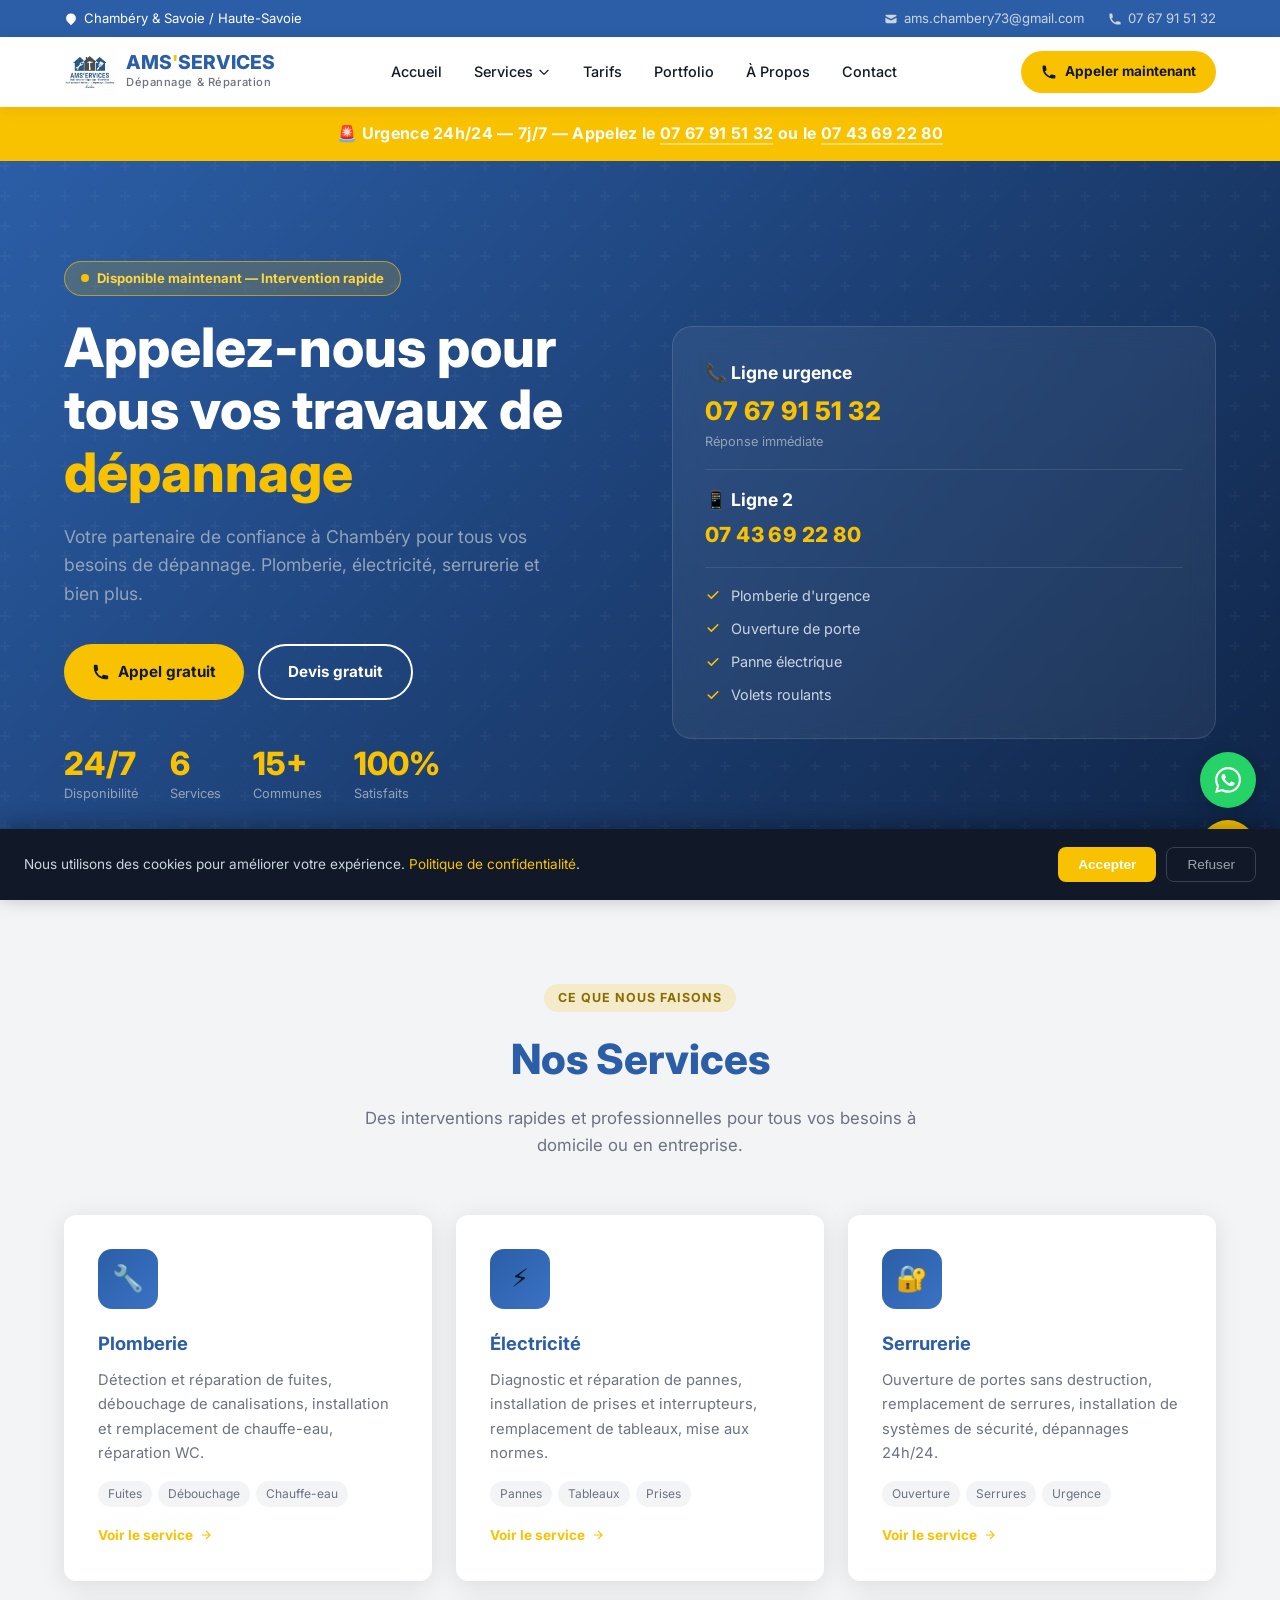
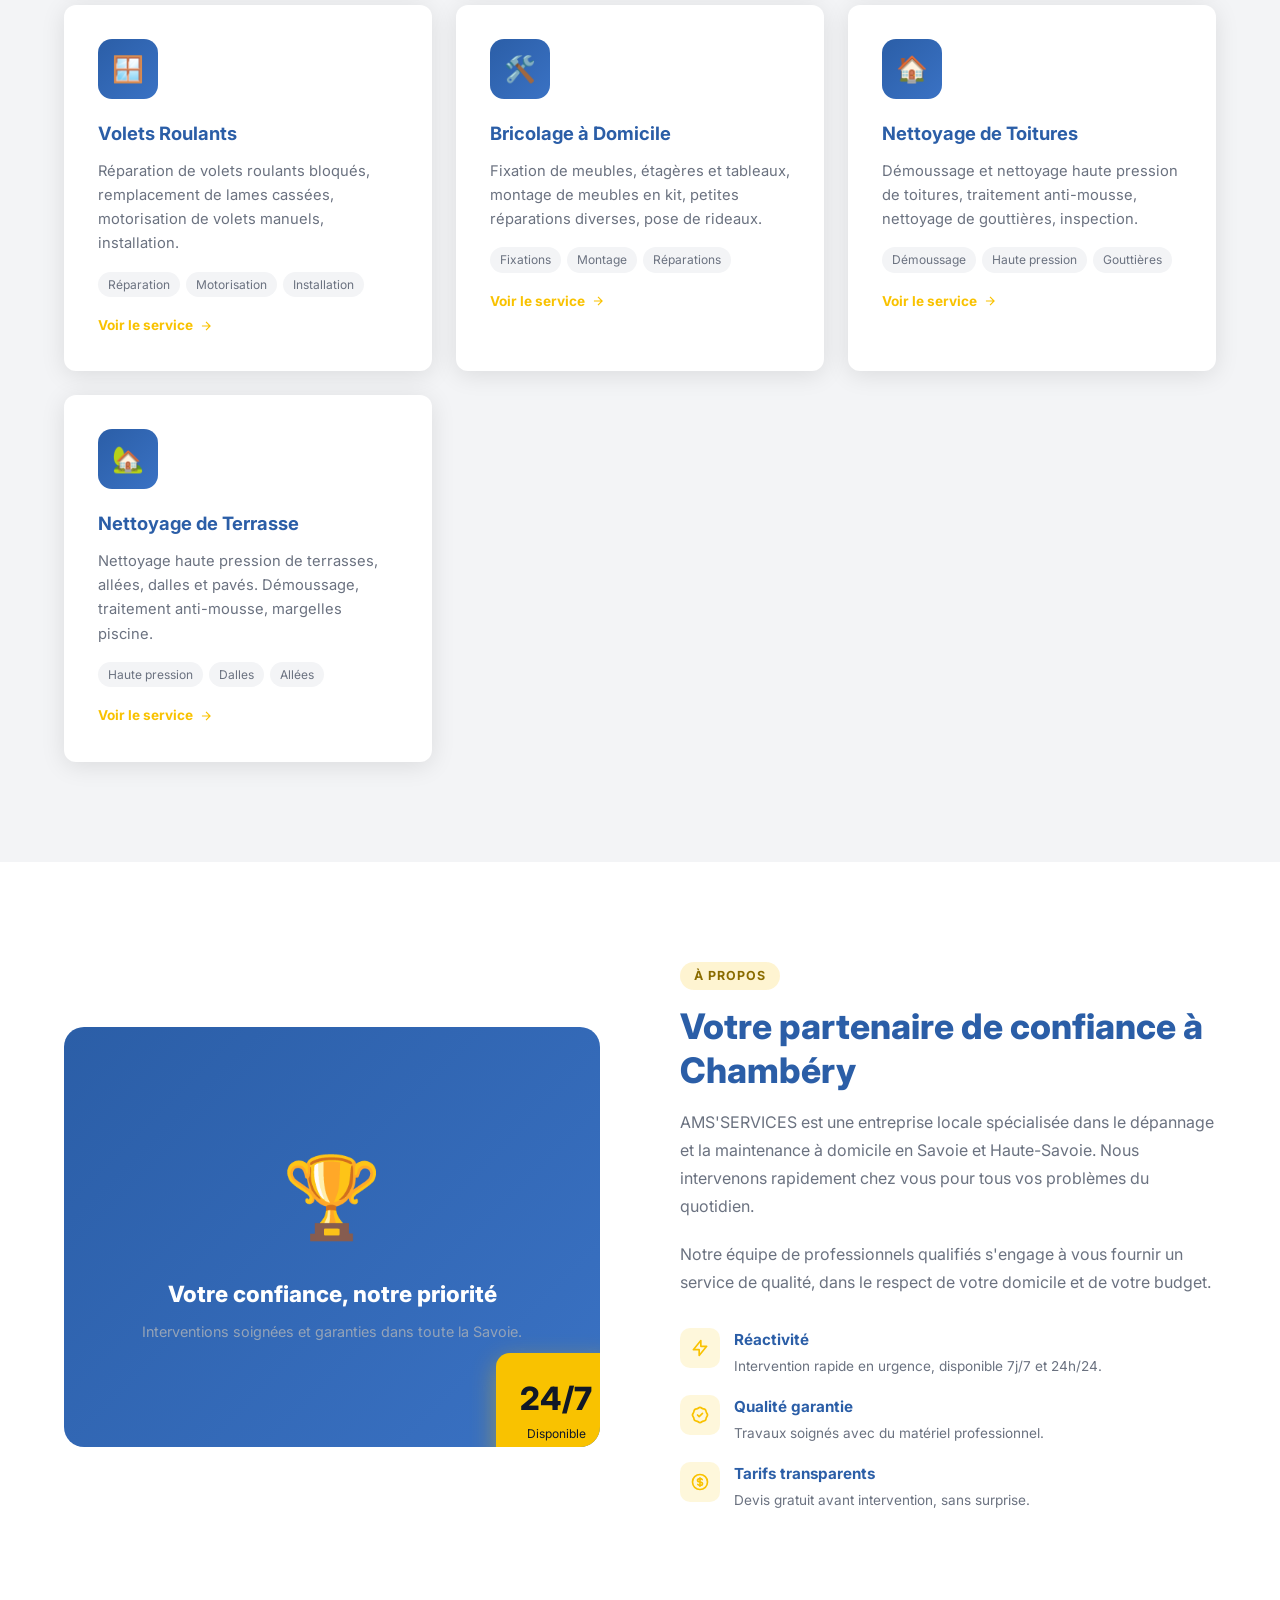
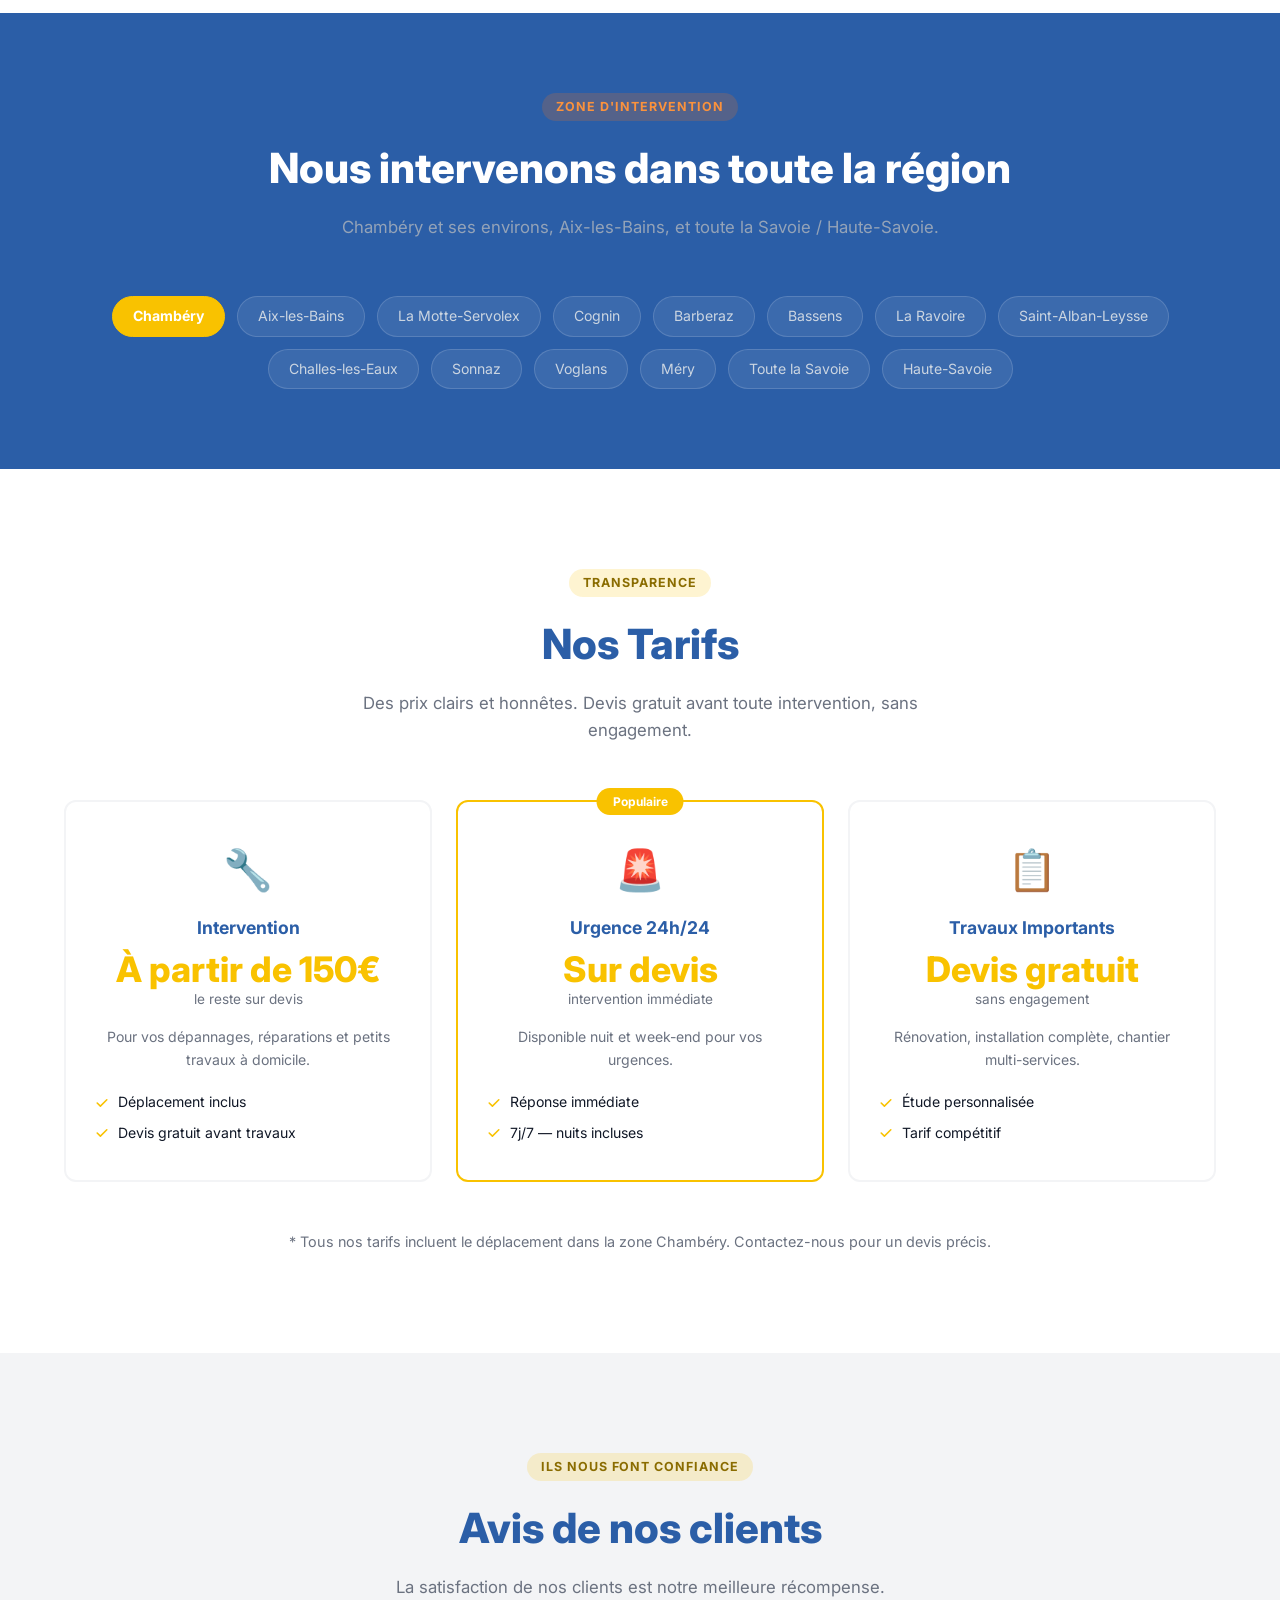
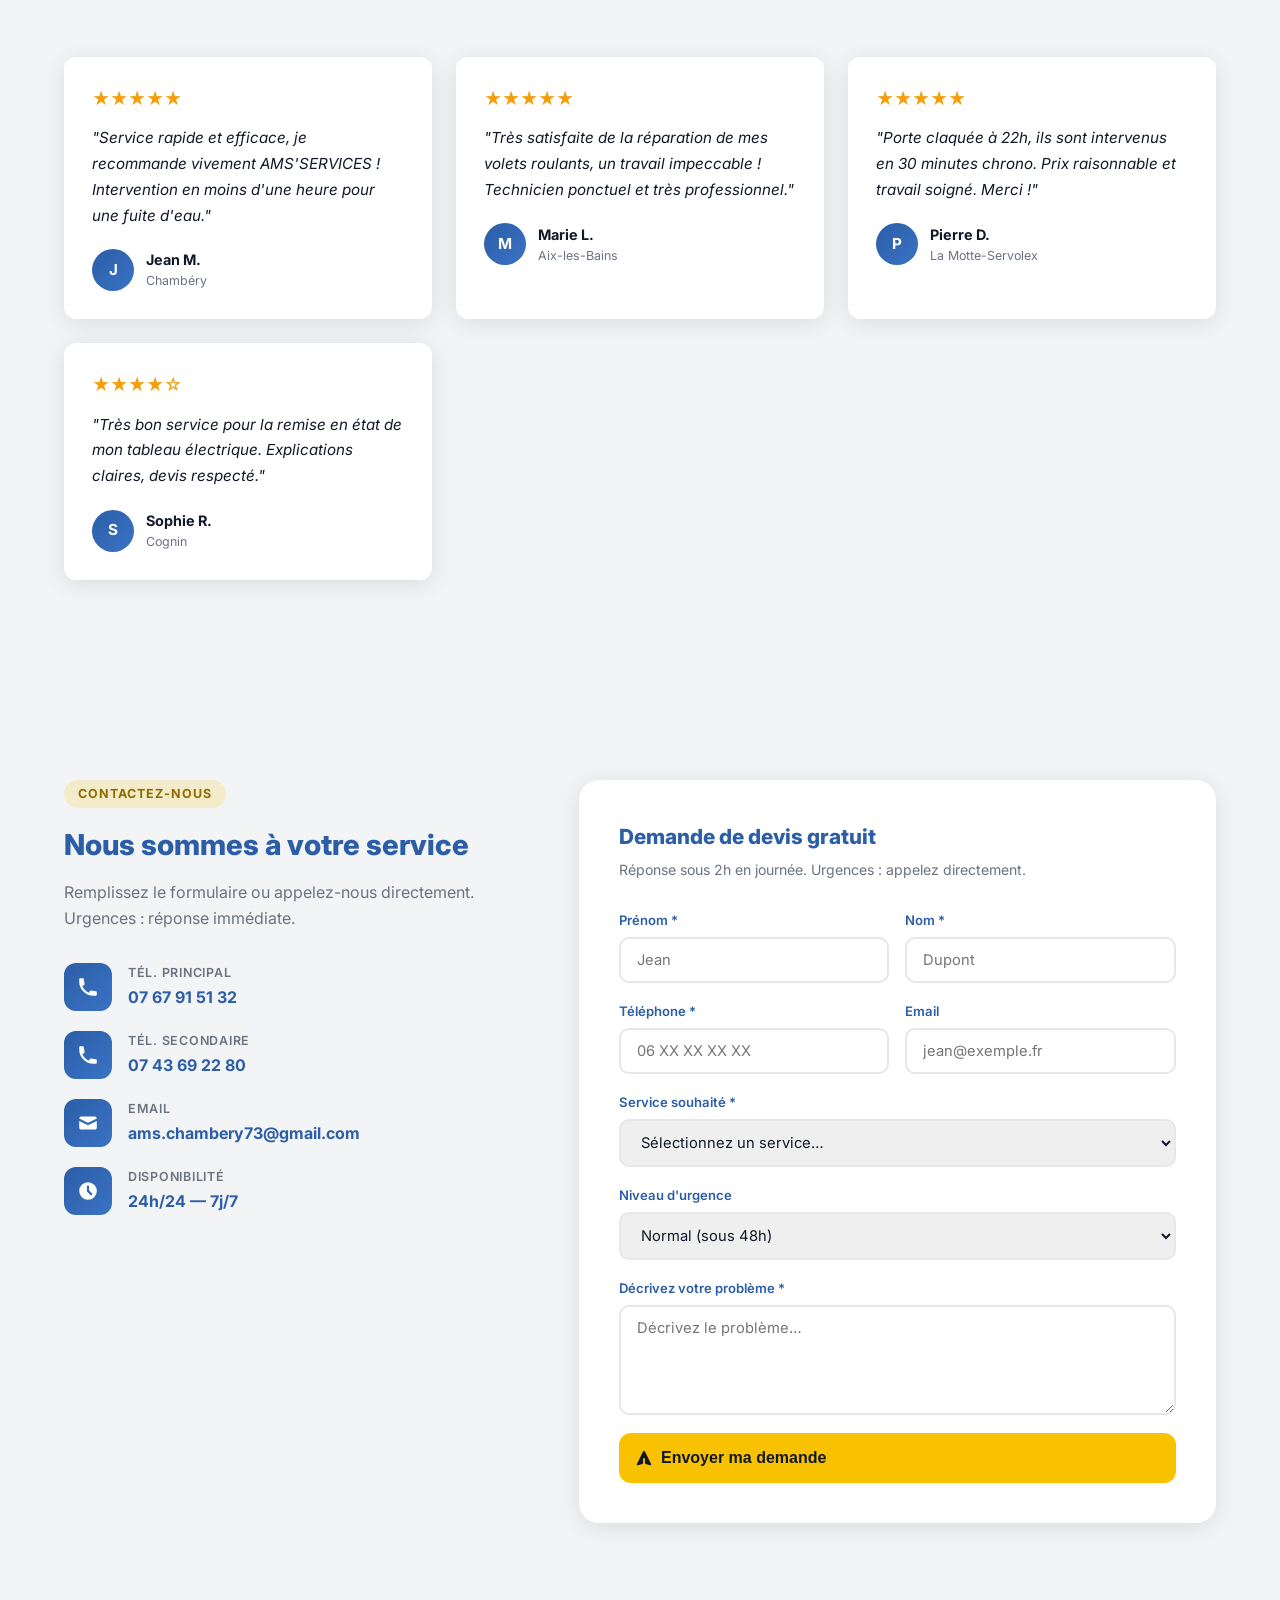
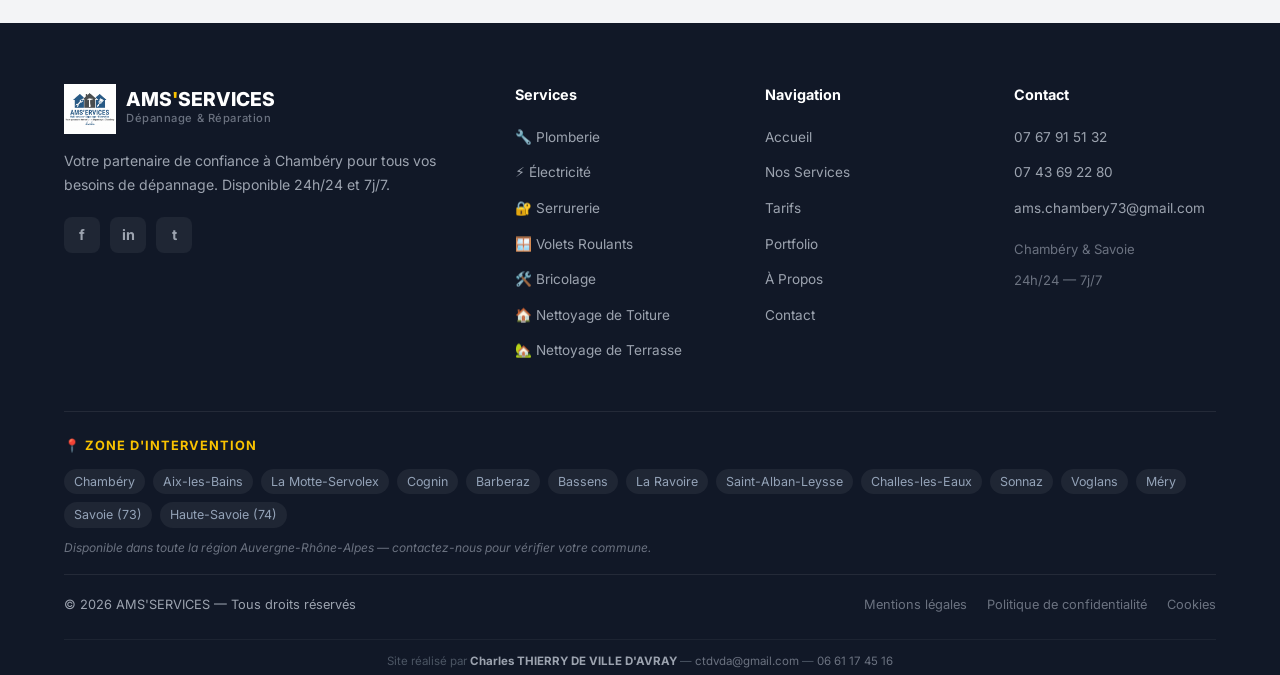
==== index.html @ 85b6e36a "Fix commentaire formulaire : ctdvda → ams.chambery73" ====
<!DOCTYPE html>
<html lang="fr">
<head>
  <meta charset="UTF-8" />
  <meta name="viewport" content="width=device-width, initial-scale=1.0" />
  <title>AMS'SERVICES – Dépannage à Chambéry 24h/24 7j/7</title>
  <meta name="description" content="AMS'SERVICES : votre partenaire de confiance à Chambéry pour plomberie, électricité, serrurerie, volets roulants et bricolage. Disponible 24h/24, 7j/7." />
  <meta name="keywords" content="dépannage Chambéry, plomberie Savoie, électricité urgence, serrurerie Chambéry, volets roulants, bricolage domicile" />
  <meta property="og:title" content="AMS'SERVICES – Dépannage Chambéry" />
  <meta property="og:description" content="Votre partenaire de confiance pour tous vos travaux de dépannage en Savoie." />
  <meta property="og:type" content="website" />
  <link rel="preconnect" href="https://fonts.googleapis.com" />
  <link rel="preconnect" href="https://fonts.gstatic.com" crossorigin />
  <link href="https://fonts.googleapis.com/css2?family=Inter:wght@400;500;600;700;800&display=swap" rel="stylesheet" />
  <link rel="icon" type="image/png" href="images/logo.png" />
  <link rel="stylesheet" href="style.css" />
</head>
<body>

<!-- Shared components -->
<div id="topbar-slot"></div>
<div id="navbar-slot"></div>
<div id="urgence-slot"></div>

<!-- HERO -->
<section class="hero" id="accueil">
  <div class="container">
    <div class="hero-grid">
      <div>
        <div class="hero-badge">
          <span class="badge-dot"></span>
          Disponible maintenant — Intervention rapide
        </div>
        <h1>Appelez-nous pour tous vos travaux de <em>dépannage</em></h1>
        <p>Votre partenaire de confiance à Chambéry pour tous vos besoins de dépannage. Plomberie, électricité, serrurerie et bien plus.</p>
        <div class="hero-btns">
          <a href="tel:0767915132" class="btn btn-primary">
            <svg width="18" height="18" fill="currentColor" viewBox="0 0 20 20"><path d="M2 3a1 1 0 011-1h2.153a1 1 0 01.986.836l.74 4.435a1 1 0 01-.54 1.06l-1.548.773a11.037 11.037 0 006.105 6.105l.774-1.548a1 1 0 011.059-.54l4.435.74a1 1 0 01.836.986V17a1 1 0 01-1 1h-2C7.82 18 2 12.18 2 5V3z"/></svg>
            Appel gratuit
          </a>
          <a href="#contact" class="btn btn-outline">Devis gratuit</a>
        </div>
        <div class="hero-stats">
          <div class="stat"><div class="stat-n">24/7</div><div class="stat-l">Disponibilité</div></div>
          <div class="stat"><div class="stat-n">6</div><div class="stat-l">Services</div></div>
          <div class="stat"><div class="stat-n">15+</div><div class="stat-l">Communes</div></div>
          <div class="stat"><div class="stat-n">100%</div><div class="stat-l">Satisfaits</div></div>
        </div>
      </div>
      <div class="hero-card">
        <div>
          <div class="hero-card-title">📞 Ligne urgence</div>
          <div class="hero-phone"><a href="tel:0767915132" style="color:inherit">07 67 91 51 32</a></div>
          <div class="hero-phone-sub">Réponse immédiate</div>
        </div>
        <div class="hero-divider"></div>
        <div>
          <div class="hero-card-title">📱 Ligne 2</div>
          <div class="hero-phone" style="font-size:1.3rem"><a href="tel:0743692280" style="color:inherit">07 43 69 22 80</a></div>
        </div>
        <div class="hero-divider"></div>
        <div class="hero-service-list">
          <div class="hero-service-item"><svg width="16" height="16" fill="currentColor" viewBox="0 0 20 20"><path fill-rule="evenodd" d="M16.707 5.293a1 1 0 010 1.414l-8 8a1 1 0 01-1.414 0l-4-4a1 1 0 011.414-1.414L8 12.586l7.293-7.293a1 1 0 011.414 0z" clip-rule="evenodd"/></svg>Plomberie d'urgence</div>
          <div class="hero-service-item"><svg width="16" height="16" fill="currentColor" viewBox="0 0 20 20"><path fill-rule="evenodd" d="M16.707 5.293a1 1 0 010 1.414l-8 8a1 1 0 01-1.414 0l-4-4a1 1 0 011.414-1.414L8 12.586l7.293-7.293a1 1 0 011.414 0z" clip-rule="evenodd"/></svg>Ouverture de porte</div>
          <div class="hero-service-item"><svg width="16" height="16" fill="currentColor" viewBox="0 0 20 20"><path fill-rule="evenodd" d="M16.707 5.293a1 1 0 010 1.414l-8 8a1 1 0 01-1.414 0l-4-4a1 1 0 011.414-1.414L8 12.586l7.293-7.293a1 1 0 011.414 0z" clip-rule="evenodd"/></svg>Panne électrique</div>
          <div class="hero-service-item"><svg width="16" height="16" fill="currentColor" viewBox="0 0 20 20"><path fill-rule="evenodd" d="M16.707 5.293a1 1 0 010 1.414l-8 8a1 1 0 01-1.414 0l-4-4a1 1 0 011.414-1.414L8 12.586l7.293-7.293a1 1 0 011.414 0z" clip-rule="evenodd"/></svg>Volets roulants</div>
        </div>
      </div>
    </div>
  </div>
</section>

<!-- SERVICES -->
<section class="services" id="services">
  <div class="container">
    <div class="text-center">
      <span class="tag">Ce que nous faisons</span>
      <h2 class="section-title">Nos Services</h2>
      <p class="section-sub">Des interventions rapides et professionnelles pour tous vos besoins à domicile ou en entreprise.</p>
    </div>
    <div class="services-grid">
      <div class="service-card reveal">
        <div class="service-icon">🔧</div>
        <h3>Plomberie</h3>
        <p>Détection et réparation de fuites, débouchage de canalisations, installation et remplacement de chauffe-eau, réparation WC.</p>
        <div class="service-tags"><span class="service-tag">Fuites</span><span class="service-tag">Débouchage</span><span class="service-tag">Chauffe-eau</span></div>
        <a href="plomberie.html" class="service-card-link">Voir le service <svg width="14" height="14" fill="none" stroke="currentColor" stroke-width="2" viewBox="0 0 24 24"><path d="M5 12h14M12 5l7 7-7 7"/></svg></a>
      </div>
      <div class="service-card reveal">
        <div class="service-icon">⚡</div>
        <h3>Électricité</h3>
        <p>Diagnostic et réparation de pannes, installation de prises et interrupteurs, remplacement de tableaux, mise aux normes.</p>
        <div class="service-tags"><span class="service-tag">Pannes</span><span class="service-tag">Tableaux</span><span class="service-tag">Prises</span></div>
        <a href="electricite.html" class="service-card-link">Voir le service <svg width="14" height="14" fill="none" stroke="currentColor" stroke-width="2" viewBox="0 0 24 24"><path d="M5 12h14M12 5l7 7-7 7"/></svg></a>
      </div>
      <div class="service-card reveal">
        <div class="service-icon">🔐</div>
        <h3>Serrurerie</h3>
        <p>Ouverture de portes sans destruction, remplacement de serrures, installation de systèmes de sécurité, dépannages 24h/24.</p>
        <div class="service-tags"><span class="service-tag">Ouverture</span><span class="service-tag">Serrures</span><span class="service-tag">Urgence</span></div>
        <a href="serrurerie.html" class="service-card-link">Voir le service <svg width="14" height="14" fill="none" stroke="currentColor" stroke-width="2" viewBox="0 0 24 24"><path d="M5 12h14M12 5l7 7-7 7"/></svg></a>
      </div>
      <div class="service-card reveal">
        <div class="service-icon">🪟</div>
        <h3>Volets Roulants</h3>
        <p>Réparation de volets roulants bloqués, remplacement de lames cassées, motorisation de volets manuels, installation.</p>
        <div class="service-tags"><span class="service-tag">Réparation</span><span class="service-tag">Motorisation</span><span class="service-tag">Installation</span></div>
        <a href="volets-roulants.html" class="service-card-link">Voir le service <svg width="14" height="14" fill="none" stroke="currentColor" stroke-width="2" viewBox="0 0 24 24"><path d="M5 12h14M12 5l7 7-7 7"/></svg></a>
      </div>
      <div class="service-card reveal">
        <div class="service-icon">🛠️</div>
        <h3>Bricolage à Domicile</h3>
        <p>Fixation de meubles, étagères et tableaux, montage de meubles en kit, petites réparations diverses, pose de rideaux.</p>
        <div class="service-tags"><span class="service-tag">Fixations</span><span class="service-tag">Montage</span><span class="service-tag">Réparations</span></div>
        <a href="bricolage.html" class="service-card-link">Voir le service <svg width="14" height="14" fill="none" stroke="currentColor" stroke-width="2" viewBox="0 0 24 24"><path d="M5 12h14M12 5l7 7-7 7"/></svg></a>
      </div>
      <div class="service-card reveal">
        <div class="service-icon">🏠</div>
        <h3>Nettoyage de Toitures</h3>
        <p>Démoussage et nettoyage haute pression de toitures, traitement anti-mousse, nettoyage de gouttières, inspection.</p>
        <div class="service-tags"><span class="service-tag">Démoussage</span><span class="service-tag">Haute pression</span><span class="service-tag">Gouttières</span></div>
        <a href="nettoyage-toiture.html" class="service-card-link">Voir le service <svg width="14" height="14" fill="none" stroke="currentColor" stroke-width="2" viewBox="0 0 24 24"><path d="M5 12h14M12 5l7 7-7 7"/></svg></a>
      </div>
      <div class="service-card reveal">
        <div class="service-icon">🏡</div>
        <h3>Nettoyage de Terrasse</h3>
        <p>Nettoyage haute pression de terrasses, allées, dalles et pavés. Démoussage, traitement anti-mousse, margelles piscine.</p>
        <div class="service-tags"><span class="service-tag">Haute pression</span><span class="service-tag">Dalles</span><span class="service-tag">Allées</span></div>
        <a href="nettoyage-terrasse.html" class="service-card-link">Voir le service <svg width="14" height="14" fill="none" stroke="currentColor" stroke-width="2" viewBox="0 0 24 24"><path d="M5 12h14M12 5l7 7-7 7"/></svg></a>
      </div>
    </div>
  </div>
</section>

<!-- ABOUT -->
<section class="about" id="about">
  <div class="container">
    <div class="about-grid">
      <div class="about-visual reveal">
        <div class="about-visual-inner">
          <div class="about-visual-icon">🏆</div>
          <h3 style="font-size:1.4rem;font-weight:800;margin-bottom:8px;">Votre confiance, notre priorité</h3>
          <p style="font-size:.9rem;color:#94A3B8;">Interventions soignées et garanties dans toute la Savoie.</p>
        </div>
        <div class="about-badge-float"><div class="n">24/7</div><div class="l">Disponible</div></div>
      </div>
      <div class="about-content reveal">
        <span class="tag">À Propos</span>
        <h2>Votre partenaire de confiance à Chambéry</h2>
        <p>AMS'SERVICES est une entreprise locale spécialisée dans le dépannage et la maintenance à domicile en Savoie et Haute-Savoie. Nous intervenons rapidement chez vous pour tous vos problèmes du quotidien.</p>
        <p>Notre équipe de professionnels qualifiés s'engage à vous fournir un service de qualité, dans le respect de votre domicile et de votre budget.</p>
        <div class="about-values">
          <div class="about-value">
            <div class="about-value-icon"><svg width="20" height="20" fill="none" stroke="#F9C200" stroke-width="2" viewBox="0 0 24 24"><path stroke-linecap="round" stroke-linejoin="round" d="M13 10V3L4 14h7v7l9-11h-7z"/></svg></div>
            <div><h4>Réactivité</h4><p>Intervention rapide en urgence, disponible 7j/7 et 24h/24.</p></div>
          </div>
          <div class="about-value">
            <div class="about-value-icon"><svg width="20" height="20" fill="none" stroke="#F9C200" stroke-width="2" viewBox="0 0 24 24"><path stroke-linecap="round" stroke-linejoin="round" d="M9 12l2 2 4-4M7.835 4.697a3.42 3.42 0 001.946-.806 3.42 3.42 0 014.438 0 3.42 3.42 0 001.946.806 3.42 3.42 0 013.138 3.138 3.42 3.42 0 00.806 1.946 3.42 3.42 0 010 4.438 3.42 3.42 0 00-.806 1.946 3.42 3.42 0 01-3.138 3.138 3.42 3.42 0 00-1.946.806 3.42 3.42 0 01-4.438 0 3.42 3.42 0 00-1.946-.806 3.42 3.42 0 01-3.138-3.138 3.42 3.42 0 00-.806-1.946 3.42 3.42 0 010-4.438 3.42 3.42 0 00.806-1.946 3.42 3.42 0 013.138-3.138z"/></svg></div>
            <div><h4>Qualité garantie</h4><p>Travaux soignés avec du matériel professionnel.</p></div>
          </div>
          <div class="about-value">
            <div class="about-value-icon"><svg width="20" height="20" fill="none" stroke="#F9C200" stroke-width="2" viewBox="0 0 24 24"><path stroke-linecap="round" stroke-linejoin="round" d="M12 8c-1.657 0-3 .895-3 2s1.343 2 3 2 3 .895 3 2-1.343 2-3 2m0-8c1.11 0 2.08.402 2.599 1M12 8V7m0 1v8m0 0v1m0-1c-1.11 0-2.08-.402-2.599-1M21 12a9 9 0 11-18 0 9 9 0 0118 0z"/></svg></div>
            <div><h4>Tarifs transparents</h4><p>Devis gratuit avant intervention, sans surprise.</p></div>
          </div>
        </div>
      </div>
    </div>
  </div>
</section>

<!-- ZONES -->
<section class="zones">
  <div class="container text-center">
    <span class="tag" style="background:rgba(249,115,22,.2);color:#FB923C">Zone d'intervention</span>
    <h2 class="section-title">Nous intervenons dans toute la région</h2>
    <p class="section-sub">Chambéry et ses environs, Aix-les-Bains, et toute la Savoie / Haute-Savoie.</p>
    <div class="zones-grid">
      <span class="zone-chip primary">Chambéry</span>
      <span class="zone-chip">Aix-les-Bains</span><span class="zone-chip">La Motte-Servolex</span>
      <span class="zone-chip">Cognin</span><span class="zone-chip">Barberaz</span>
      <span class="zone-chip">Bassens</span><span class="zone-chip">La Ravoire</span>
      <span class="zone-chip">Saint-Alban-Leysse</span><span class="zone-chip">Challes-les-Eaux</span>
      <span class="zone-chip">Sonnaz</span><span class="zone-chip">Voglans</span>
      <span class="zone-chip">Méry</span><span class="zone-chip">Toute la Savoie</span><span class="zone-chip">Haute-Savoie</span>
    </div>
  </div>
</section>

<!-- TARIFS -->
<section class="tarifs" id="tarifs">
  <div class="container">
    <div class="text-center">
      <span class="tag">Transparence</span>
      <h2 class="section-title">Nos Tarifs</h2>
      <p class="section-sub">Des prix clairs et honnêtes. Devis gratuit avant toute intervention, sans engagement.</p>
    </div>
    <div class="tarifs-grid">
      <div class="tarif-card reveal">
        <div class="tarif-icon">🔧</div>
        <div class="tarif-name">Intervention</div>
        <div class="tarif-price">À partir de 150€</div>
        <div class="tarif-unit">le reste sur devis</div>
        <div class="tarif-desc">Pour vos dépannages, réparations et petits travaux à domicile.</div>
        <ul class="tarif-features">
          <li class="tarif-feature"><svg width="16" height="16" fill="currentColor" viewBox="0 0 20 20"><path fill-rule="evenodd" d="M16.707 5.293a1 1 0 010 1.414l-8 8a1 1 0 01-1.414 0l-4-4a1 1 0 011.414-1.414L8 12.586l7.293-7.293a1 1 0 011.414 0z" clip-rule="evenodd"/></svg>Déplacement inclus</li>
          <li class="tarif-feature"><svg width="16" height="16" fill="currentColor" viewBox="0 0 20 20"><path fill-rule="evenodd" d="M16.707 5.293a1 1 0 010 1.414l-8 8a1 1 0 01-1.414 0l-4-4a1 1 0 011.414-1.414L8 12.586l7.293-7.293a1 1 0 011.414 0z" clip-rule="evenodd"/></svg>Devis gratuit avant travaux</li>
        </ul>
      </div>
      <div class="tarif-card featured reveal">
        <div class="tarif-icon">🚨</div>
        <div class="tarif-name">Urgence 24h/24</div>
        <div class="tarif-price">Sur devis</div>
        <div class="tarif-unit">intervention immédiate</div>
        <div class="tarif-desc">Disponible nuit et week-end pour vos urgences.</div>
        <ul class="tarif-features">
          <li class="tarif-feature"><svg width="16" height="16" fill="currentColor" viewBox="0 0 20 20"><path fill-rule="evenodd" d="M16.707 5.293a1 1 0 010 1.414l-8 8a1 1 0 01-1.414 0l-4-4a1 1 0 011.414-1.414L8 12.586l7.293-7.293a1 1 0 011.414 0z" clip-rule="evenodd"/></svg>Réponse immédiate</li>
          <li class="tarif-feature"><svg width="16" height="16" fill="currentColor" viewBox="0 0 20 20"><path fill-rule="evenodd" d="M16.707 5.293a1 1 0 010 1.414l-8 8a1 1 0 01-1.414 0l-4-4a1 1 0 011.414-1.414L8 12.586l7.293-7.293a1 1 0 011.414 0z" clip-rule="evenodd"/></svg>7j/7 — nuits incluses</li>
        </ul>
      </div>
      <div class="tarif-card reveal">
        <div class="tarif-icon">📋</div>
        <div class="tarif-name">Travaux Importants</div>
        <div class="tarif-price">Devis gratuit</div>
        <div class="tarif-unit">sans engagement</div>
        <div class="tarif-desc">Rénovation, installation complète, chantier multi-services.</div>
        <ul class="tarif-features">
          <li class="tarif-feature"><svg width="16" height="16" fill="currentColor" viewBox="0 0 20 20"><path fill-rule="evenodd" d="M16.707 5.293a1 1 0 010 1.414l-8 8a1 1 0 01-1.414 0l-4-4a1 1 0 011.414-1.414L8 12.586l7.293-7.293a1 1 0 011.414 0z" clip-rule="evenodd"/></svg>Étude personnalisée</li>
          <li class="tarif-feature"><svg width="16" height="16" fill="currentColor" viewBox="0 0 20 20"><path fill-rule="evenodd" d="M16.707 5.293a1 1 0 010 1.414l-8 8a1 1 0 01-1.414 0l-4-4a1 1 0 011.414-1.414L8 12.586l7.293-7.293a1 1 0 011.414 0z" clip-rule="evenodd"/></svg>Tarif compétitif</li>
        </ul>
      </div>
    </div>
    <p class="tarif-note">* Tous nos tarifs incluent le déplacement dans la zone Chambéry. Contactez-nous pour un devis précis.</p>
  </div>
</section>

<!-- TESTIMONIALS -->
<section class="testimonials">
  <div class="container">
    <div class="text-center">
      <span class="tag">Ils nous font confiance</span>
      <h2 class="section-title">Avis de nos clients</h2>
      <p class="section-sub">La satisfaction de nos clients est notre meilleure récompense.</p>
    </div>
    <div class="reviews-grid">
      <div class="review-card reveal"><div class="stars">★★★★★</div><p class="review-text">"Service rapide et efficace, je recommande vivement AMS'SERVICES ! Intervention en moins d'une heure pour une fuite d'eau."</p><div class="reviewer"><div class="reviewer-avatar">J</div><div><div class="reviewer-name">Jean M.</div><div class="reviewer-date">Chambéry</div></div></div></div>
      <div class="review-card reveal"><div class="stars">★★★★★</div><p class="review-text">"Très satisfaite de la réparation de mes volets roulants, un travail impeccable ! Technicien ponctuel et très professionnel."</p><div class="reviewer"><div class="reviewer-avatar">M</div><div><div class="reviewer-name">Marie L.</div><div class="reviewer-date">Aix-les-Bains</div></div></div></div>
      <div class="review-card reveal"><div class="stars">★★★★★</div><p class="review-text">"Porte claquée à 22h, ils sont intervenus en 30 minutes chrono. Prix raisonnable et travail soigné. Merci !"</p><div class="reviewer"><div class="reviewer-avatar">P</div><div><div class="reviewer-name">Pierre D.</div><div class="reviewer-date">La Motte-Servolex</div></div></div></div>
      <div class="review-card reveal"><div class="stars">★★★★☆</div><p class="review-text">"Très bon service pour la remise en état de mon tableau électrique. Explications claires, devis respecté."</p><div class="reviewer"><div class="reviewer-avatar">S</div><div><div class="reviewer-name">Sophie R.</div><div class="reviewer-date">Cognin</div></div></div></div>
    </div>
  </div>
</section>

<!-- CONTACT -->
<section class="contact" id="contact">
  <div class="container">
    <div class="contact-grid">
      <div>
        <span class="tag">Contactez-nous</span>
        <h2 style="font-size:1.8rem;font-weight:800;color:var(--blue);margin-bottom:12px;">Nous sommes à votre service</h2>
        <p style="color:var(--gray);margin-bottom:32px;">Remplissez le formulaire ou appelez-nous directement. Urgences : réponse immédiate.</p>
        <div class="contact-items">
          <div class="contact-item"><div class="contact-item-icon"><svg width="22" height="22" fill="currentColor" viewBox="0 0 20 20"><path d="M2 3a1 1 0 011-1h2.153a1 1 0 01.986.836l.74 4.435a1 1 0 01-.54 1.06l-1.548.773a11.037 11.037 0 006.105 6.105l.774-1.548a1 1 0 011.059-.54l4.435.74a1 1 0 01.836.986V17a1 1 0 01-1 1h-2C7.82 18 2 12.18 2 5V3z"/></svg></div><div><div class="contact-item-label">Tél. principal</div><div class="contact-item-value"><a href="tel:0767915132">07 67 91 51 32</a></div></div></div>
          <div class="contact-item"><div class="contact-item-icon"><svg width="22" height="22" fill="currentColor" viewBox="0 0 20 20"><path d="M2 3a1 1 0 011-1h2.153a1 1 0 01.986.836l.74 4.435a1 1 0 01-.54 1.06l-1.548.773a11.037 11.037 0 006.105 6.105l.774-1.548a1 1 0 011.059-.54l4.435.74a1 1 0 01.836.986V17a1 1 0 01-1 1h-2C7.82 18 2 12.18 2 5V3z"/></svg></div><div><div class="contact-item-label">Tél. secondaire</div><div class="contact-item-value"><a href="tel:0743692280">07 43 69 22 80</a></div></div></div>
          <div class="contact-item"><div class="contact-item-icon"><svg width="22" height="22" fill="currentColor" viewBox="0 0 20 20"><path d="M2.003 5.884L10 9.882l7.997-3.998A2 2 0 0016 4H4a2 2 0 00-1.997 1.884z"/><path d="M18 8.118l-8 4-8-4V14a2 2 0 002 2h12a2 2 0 002-2V8.118z"/></svg></div><div><div class="contact-item-label">Email</div><div class="contact-item-value"><a href="mailto:ams.chambery73@gmail.com">ams.chambery73@gmail.com</a></div></div></div>
          <div class="contact-item"><div class="contact-item-icon"><svg width="22" height="22" fill="currentColor" viewBox="0 0 20 20"><path fill-rule="evenodd" d="M10 18a8 8 0 100-16 8 8 0 000 16zm1-12a1 1 0 10-2 0v4a1 1 0 00.293.707l2.828 2.829a1 1 0 101.415-1.415L11 9.586V6z" clip-rule="evenodd"/></svg></div><div><div class="contact-item-label">Disponibilité</div><div class="contact-item-value">24h/24 — 7j/7</div></div></div>
        </div>
      </div>
      <div class="contact-form-card reveal">
        <div class="form-title">Demande de devis gratuit</div>
        <div class="form-sub">Réponse sous 2h en journée. Urgences : appelez directement.</div>
        <form id="contact-form" novalidate>
          <!-- FormSubmit — envoi direct vers ams.chambery73@gmail.com, sans clé API -->
          <input type="hidden" name="_subject" value="Nouvelle demande de devis — AMS'SERVICES" />
          <input type="hidden" name="_captcha" value="false" />
          <input type="hidden" name="_template" value="table" />
          <div class="form-row">
            <div class="form-group"><label for="prenom">Prénom *</label><input type="text" id="prenom" name="prenom" placeholder="Jean" required /></div>
            <div class="form-group"><label for="nom">Nom *</label><input type="text" id="nom" name="nom" placeholder="Dupont" required /></div>
          </div>
          <div class="form-row">
            <div class="form-group"><label for="telephone">Téléphone *</label><input type="tel" id="telephone" name="telephone" placeholder="06 XX XX XX XX" required /></div>
            <div class="form-group"><label for="email">Email</label><input type="email" id="email" name="email" placeholder="jean@exemple.fr" /></div>
          </div>
          <div class="form-group"><label for="service">Service souhaité *</label>
            <select id="service" name="service" required>
              <option value="">Sélectionnez un service…</option>
              <option>Plomberie</option><option>Électricité</option><option>Serrurerie</option>
              <option>Volets Roulants</option><option>Bricolage</option><option>Nettoyage de Toiture</option><option>Nettoyage de Terrasse</option><option>Autre</option>
            </select>
          </div>
          <div class="form-group"><label for="urgence">Niveau d'urgence</label>
            <select id="urgence" name="urgence">
              <option value="normal">Normal (sous 48h)</option>
              <option value="rapide">Rapide (aujourd'hui)</option>
              <option value="urgence">Urgence immédiate</option>
            </select>
          </div>
          <div class="form-group"><label for="message">Décrivez votre problème *</label><textarea id="message" name="message" placeholder="Décrivez le problème…" required></textarea></div>
          <button type="submit" class="btn btn-primary form-submit" id="form-btn">
            <svg width="18" height="18" fill="currentColor" viewBox="0 0 20 20"><path d="M10.894 2.553a1 1 0 00-1.788 0l-7 14a1 1 0 001.169 1.409l5-1.429A1 1 0 009 15.571V11a1 1 0 112 0v4.571a1 1 0 00.725.962l5 1.428a1 1 0 001.17-1.408l-7-14z"/></svg>
            Envoyer ma demande
          </button>
          <div class="form-success" id="form-success" style="display:none">✅ Votre demande a bien été envoyée ! Nous vous contactons rapidement.</div>
          <div class="form-error" id="form-error" style="display:none; color:#DC2626; margin-top:12px; font-size:.9rem;">❌ Une erreur est survenue. Veuillez appeler directement le 07 67 91 51 32.</div>
        </form>
      </div>
    </div>
  </div>
</section>

<div id="footer-slot"></div>
<script src="components.js"></script>
<script>
/* ── Formulaire de contact → FormSubmit (AJAX, sans clé API) ── */
document.getElementById('contact-form').addEventListener('submit', async function(e) {
  e.preventDefault();
  const btn       = document.getElementById('form-btn');
  const successEl = document.getElementById('form-success');
  const errorEl   = document.getElementById('form-error');

  // Validation champs requis
  let valid = true;
  this.querySelectorAll('[required]').forEach(f => {
    if (!f.value.trim()) { f.style.borderColor = '#EF4444'; valid = false; }
    else f.style.borderColor = '';
  });
  if (!valid) return;

  btn.disabled = true;
  btn.innerHTML = '⏳ Envoi en cours…';
  successEl.style.display = 'none';
  errorEl.style.display   = 'none';

  // Construire objet JSON depuis FormData (FormSubmit AJAX attend du JSON)
  const formData = new FormData(this);
  const data = {};
  formData.forEach((v, k) => { data[k] = v; });

  try {
    const res  = await fetch('https://formsubmit.co/ajax/ams.chambery73@gmail.com', {
      method:  'POST',
      headers: { 'Content-Type': 'application/json', 'Accept': 'application/json' },
      body:    JSON.stringify(data)
    });
    const json = await res.json();
    if (json.success === 'true' || json.success === true) {
      successEl.style.display = 'block';
      this.reset();
    } else {
      errorEl.style.display = 'block';
    }
  } catch {
    errorEl.style.display = 'block';
  } finally {
    btn.disabled = false;
    btn.innerHTML = '<svg width="18" height="18" fill="currentColor" viewBox="0 0 20 20"><path d="M10.894 2.553a1 1 0 00-1.788 0l-7 14a1 1 0 001.169 1.409l5-1.429A1 1 0 009 15.571V11a1 1 0 112 0v4.571a1 1 0 00.725.962l5 1.428a1 1 0 001.17-1.408l-7-14z"/></svg> Envoyer ma demande';
  }
});
</script>
</body>
</html>
---- style.css ----
/* ===== RESET & BASE ===== */
*, *::before, *::after { box-sizing: border-box; margin: 0; padding: 0; }
:root {
  --blue:    #2B5EA7;
  --blue-l:  #3A72C4;
  --orange:  #F9C200;
  --orange-l:#FFD740;
  --dark:    #111827;
  --gray:    #6B7280;
  --gray-l:  #F3F4F6;
  --white:   #FFFFFF;
  --radius:  12px;
  --shadow:  0 4px 24px rgba(0,0,0,.10);
  --trans:   .3s ease;
}
html { scroll-behavior: smooth; }
body { font-family: 'Inter', system-ui, sans-serif; color: var(--dark); background: var(--white); line-height: 1.6; }
img  { max-width: 100%; display: block; }
a    { text-decoration: none; color: inherit; }
ul   { list-style: none; }

/* ===== UTILITY ===== */
.container { max-width: 1200px; margin: 0 auto; padding: 0 24px; }
.section-title { font-size: clamp(1.8rem, 4vw, 2.6rem); font-weight: 800; color: var(--blue); margin-bottom: 12px; }
.section-sub   { color: var(--gray); max-width: 600px; margin: 0 auto 56px; font-size: 1.05rem; }
.text-center { text-align: center; }
.btn {
  display: inline-flex; align-items: center; gap: 8px;
  padding: 14px 28px; border-radius: 50px; font-weight: 700;
  font-size: .95rem; cursor: pointer; border: none; transition: var(--trans);
}
.btn-primary  { background: var(--orange); color: var(--dark); }
.btn-primary:hover { background: var(--orange-l); transform: translateY(-2px); box-shadow: 0 8px 20px rgba(249,194,0,.45); }
.btn-outline { background: transparent; border: 2px solid var(--white); color: var(--white); }
.btn-outline:hover { background: var(--white); color: var(--blue); }
.btn-blue { background: var(--blue); color: var(--white); }
.btn-blue:hover { background: var(--blue-l); transform: translateY(-2px); }
.tag {
  display: inline-block; background: rgba(249,194,0,.18); color: #8A6C00;
  font-size: .78rem; font-weight: 700; letter-spacing: .08em; text-transform: uppercase;
  padding: 4px 14px; border-radius: 50px; margin-bottom: 14px;
}
.reveal { opacity: 0; transform: translateY(30px); transition: opacity .6s ease, transform .6s ease; }
.reveal.visible { opacity: 1; transform: none; }

/* ===== TOP BAR ===== */
.topbar { background: var(--blue); color: var(--white); font-size: .82rem; padding: 8px 0; }
.topbar .container { display: flex; justify-content: space-between; align-items: center; flex-wrap: wrap; gap: 6px; }
.topbar a { color: #CBD5E1; transition: color var(--trans); }
.topbar a:hover { color: var(--orange); }
.topbar-right { display: flex; gap: 24px; }
.topbar-item { display: flex; align-items: center; gap: 6px; }

/* ===== NAVBAR ===== */
.navbar { position: sticky; top: 0; z-index: 1000; background: var(--white); box-shadow: 0 2px 16px rgba(0,0,0,.08); }
.nav-inner { display: flex; align-items: center; justify-content: space-between; height: 70px; }
.logo { display: flex; align-items: center; gap: 10px; }
.logo-icon { width: 44px; height: 44px; border-radius: 10px; background: linear-gradient(135deg, var(--blue), var(--blue-l)); display: flex; align-items: center; justify-content: center; font-weight: 900; font-size: 1.1rem; color: var(--white); }
.logo-img { width: 52px; height: 52px; object-fit: contain; flex-shrink: 0; }
.logo-text { font-size: 1.2rem; font-weight: 800; color: var(--blue); line-height: 1.1; }
.logo-text span { color: var(--orange); }
.logo-sub { font-size: .7rem; color: var(--gray); font-weight: 500; letter-spacing: .05em; }
.nav-links { display: flex; align-items: center; gap: 4px; }
.nav-links > li { position: relative; }
.nav-links a { display: flex; align-items: center; gap: 4px; padding: 8px 14px; border-radius: 8px; font-size: .9rem; font-weight: 500; color: var(--dark); transition: var(--trans); white-space: nowrap; }
.nav-links > li > a:hover, .nav-links > li > a.active { color: var(--orange); background: rgba(249,194,0,.12); }

/* Dropdown */
.nav-chevron { transition: transform var(--trans); }
.nav-dropdown:hover .nav-chevron,
.nav-dropdown:focus-within .nav-chevron { transform: rotate(180deg); }
.dropdown-menu {
  display: none; position: absolute; top: calc(100% + 8px); left: 0;
  background: var(--white); border-radius: var(--radius);
  box-shadow: 0 8px 32px rgba(0,0,0,.14); min-width: 230px;
  padding: 8px; z-index: 200; border: 1px solid #E5E7EB;
  animation: dropIn .2s ease;
}
@keyframes dropIn { from { opacity:0; transform:translateY(-8px); } to { opacity:1; transform:none; } }
.nav-dropdown:hover .dropdown-menu,
.nav-dropdown:focus-within .dropdown-menu { display: block; }
.dropdown-item { display: flex; align-items: center; gap: 10px; padding: 10px 14px; border-radius: 8px; font-size: .88rem; font-weight: 500; color: var(--dark); transition: var(--trans); }
.dropdown-item:hover { background: rgba(249,194,0,.12); color: var(--orange); }
.dropdown-item-icon { font-size: 1.1rem; width: 28px; text-align: center; }
.dropdown-divider { height: 1px; background: #F3F4F6; margin: 6px 0; }

.nav-cta { margin-left: 8px; padding: 10px 20px; font-size: .85rem; }
.hamburger { display: none; background: none; border: none; cursor: pointer; padding: 6px; }
.hamburger span { display: block; width: 24px; height: 2px; background: var(--blue); margin: 5px 0; transition: var(--trans); border-radius: 2px; }

/* ===== URGENCE BAND ===== */
.urgence-band { background: var(--orange); color: var(--white); text-align: center; padding: 14px; font-weight: 700; font-size: 1rem; letter-spacing: .02em; }
.urgence-band a { color: var(--white); border-bottom: 2px solid rgba(255,255,255,.4); }

/* ===== HERO (HOME) ===== */
.hero { background: linear-gradient(135deg, var(--blue) 0%, #0F2344 100%); color: var(--white); padding: 100px 0 80px; overflow: hidden; position: relative; }
.hero::before { content: ''; position: absolute; inset: 0; background: url("data:image/svg+xml,%3Csvg width='60' height='60' viewBox='0 0 60 60' xmlns='http://www.w3.org/2000/svg'%3E%3Cg fill='none' fill-rule='evenodd'%3E%3Cg fill='%23ffffff' fill-opacity='0.03'%3E%3Cpath d='M36 34v-4h-2v4h-4v2h4v4h2v-4h4v-2h-4zm0-30V0h-2v4h-4v2h4v4h2V6h4V4h-4zM6 34v-4H4v4H0v2h4v4h2v-4h4v-2H6zM6 4V0H4v4H0v2h4v4h2V6h4V4H6z'/%3E%3C/g%3E%3C/g%3E%3C/svg%3E") repeat; }
.hero-grid { display: grid; grid-template-columns: 1fr 1fr; gap: 64px; align-items: center; position: relative; }
.hero-badge { display: inline-flex; align-items: center; gap: 8px; background: rgba(249,194,0,.18); color: #FFD740; border: 1px solid rgba(249,194,0,.6); border-radius: 50px; padding: 6px 16px; font-size: .82rem; font-weight: 700; margin-bottom: 20px; }
.badge-dot { width: 8px; height: 8px; background: var(--orange); border-radius: 50%; animation: pulse 2s infinite; }
@keyframes pulse { 0%,100%{opacity:1;transform:scale(1)} 50%{opacity:.5;transform:scale(1.3)} }
.hero h1 { font-size: clamp(2rem, 5vw, 3.4rem); font-weight: 800; line-height: 1.15; margin-bottom: 20px; }
.hero h1 em { font-style: normal; color: var(--orange); }
.hero p { font-size: 1.1rem; color: #94A3B8; max-width: 480px; margin-bottom: 36px; }
.hero-btns { display: flex; gap: 14px; flex-wrap: wrap; }
.hero-stats { display: flex; gap: 32px; margin-top: 48px; flex-wrap: wrap; }
.stat { text-align: left; }
.stat-n { font-size: 2rem; font-weight: 800; color: var(--orange); line-height: 1; }
.stat-l { font-size: .8rem; color: #94A3B8; margin-top: 4px; }
.hero-card { background: rgba(255,255,255,.06); backdrop-filter: blur(12px); border: 1px solid rgba(255,255,255,.12); border-radius: 20px; padding: 32px; display: flex; flex-direction: column; gap: 16px; }
.hero-card-title { font-size: 1.1rem; font-weight: 700; color: var(--white); margin-bottom: 4px; }
.hero-phone { font-size: 1.6rem; font-weight: 800; color: var(--orange); letter-spacing: .02em; }
.hero-phone-sub { font-size: .8rem; color: #94A3B8; }
.hero-divider { height: 1px; background: rgba(255,255,255,.1); }
.hero-service-list { display: flex; flex-direction: column; gap: 10px; }
.hero-service-item { display: flex; align-items: center; gap: 10px; font-size: .9rem; color: #CBD5E1; }
.hero-service-item svg { flex-shrink: 0; color: var(--orange); }

/* ===== SERVICE CARDS (HOME) ===== */
.services { padding: 100px 0; background: var(--gray-l); }
.services-grid { display: grid; grid-template-columns: repeat(auto-fit, minmax(300px, 1fr)); gap: 24px; }
.service-card { background: var(--white); border-radius: var(--radius); padding: 32px; box-shadow: var(--shadow); transition: var(--trans); border: 2px solid transparent; cursor: default; }
.service-card:hover { border-color: var(--orange); transform: translateY(-4px); box-shadow: 0 12px 32px rgba(0,0,0,.12); }
.service-icon { width: 60px; height: 60px; border-radius: 14px; background: linear-gradient(135deg, var(--blue), var(--blue-l)); display: flex; align-items: center; justify-content: center; margin-bottom: 20px; font-size: 1.6rem; }
.service-card h3 { font-size: 1.15rem; font-weight: 700; color: var(--blue); margin-bottom: 10px; }
.service-card p { color: var(--gray); font-size: .92rem; line-height: 1.65; }
.service-tags { display: flex; flex-wrap: wrap; gap: 6px; margin-top: 16px; }
.service-tag { background: var(--gray-l); color: var(--gray); font-size: .75rem; padding: 3px 10px; border-radius: 50px; }
.service-card-link { display: inline-flex; align-items: center; gap: 6px; margin-top: 18px; font-size: .85rem; font-weight: 700; color: var(--orange); }
.service-card-link:hover { gap: 10px; }

/* ===== ABOUT ===== */
.about { padding: 100px 0; }
.about-grid { display: grid; grid-template-columns: 1fr 1fr; gap: 80px; align-items: center; }
.about-visual { position: relative; border-radius: 20px; overflow: hidden; background: linear-gradient(135deg, var(--blue) 0%, var(--blue-l) 100%); min-height: 420px; display: flex; align-items: center; justify-content: center; }
.about-visual-inner { text-align: center; color: var(--white); padding: 40px; }
.about-visual-icon { font-size: 5rem; margin-bottom: 16px; }
.about-badge-float { position: absolute; bottom: -16px; right: -16px; background: var(--orange); color: var(--dark); border-radius: 14px; padding: 20px 24px; text-align: center; box-shadow: 0 8px 24px rgba(249,194,0,.45); }
.about-badge-float .n { font-size: 2rem; font-weight: 800; }
.about-badge-float .l { font-size: .75rem; }
.about-content h2 { font-size: clamp(1.6rem, 3.5vw, 2.2rem); font-weight: 800; color: var(--blue); margin-bottom: 16px; line-height: 1.25; }
.about-content p { color: var(--gray); line-height: 1.75; margin-bottom: 20px; }
.about-values { display: flex; flex-direction: column; gap: 16px; margin-top: 32px; }
.about-value { display: flex; gap: 14px; align-items: flex-start; }
.about-value-icon { width: 40px; height: 40px; border-radius: 10px; background: rgba(249,194,0,.14); display: flex; align-items: center; justify-content: center; flex-shrink: 0; }
.about-value h4 { font-size: .95rem; font-weight: 700; color: var(--blue); margin-bottom: 3px; }
.about-value p { font-size: .85rem; margin: 0; }

/* ===== ZONES ===== */
.zones { padding: 80px 0; background: var(--blue); color: var(--white); }
.zones .section-title { color: var(--white); }
.zones .section-sub { color: #94A3B8; }
.zones-grid { display: flex; flex-wrap: wrap; gap: 12px; justify-content: center; }
.zone-chip { background: rgba(255,255,255,.08); border: 1px solid rgba(255,255,255,.15); color: #CBD5E1; padding: 8px 20px; border-radius: 50px; font-size: .88rem; transition: var(--trans); }
.zone-chip:hover { background: var(--orange); border-color: var(--orange); color: var(--dark); }
.zone-chip.primary { background: var(--orange); border-color: var(--orange); color: var(--white); font-weight: 700; }

/* ===== TESTIMONIALS ===== */
.testimonials { padding: 100px 0; background: var(--gray-l); }
.reviews-grid { display: grid; grid-template-columns: repeat(auto-fit, minmax(280px, 1fr)); gap: 24px; }
.review-card { background: var(--white); border-radius: var(--radius); padding: 28px; box-shadow: var(--shadow); }
.stars { color: #F59E0B; font-size: 1.1rem; margin-bottom: 12px; }
.review-text { color: var(--dark); font-size: .95rem; line-height: 1.7; font-style: italic; margin-bottom: 20px; }
.reviewer { display: flex; align-items: center; gap: 12px; }
.reviewer-avatar { width: 42px; height: 42px; border-radius: 50%; background: linear-gradient(135deg, var(--blue), var(--blue-l)); display: flex; align-items: center; justify-content: center; color: var(--white); font-weight: 700; font-size: .95rem; }
.reviewer-name { font-weight: 700; font-size: .9rem; }
.reviewer-date { font-size: .78rem; color: var(--gray); }

/* ===== TARIFS ===== */
.tarifs { padding: 100px 0; }
.tarifs-grid { display: grid; grid-template-columns: repeat(auto-fit, minmax(280px, 1fr)); gap: 24px; }
.tarif-card { border: 2px solid var(--gray-l); border-radius: var(--radius); padding: 36px 28px; text-align: center; transition: var(--trans); }
.tarif-card.featured { border-color: var(--orange); position: relative; }
.tarif-card.featured::before { content: 'Populaire'; position: absolute; top: -14px; left: 50%; transform: translateX(-50%); background: var(--orange); color: var(--white); font-size: .75rem; font-weight: 700; padding: 4px 16px; border-radius: 50px; }
.tarif-card:hover { border-color: var(--orange); transform: translateY(-4px); box-shadow: var(--shadow); }
.tarif-icon { font-size: 2.5rem; margin-bottom: 12px; }
.tarif-name { font-size: 1.1rem; font-weight: 700; color: var(--blue); margin-bottom: 8px; }
.tarif-price { font-size: 2.2rem; font-weight: 800; color: var(--orange); line-height: 1.1; }
.tarif-unit { font-size: .85rem; color: var(--gray); }
.tarif-desc { font-size: .88rem; color: var(--gray); margin: 16px 0; }
.tarif-features { text-align: left; display: flex; flex-direction: column; gap: 8px; margin-top: 20px; }
.tarif-feature { display: flex; gap: 8px; align-items: center; font-size: .88rem; color: var(--dark); }
.tarif-feature svg { flex-shrink: 0; color: var(--orange); }
.tarif-note { text-align: center; margin-top: 48px; color: var(--gray); font-size: .9rem; }

/* ===== CONTACT ===== */
.contact { padding: 100px 0; background: var(--gray-l); }
.contact-grid { display: grid; grid-template-columns: 1fr 1.4fr; gap: 60px; align-items: start; }
.contact-items { display: flex; flex-direction: column; gap: 20px; }
.contact-item { display: flex; gap: 16px; align-items: flex-start; }
.contact-item-icon { width: 48px; height: 48px; border-radius: 12px; flex-shrink: 0; background: linear-gradient(135deg, var(--blue), var(--blue-l)); display: flex; align-items: center; justify-content: center; color: var(--white); }
.contact-item-label { font-size: .78rem; color: var(--gray); margin-bottom: 2px; font-weight: 600; text-transform: uppercase; letter-spacing: .06em; }
.contact-item-value { font-size: 1rem; font-weight: 700; color: var(--blue); }
.contact-item-value a { color: inherit; transition: color var(--trans); }
.contact-item-value a:hover { color: var(--orange); }
.contact-form-card { background: var(--white); border-radius: 20px; padding: 40px; box-shadow: var(--shadow); }
.form-title { font-size: 1.3rem; font-weight: 800; color: var(--blue); margin-bottom: 6px; }
.form-sub { font-size: .88rem; color: var(--gray); margin-bottom: 28px; }
.form-row { display: grid; grid-template-columns: 1fr 1fr; gap: 16px; }
.form-group { display: flex; flex-direction: column; gap: 6px; margin-bottom: 18px; }
.form-group label { font-size: .82rem; font-weight: 600; color: var(--blue); }
.form-group input, .form-group select, .form-group textarea { border: 2px solid #E5E7EB; border-radius: 10px; padding: 12px 16px; font-size: .92rem; font-family: inherit; color: var(--dark); transition: border-color var(--trans); outline: none; width: 100%; }
.form-group input:focus, .form-group select:focus, .form-group textarea:focus { border-color: var(--orange); }
.form-group textarea { resize: vertical; min-height: 110px; }
.form-submit { width: 100%; padding: 16px; font-size: 1rem; border-radius: 12px; }
.form-success { display: none; background: #D1FAE5; color: #065F46; border-radius: 10px; padding: 14px 18px; font-size: .9rem; font-weight: 600; text-align: center; margin-top: 14px; }

/* ===== SERVICE HERO (PAGES SERVICE) ===== */
.service-hero { background: linear-gradient(135deg, var(--blue) 0%, #0F2344 100%); color: var(--white); padding: 70px 0 60px; position: relative; overflow: hidden; }
.service-hero::before { content: ''; position: absolute; inset: 0; background: url("data:image/svg+xml,%3Csvg width='60' height='60' viewBox='0 0 60 60' xmlns='http://www.w3.org/2000/svg'%3E%3Cg fill='none'%3E%3Cg fill='%23ffffff' fill-opacity='0.03'%3E%3Cpath d='M36 34v-4h-2v4h-4v2h4v4h2v-4h4v-2h-4zm0-30V0h-2v4h-4v2h4v4h2V6h4V4h-4zM6 34v-4H4v4H0v2h4v4h2v-4h4v-2H6zM6 4V0H4v4H0v2h4v4h2V6h4V4H6z'/%3E%3C/g%3E%3C/g%3E%3C/svg%3E") repeat; }
.breadcrumb { display: flex; align-items: center; gap: 8px; font-size: .82rem; color: #94A3B8; margin-bottom: 24px; flex-wrap: wrap; position: relative; }
.breadcrumb a { color: #94A3B8; transition: color var(--trans); }
.breadcrumb a:hover { color: var(--orange); }
.breadcrumb-sep { color: #475569; }
.breadcrumb-current { color: var(--orange-l); font-weight: 600; }
.service-hero-grid { display: grid; grid-template-columns: 1fr 340px; gap: 60px; align-items: center; position: relative; }
.service-hero-icon { font-size: 3.5rem; margin-bottom: 16px; }
.service-hero h1 { font-size: clamp(1.8rem, 4vw, 3rem); font-weight: 800; line-height: 1.2; margin-bottom: 16px; }
.service-hero h1 em { font-style: normal; color: var(--orange); }
.service-hero-desc { color: #94A3B8; font-size: 1.05rem; max-width: 520px; margin-bottom: 32px; }
.service-hero-card { background: rgba(255,255,255,.07); backdrop-filter: blur(12px); border: 1px solid rgba(255,255,255,.12); border-radius: 20px; padding: 28px; }
.shc-title { font-size: .78rem; font-weight: 700; text-transform: uppercase; letter-spacing: .08em; color: #94A3B8; margin-bottom: 16px; }
.shc-item { display: flex; align-items: center; gap: 12px; padding: 10px 0; border-bottom: 1px solid rgba(255,255,255,.08); }
.shc-item:last-child { border: none; }
.shc-icon { font-size: 1.3rem; width: 36px; text-align: center; }
.shc-text { font-size: .9rem; color: #CBD5E1; }
.shc-badge { background: var(--orange); color: var(--white); font-size: .72rem; font-weight: 700; padding: 2px 10px; border-radius: 50px; margin-left: auto; }

/* ===== INTERVENTIONS (PAGES SERVICE) ===== */
.interventions { padding: 90px 0; background: var(--gray-l); }
.interventions-grid { display: grid; grid-template-columns: repeat(auto-fit, minmax(280px, 1fr)); gap: 20px; }
.intervention-card { background: var(--white); border-radius: var(--radius); padding: 28px; box-shadow: var(--shadow); border: 2px solid transparent; transition: var(--trans); }
.intervention-card:hover { border-color: var(--orange); transform: translateY(-3px); }
.intervention-icon { font-size: 2rem; margin-bottom: 14px; }
.intervention-card h3 { font-size: 1.05rem; font-weight: 700; color: var(--blue); margin-bottom: 8px; }
.intervention-card p { font-size: .88rem; color: var(--gray); line-height: 1.6; }
.intervention-tag { display: inline-block; margin-top: 12px; font-size: .72rem; font-weight: 700; background: var(--orange); color: var(--dark); padding: 3px 10px; border-radius: 50px; }

/* ===== PROCESS ===== */
.process { padding: 90px 0; }
.process-grid { display: grid; grid-template-columns: repeat(3,1fr); gap: 32px; position: relative; margin-top: 20px; }
.process-grid::before { content:''; position:absolute; top:36px; left:calc(16.67% + 20px); right:calc(16.67% + 20px); height:2px; background: linear-gradient(90deg, var(--orange), var(--orange-l)); }
.process-step { text-align: center; }
.process-num { width: 72px; height: 72px; border-radius: 50%; background: linear-gradient(135deg, var(--blue), var(--blue-l)); color: var(--white); font-size: 1.5rem; font-weight: 800; display: flex; align-items: center; justify-content: center; margin: 0 auto 20px; position: relative; z-index: 1; box-shadow: 0 4px 16px rgba(26,60,110,.3); }
.process-step h3 { font-size: 1rem; font-weight: 700; color: var(--blue); margin-bottom: 8px; }
.process-step p { font-size: .88rem; color: var(--gray); }

/* ===== CTA SECTION ===== */
.cta-section { background: linear-gradient(135deg, var(--orange), #EA580C); color: var(--white); padding: 70px 0; text-align: center; }
.cta-section h2 { font-size: clamp(1.6rem, 4vw, 2.4rem); font-weight: 800; margin-bottom: 14px; }
.cta-section p { color: rgba(255,255,255,.85); max-width: 540px; margin: 0 auto 36px; }
.cta-btns { display: flex; gap: 16px; justify-content: center; flex-wrap: wrap; }
.btn-white { background: var(--white); color: var(--orange); }
.btn-white:hover { background: #FFF7ED; transform: translateY(-2px); }

/* ===== OTHER SERVICES ===== */
.other-services { padding: 80px 0; background: var(--blue); }
.other-services h2 { color: var(--white); font-size: 1.6rem; font-weight: 800; text-align: center; margin-bottom: 36px; }
.other-services-grid { display: grid; grid-template-columns: repeat(auto-fit, minmax(160px, 1fr)); gap: 14px; }
.other-service-card { background: rgba(255,255,255,.07); border: 1px solid rgba(255,255,255,.12); border-radius: var(--radius); padding: 20px 16px; text-align: center; transition: var(--trans); color: #CBD5E1; }
.other-service-card:hover { background: var(--orange); border-color: var(--orange); color: var(--dark); transform: translateY(-3px); }
.other-service-card .icon { font-size: 2rem; margin-bottom: 10px; }
.other-service-card .name { font-size: .88rem; font-weight: 600; }

/* ===== FOOTER ===== */
.footer { background: var(--dark); color: #9CA3AF; padding: 60px 0 0; }
.footer-grid { display: grid; grid-template-columns: 2fr 1fr 1fr 1fr; gap: 48px; margin-bottom: 48px; }
.footer-brand .logo-text { color: var(--white); }
.footer-desc { font-size: .88rem; line-height: 1.7; margin-top: 14px; }
.footer-social { display: flex; gap: 10px; margin-top: 20px; }
.footer-social a { width: 36px; height: 36px; border-radius: 8px; background: rgba(255,255,255,.06); display: flex; align-items: center; justify-content: center; color: #9CA3AF; transition: var(--trans); font-size: .9rem; font-weight: 700; }
.footer-social a:hover { background: var(--orange); color: var(--white); }
.footer-col h4 { font-size: .9rem; font-weight: 700; color: var(--white); margin-bottom: 18px; }
.footer-links { display: flex; flex-direction: column; gap: 10px; }
.footer-links a { font-size: .85rem; transition: color var(--trans); }
.footer-links a:hover { color: var(--orange); }
.footer-zones { border-top: 1px solid rgba(255,255,255,.08); padding: 24px 0 16px; }
.footer-zones-title { font-size: .8rem; font-weight: 700; color: var(--orange); text-transform: uppercase; letter-spacing: .08em; margin-bottom: 12px; }
.footer-zones-list { display: flex; flex-wrap: wrap; gap: 8px; margin-bottom: 10px; }
.footer-zones-list span { font-size: .78rem; color: #94A3B8; background: rgba(255,255,255,.06); border-radius: 20px; padding: 3px 10px; }
.footer-zones-note { font-size: .75rem; color: #6B7280; font-style: italic; }
.footer-bottom { border-top: 1px solid rgba(255,255,255,.08); padding: 20px 0; display: flex; justify-content: space-between; align-items: center; font-size: .8rem; flex-wrap: wrap; gap: 8px; }
.footer-bottom a { color: #6B7280; transition: color var(--trans); }
.footer-bottom a:hover { color: var(--orange); }
.footer-credit { text-align: center; padding: 12px 0 4px; font-size: .72rem; color: #4B5563; border-top: 1px solid rgba(255,255,255,.05); margin-top: 4px; }
.footer-credit a { color: #6B7280; transition: color var(--trans); }
.footer-credit a:hover { color: var(--orange); }
.footer-credit strong { color: #9CA3AF; }

/* ===== FLOATING BUTTONS ===== */
.float-btns { position: fixed; bottom: 24px; right: 24px; display: flex; flex-direction: column; gap: 12px; z-index: 999; }
.float-btn { width: 56px; height: 56px; border-radius: 50%; display: flex; align-items: center; justify-content: center; box-shadow: 0 4px 16px rgba(0,0,0,.2); transition: var(--trans); border: none; cursor: pointer; text-decoration: none; }
.float-btn:hover { transform: scale(1.1); }
.float-phone { background: var(--orange); }
.float-wa    { background: #25D366; }
.float-up    { background: var(--blue); }

/* ===== COOKIE BANNER ===== */
.cookie-banner { position: fixed; bottom: 0; left: 0; right: 0; z-index: 2000; background: var(--dark); color: #CBD5E1; padding: 18px 24px; display: flex; align-items: center; gap: 20px; flex-wrap: wrap; box-shadow: 0 -4px 20px rgba(0,0,0,.3); transform: translateY(100%); transition: transform .4s ease; }
.cookie-banner.show { transform: translateY(0); }
.cookie-text { flex: 1; font-size: .85rem; }
.cookie-text a { color: var(--orange); }
.cookie-btns { display: flex; gap: 10px; }
.cookie-accept { background: var(--orange); color: var(--white); border: none; padding: 9px 20px; border-radius: 8px; font-weight: 700; cursor: pointer; font-size: .85rem; }
.cookie-refuse { background: transparent; color: #9CA3AF; border: 1px solid #374151; padding: 9px 20px; border-radius: 8px; cursor: pointer; font-size: .85rem; }

/* ===== FLOATING DEVIS BUTTON ===== */
.float-devis-btn {
  position: fixed; bottom: 24px; left: 24px; z-index: 1000;
  display: inline-flex; align-items: center; gap: 8px;
  background: var(--blue); color: var(--white);
  border: none; border-radius: 50px; padding: 14px 22px;
  font-family: inherit; font-size: .9rem; font-weight: 700;
  cursor: pointer; box-shadow: 0 4px 20px rgba(43,94,167,.4);
  transition: var(--trans);
}
.float-devis-btn:hover { background: var(--blue-l); transform: translateY(-2px); box-shadow: 0 6px 28px rgba(43,94,167,.5); }

/* ===== DEVIS MODAL ===== */
.devis-modal-overlay {
  display: none; position: fixed; inset: 0; z-index: 2500;
  background: rgba(0,0,0,.55); align-items: center; justify-content: center;
  padding: 20px;
}
.devis-modal-overlay.active { display: flex; }
.devis-modal {
  background: var(--white); border-radius: 20px; padding: 36px 32px 28px;
  width: 100%; max-width: 520px; position: relative;
  box-shadow: 0 20px 60px rgba(0,0,0,.25);
  animation: modalIn .25s ease;
}
@keyframes modalIn { from { opacity:0; transform:translateY(20px) scale(.97); } to { opacity:1; transform:none; } }
.devis-modal-close {
  position: absolute; top: 16px; right: 16px; background: var(--gray-l);
  border: none; border-radius: 50%; width: 34px; height: 34px;
  display: flex; align-items: center; justify-content: center;
  font-size: 1.3rem; cursor: pointer; color: var(--gray); transition: var(--trans);
}
.devis-modal-close:hover { background: #E5E7EB; color: var(--dark); }
.devis-modal h3 { font-size: 1.35rem; font-weight: 800; color: var(--blue); margin-bottom: 4px; }
.devis-modal-sub { font-size: .85rem; color: var(--gray); margin-bottom: 20px; }
.devis-field-row { display: grid; grid-template-columns: 1fr 1fr; gap: 12px; margin-bottom: 12px; }
.devis-input {
  width: 100%; padding: 11px 14px; border: 1.5px solid #D1D5DB;
  border-radius: 10px; font-family: inherit; font-size: .9rem;
  color: var(--dark); background: var(--white); transition: border-color var(--trans);
  margin-bottom: 12px;
}
.devis-field-row .devis-input { margin-bottom: 0; }
.devis-input:focus { outline: none; border-color: var(--blue); }
.devis-textarea { resize: vertical; min-height: 80px; }
.devis-submit { width: 100%; justify-content: center; margin-top: 4px; }
.devis-modal-success { color: #16A34A; font-weight: 600; font-size: .9rem; margin-top: 12px; }
.devis-modal-error   { color: #DC2626; font-weight: 600; font-size: .9rem; margin-top: 12px; }

/* ===== MOBILE ===== */
@media (max-width: 900px) {
  .hero-grid, .about-grid, .contact-grid, .service-hero-grid { grid-template-columns: 1fr; }
  .hero { padding: 70px 0 60px; }
  .hero-card, .service-hero-card { display: none; }
  .about-visual { min-height: 260px; }
  .footer-grid { grid-template-columns: 1fr 1fr; }
  .topbar-right { display: none; }
  .process-grid { grid-template-columns: 1fr; }
  .process-grid::before { display: none; }
}
@media (max-width: 640px) {
  .nav-links { display: none; flex-direction: column; position: absolute; top: 70px; left: 0; right: 0; background: var(--white); padding: 20px; box-shadow: 0 8px 20px rgba(0,0,0,.1); gap: 4px; z-index: 999; }
  .nav-links.open { display: flex; }
  .nav-links .dropdown-menu { position: static; box-shadow: none; border: none; background: var(--gray-l); border-radius: 8px; padding: 8px; margin-top: 4px; display: none; animation: none; }
  .nav-links .nav-dropdown.mobile-open .dropdown-menu { display: block; }
  .hamburger { display: block; }
  .form-row { grid-template-columns: 1fr; }
  .footer-grid { grid-template-columns: 1fr; }
  .hero-stats { gap: 20px; }
  .float-btns { bottom: 16px; right: 16px; }
  .float-devis-btn { bottom: 16px; left: 16px; padding: 12px 16px; font-size: .82rem; }
  .cta-btns { flex-direction: column; align-items: center; }
  .devis-field-row { grid-template-columns: 1fr; }
}
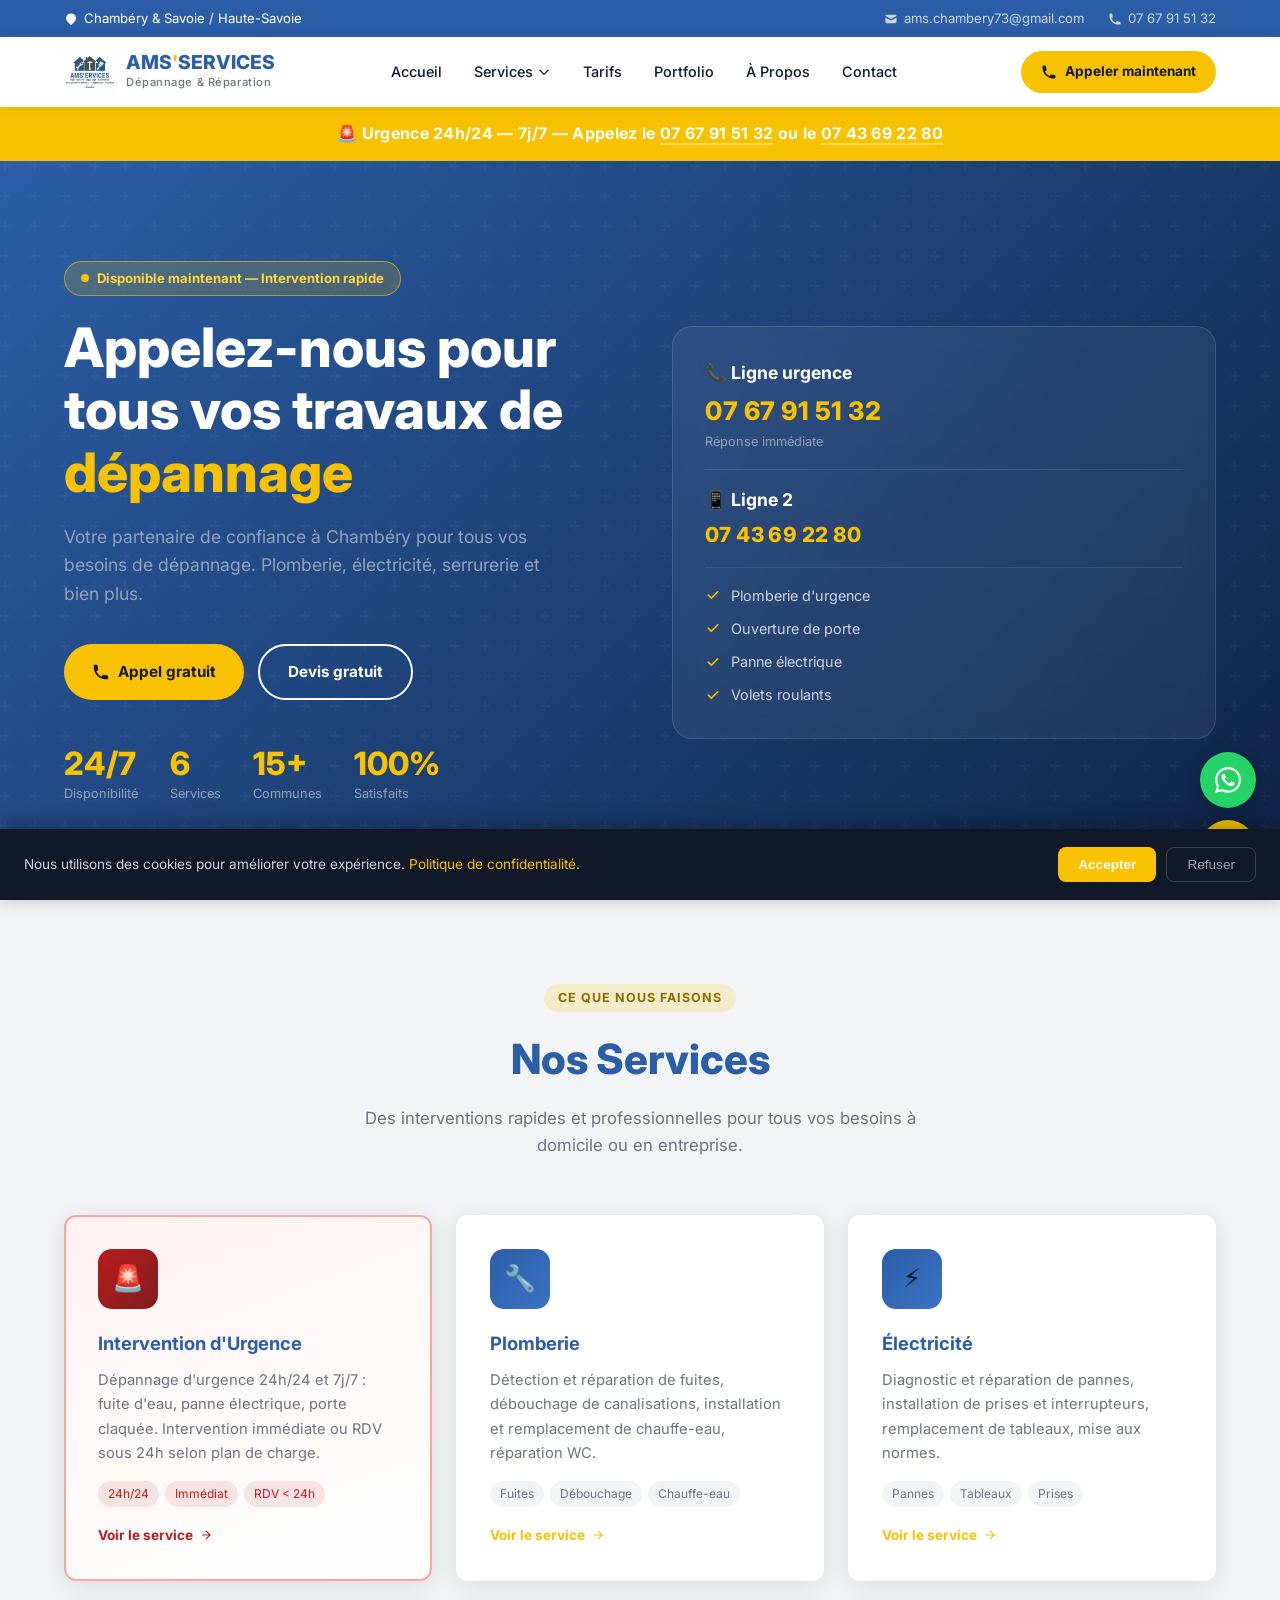
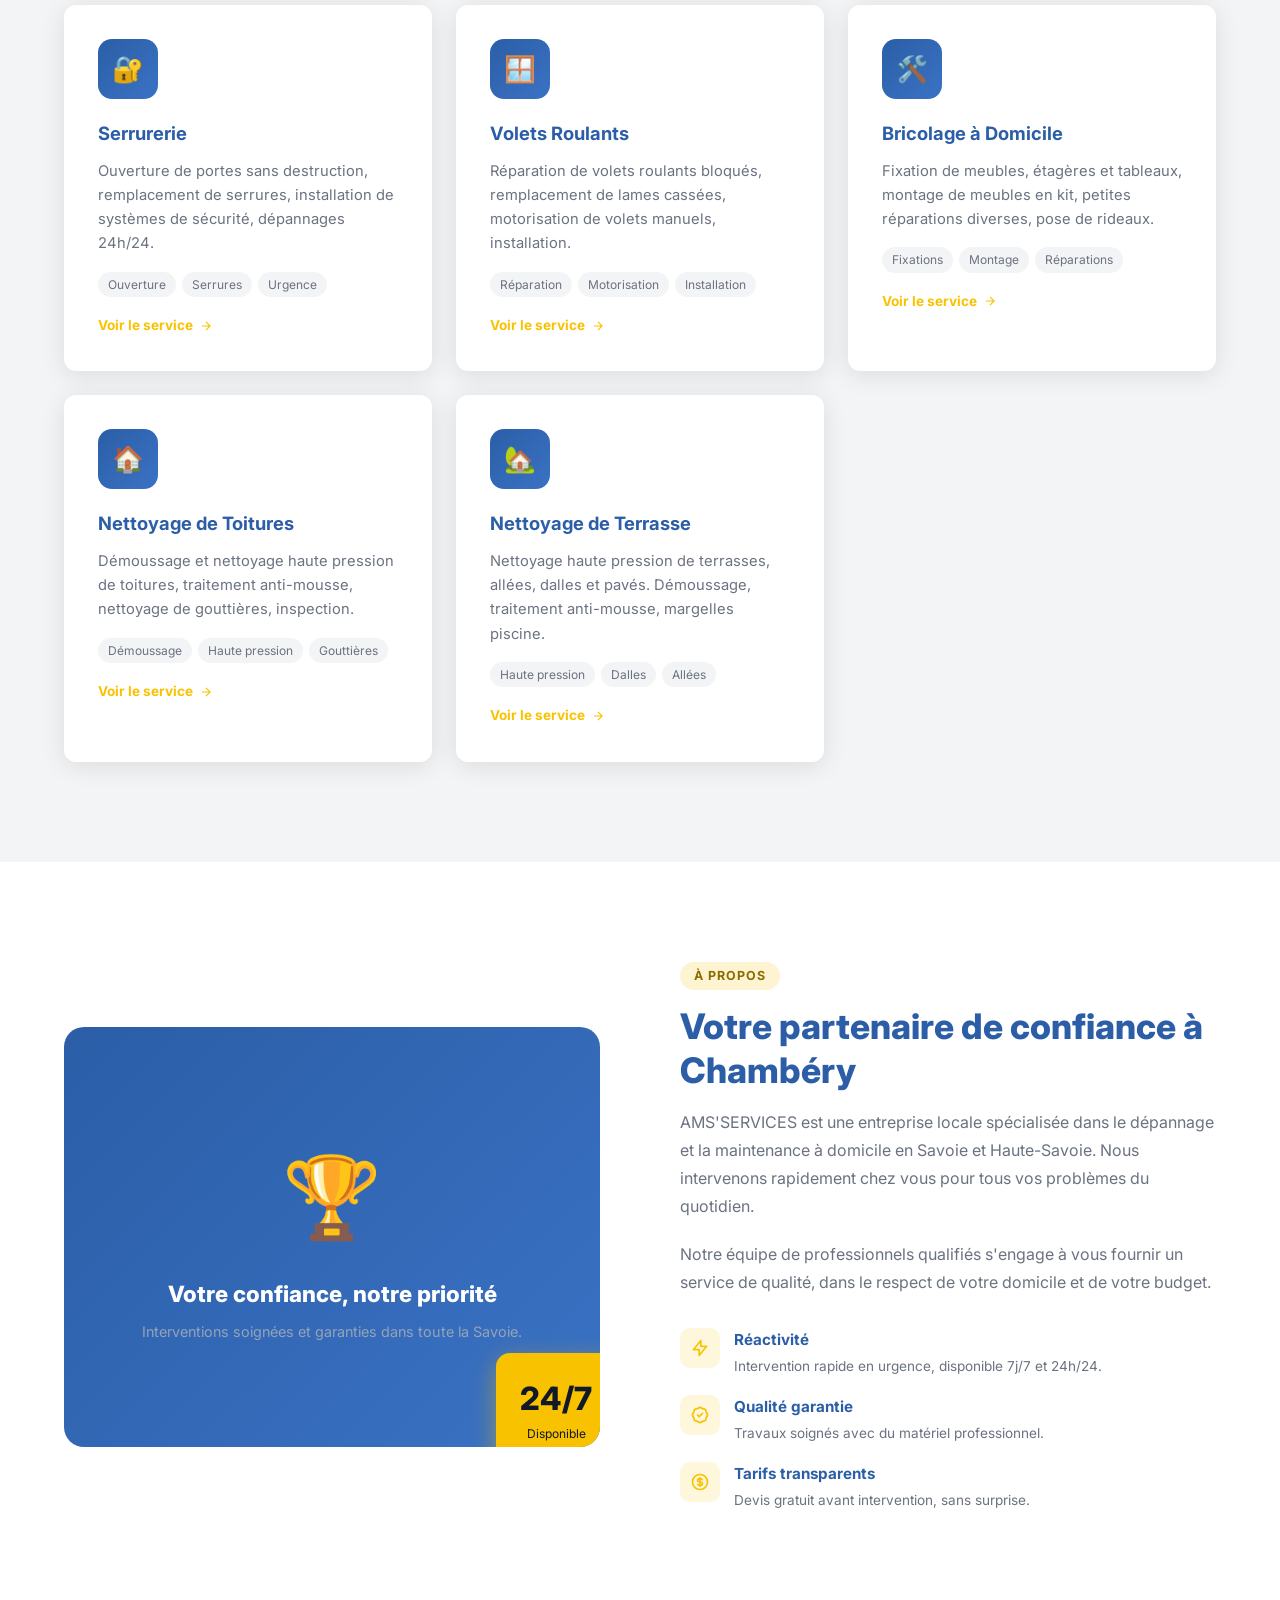
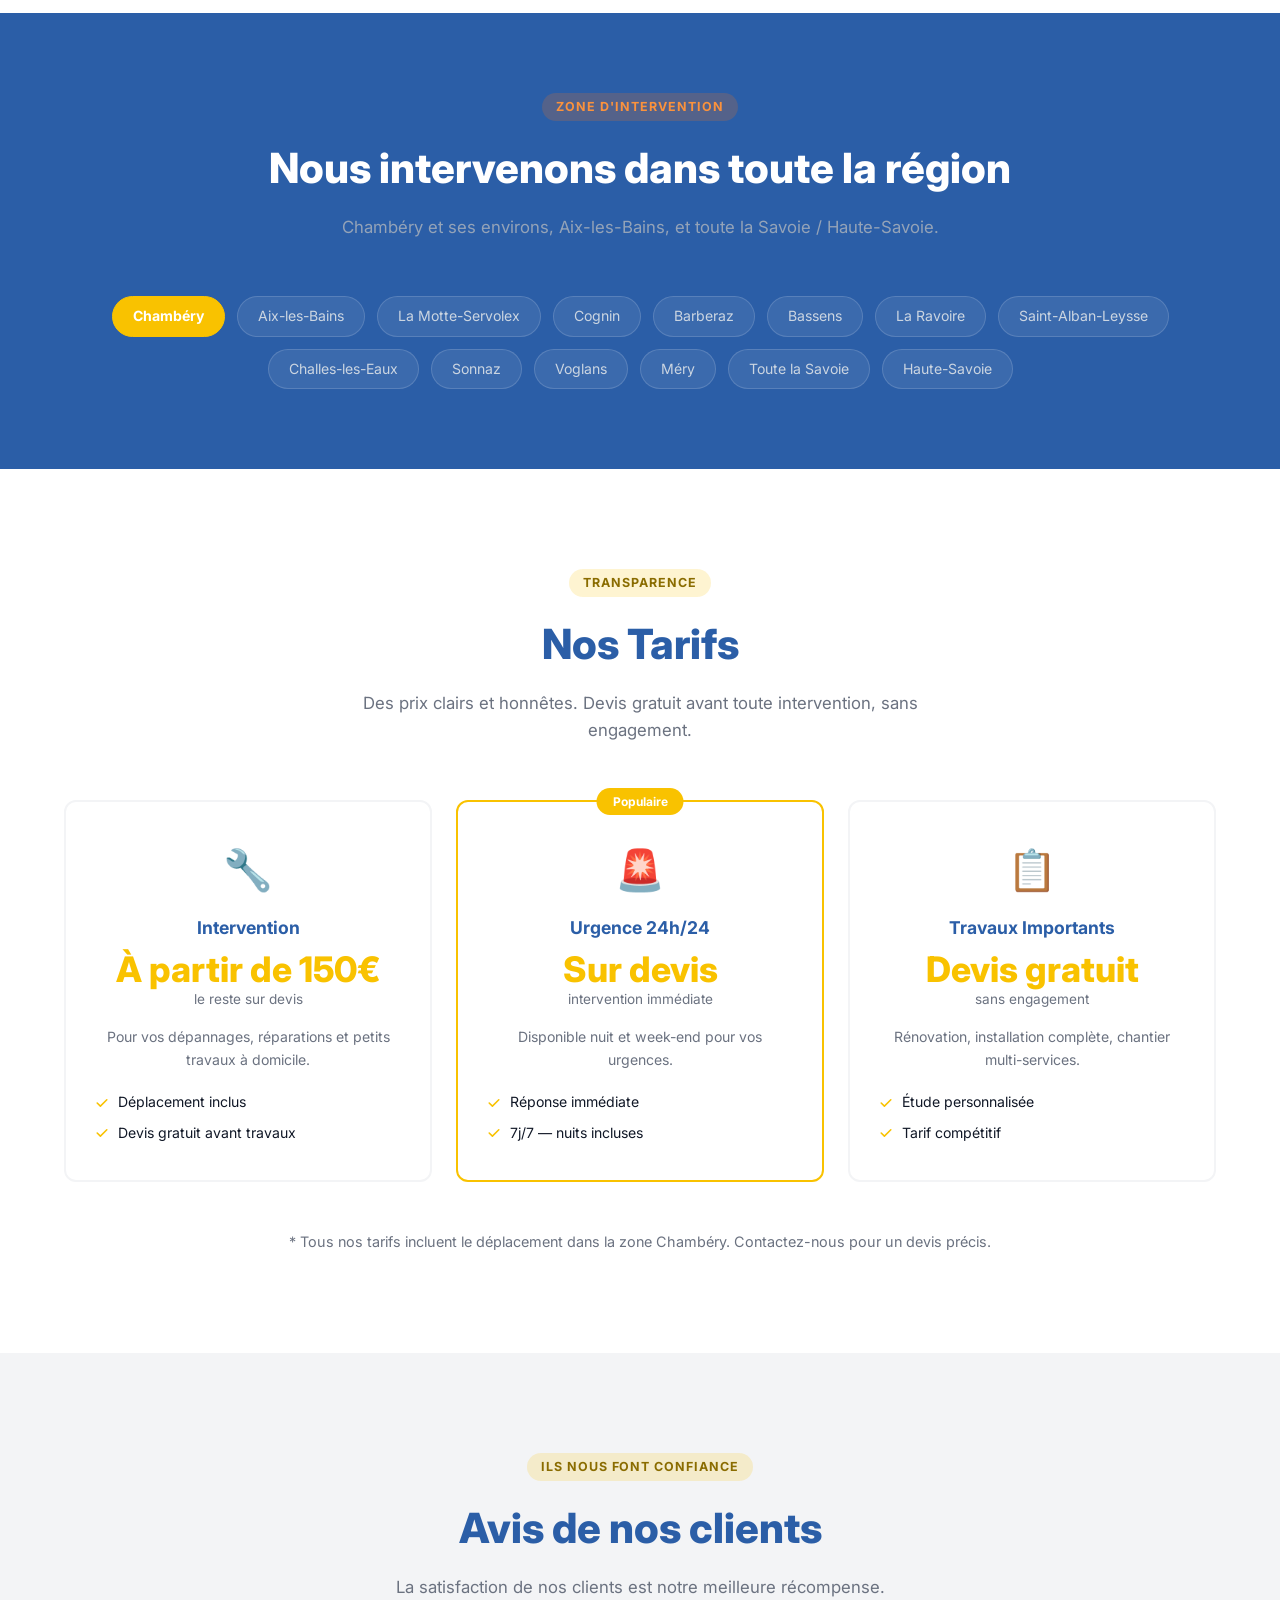
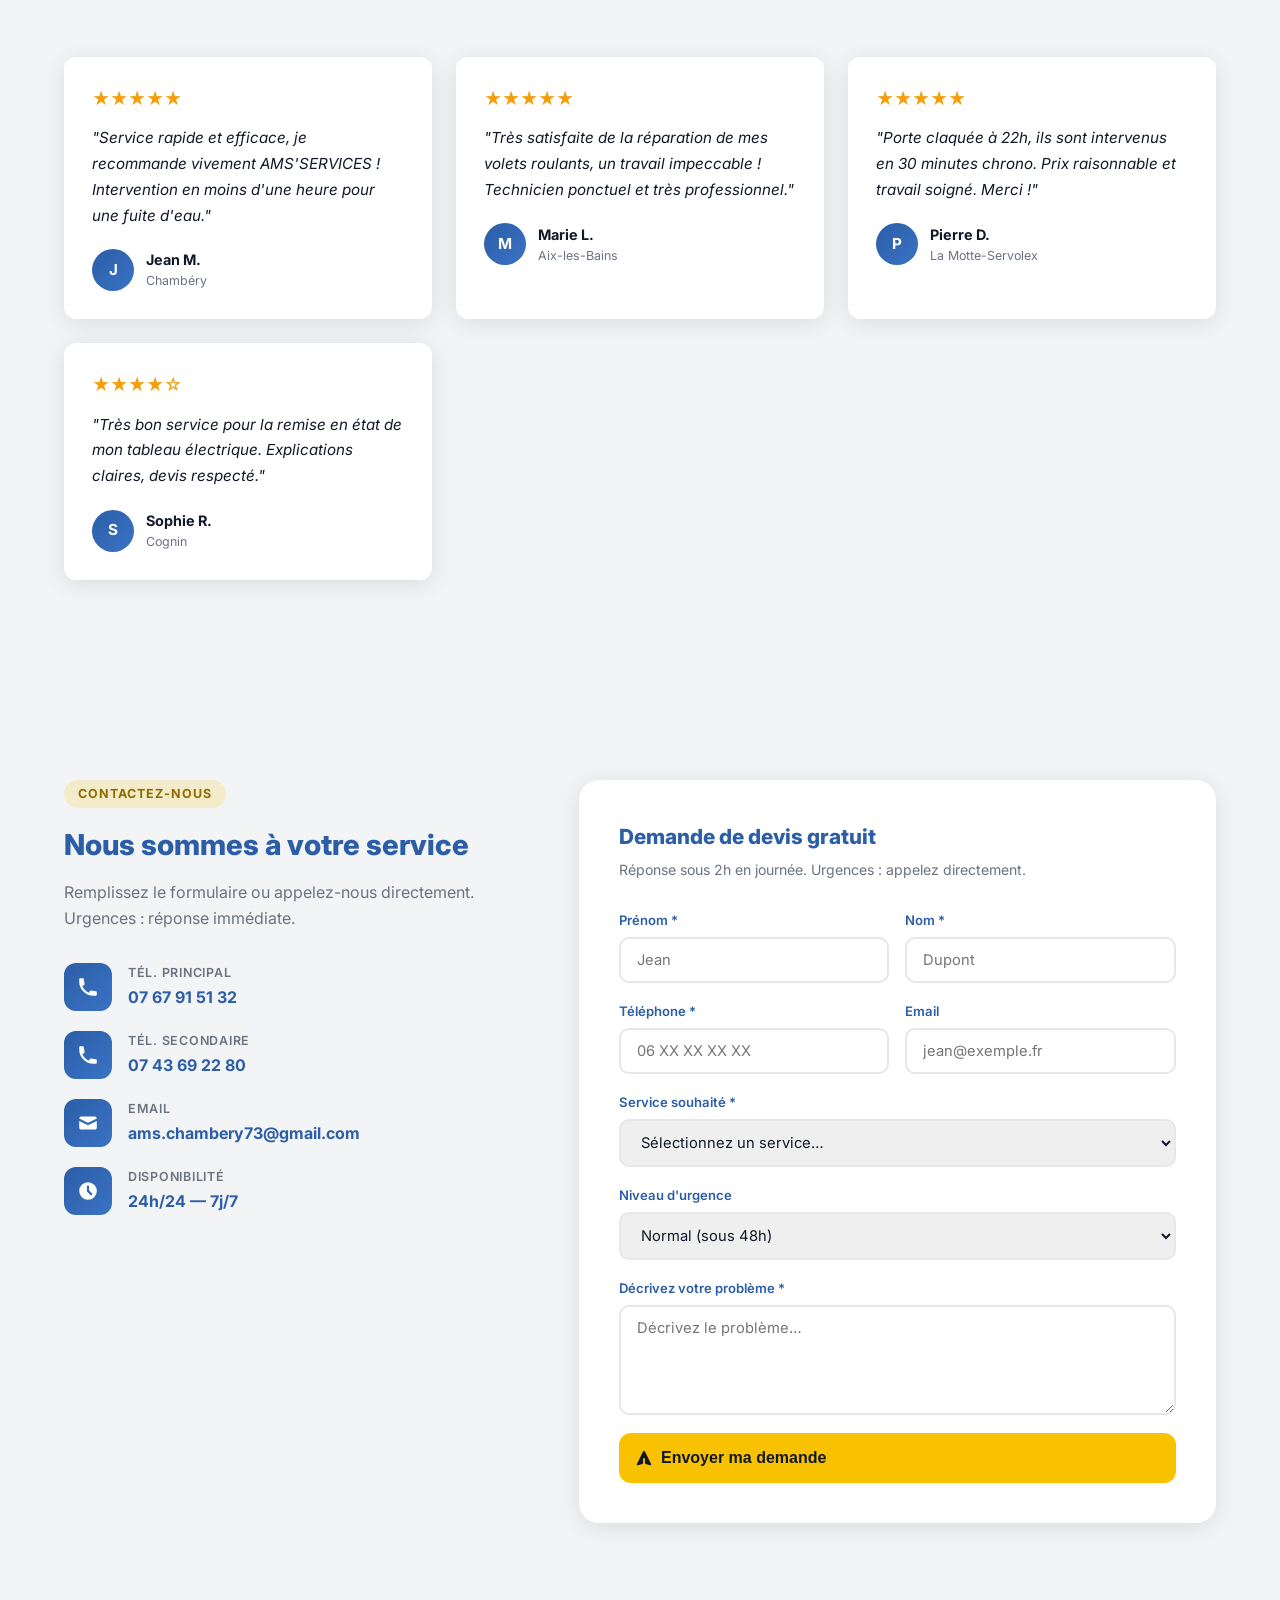
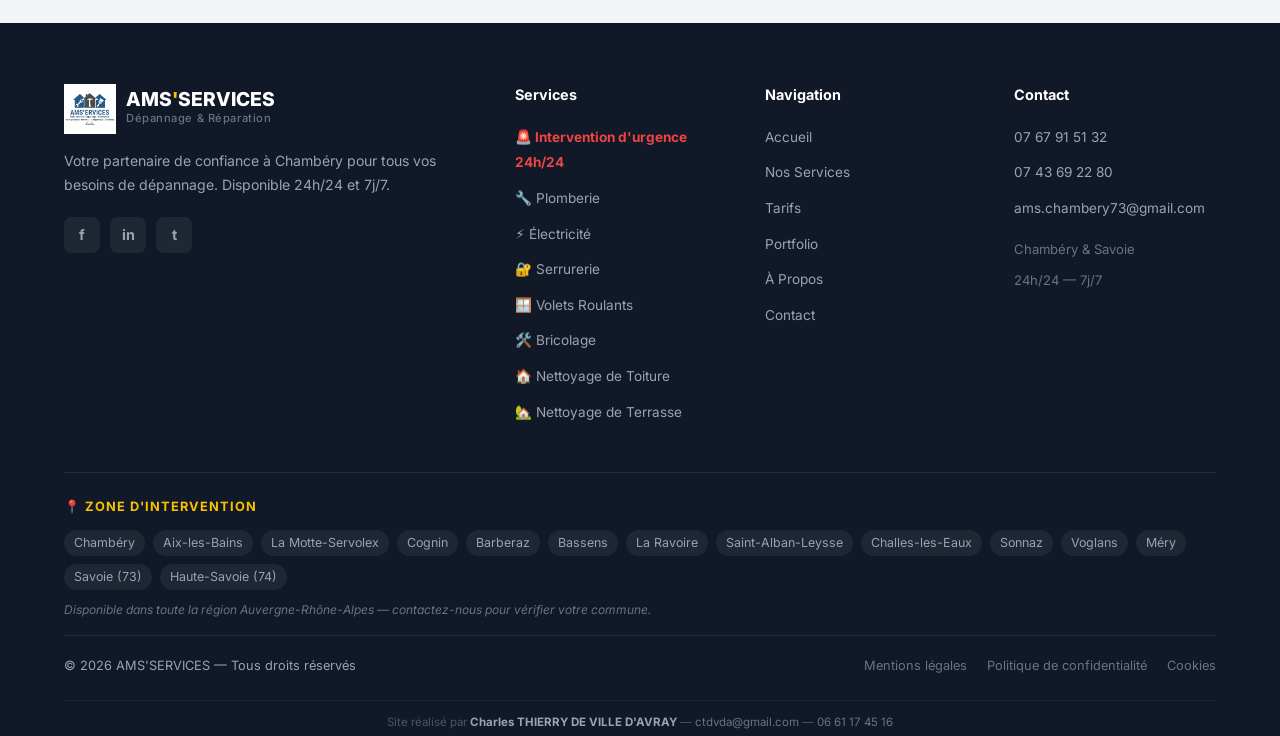
==== commit c8c8a901: "Add emergency intervention landing page (urgence.html) - urgence.html: landing page dépannage d'urge" ====
--- a/index.html
+++ b/index.html
@@ -79,6 +79,13 @@
       <p class="section-sub">Des interventions rapides et professionnelles pour tous vos besoins à domicile ou en entreprise.</p>
     </div>
     <div class="services-grid">
+      <div class="service-card service-card-urgence reveal">
+        <div class="service-icon">🚨</div>
+        <h3>Intervention d'Urgence</h3>
+        <p>Dépannage d'urgence 24h/24 et 7j/7 : fuite d'eau, panne électrique, porte claquée. Intervention immédiate ou RDV sous 24h selon plan de charge.</p>
+        <div class="service-tags"><span class="service-tag">24h/24</span><span class="service-tag">Immédiat</span><span class="service-tag">RDV &lt; 24h</span></div>
+        <a href="urgence.html" class="service-card-link">Voir le service <svg width="14" height="14" fill="none" stroke="currentColor" stroke-width="2" viewBox="0 0 24 24"><path d="M5 12h14M12 5l7 7-7 7"/></svg></a>
+      </div>
       <div class="service-card reveal">
         <div class="service-icon">🔧</div>
         <h3>Plomberie</h3>
--- a/style.css
+++ b/style.css
@@ -72,7 +72,7 @@
 .dropdown-menu {
   display: none; position: absolute; top: calc(100% + 8px); left: 0;
   background: var(--white); border-radius: var(--radius);
-  box-shadow: 0 8px 32px rgba(0,0,0,.14); min-width: 230px;
+  box-shadow: 0 8px 32px rgba(0,0,0,.14); min-width: 262px;
   padding: 8px; z-index: 200; border: 1px solid #E5E7EB;
   animation: dropIn .2s ease;
 }
@@ -83,6 +83,9 @@
 .dropdown-item:hover { background: rgba(249,194,0,.12); color: var(--orange); }
 .dropdown-item-icon { font-size: 1.1rem; width: 28px; text-align: center; }
 .dropdown-divider { height: 1px; background: #F3F4F6; margin: 6px 0; }
+.dropdown-item-urgence { color: #B91C1C; font-weight: 700; background: rgba(185,28,28,.06); margin-bottom: 4px; border-bottom: 1px solid #F3F4F6; padding-bottom: 12px; }
+.dropdown-item-urgence:hover { background: rgba(185,28,28,.14); color: #B91C1C; }
+.dropdown-badge { margin-left: auto; background: #B91C1C; color: #fff; font-size: .64rem; font-weight: 700; padding: 2px 7px; border-radius: 20px; letter-spacing: .3px; }
 
 .nav-cta { margin-left: 8px; padding: 10px 20px; font-size: .85rem; }
 .hamburger { display: none; background: none; border: none; cursor: pointer; padding: 6px; }
@@ -122,6 +125,12 @@
 .service-card { background: var(--white); border-radius: var(--radius); padding: 32px; box-shadow: var(--shadow); transition: var(--trans); border: 2px solid transparent; cursor: default; }
 .service-card:hover { border-color: var(--orange); transform: translateY(-4px); box-shadow: 0 12px 32px rgba(0,0,0,.12); }
 .service-icon { width: 60px; height: 60px; border-radius: 14px; background: linear-gradient(135deg, var(--blue), var(--blue-l)); display: flex; align-items: center; justify-content: center; margin-bottom: 20px; font-size: 1.6rem; }
+.service-card-urgence { border-color: #FCA5A5; background: linear-gradient(160deg, #FEF2F2, var(--white)); }
+.service-card-urgence:hover { border-color: #B91C1C; box-shadow: 0 12px 32px rgba(185,28,28,.18); }
+.service-card-urgence .service-icon { background: linear-gradient(135deg, #B91C1C, #7F1D1D); }
+.service-card-urgence h3 { color: #B91C1C; }
+.service-card-urgence .service-card-link { color: #B91C1C; }
+.service-card-urgence .service-tag { background: rgba(185,28,28,.1); color: #B91C1C; }
 .service-card h3 { font-size: 1.15rem; font-weight: 700; color: var(--blue); margin-bottom: 10px; }
 .service-card p { color: var(--gray); font-size: .92rem; line-height: 1.65; }
 .service-tags { display: flex; flex-wrap: wrap; gap: 6px; margin-top: 16px; }
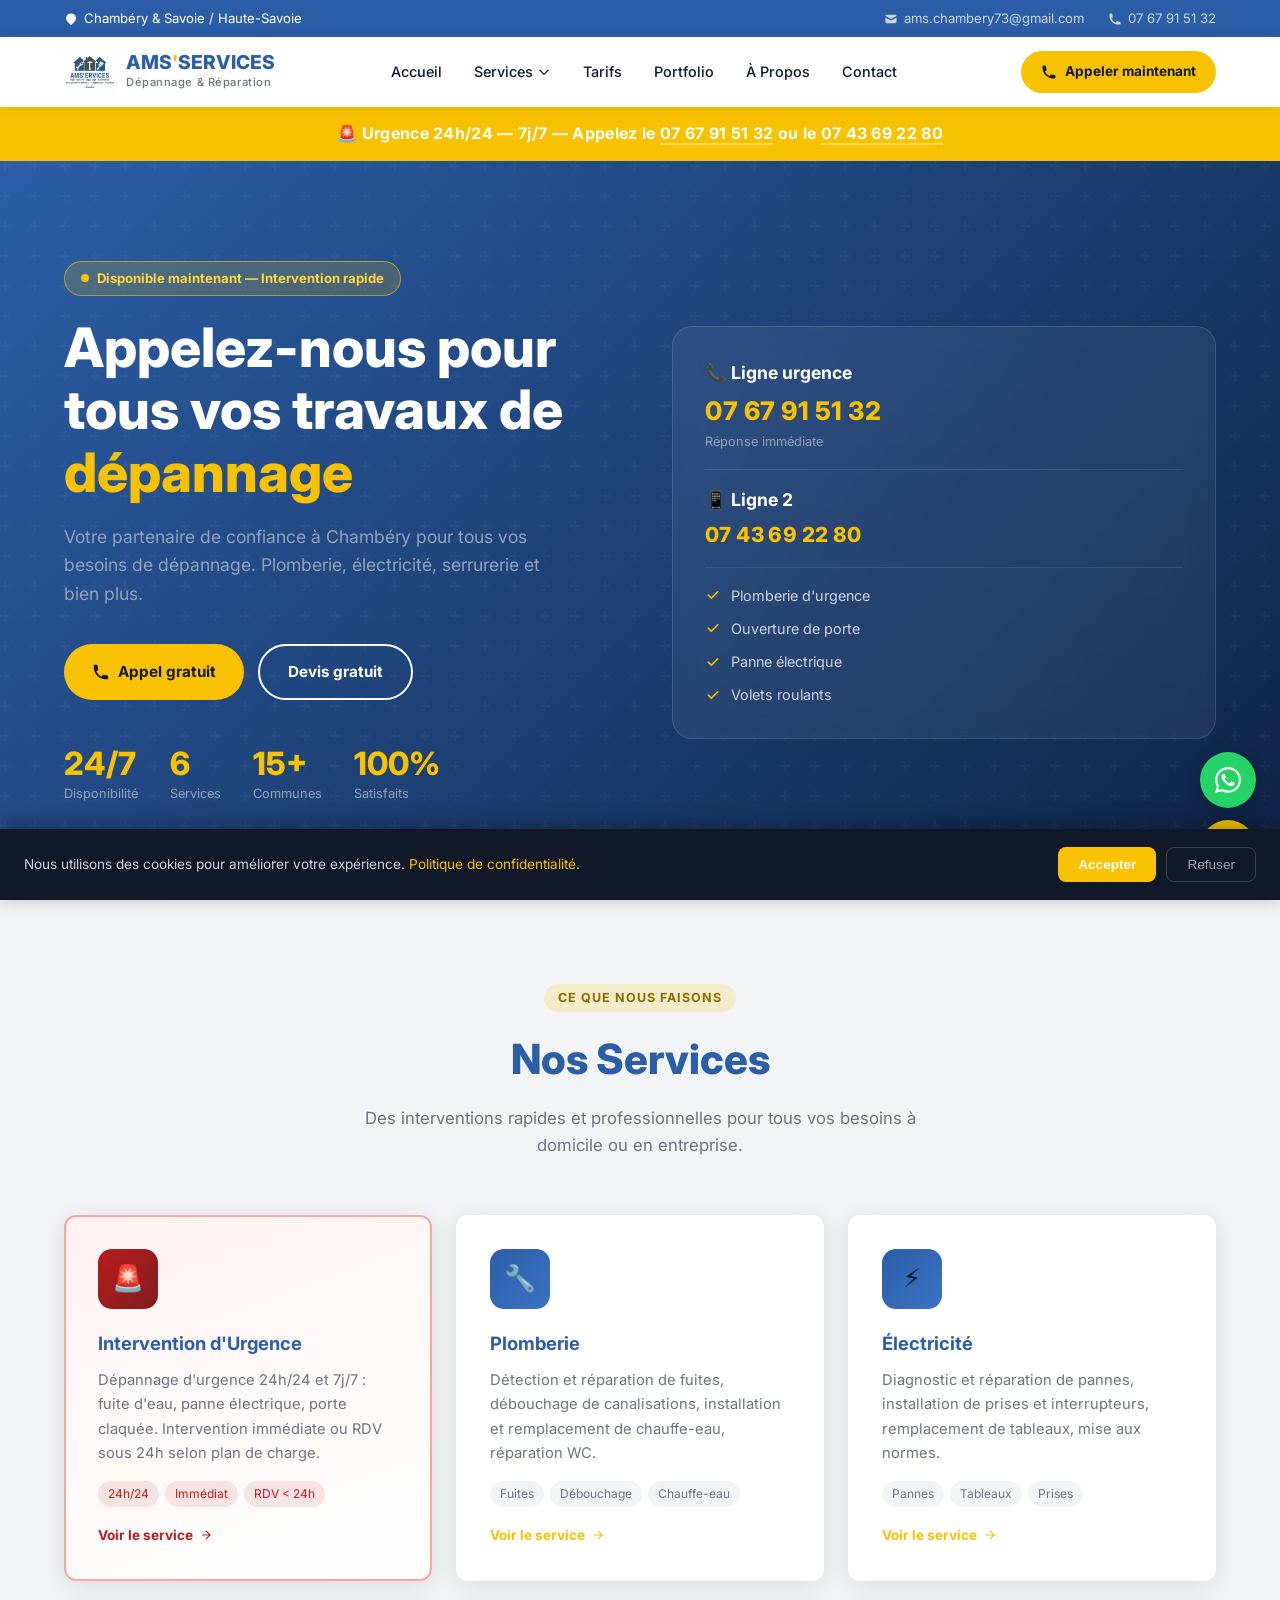
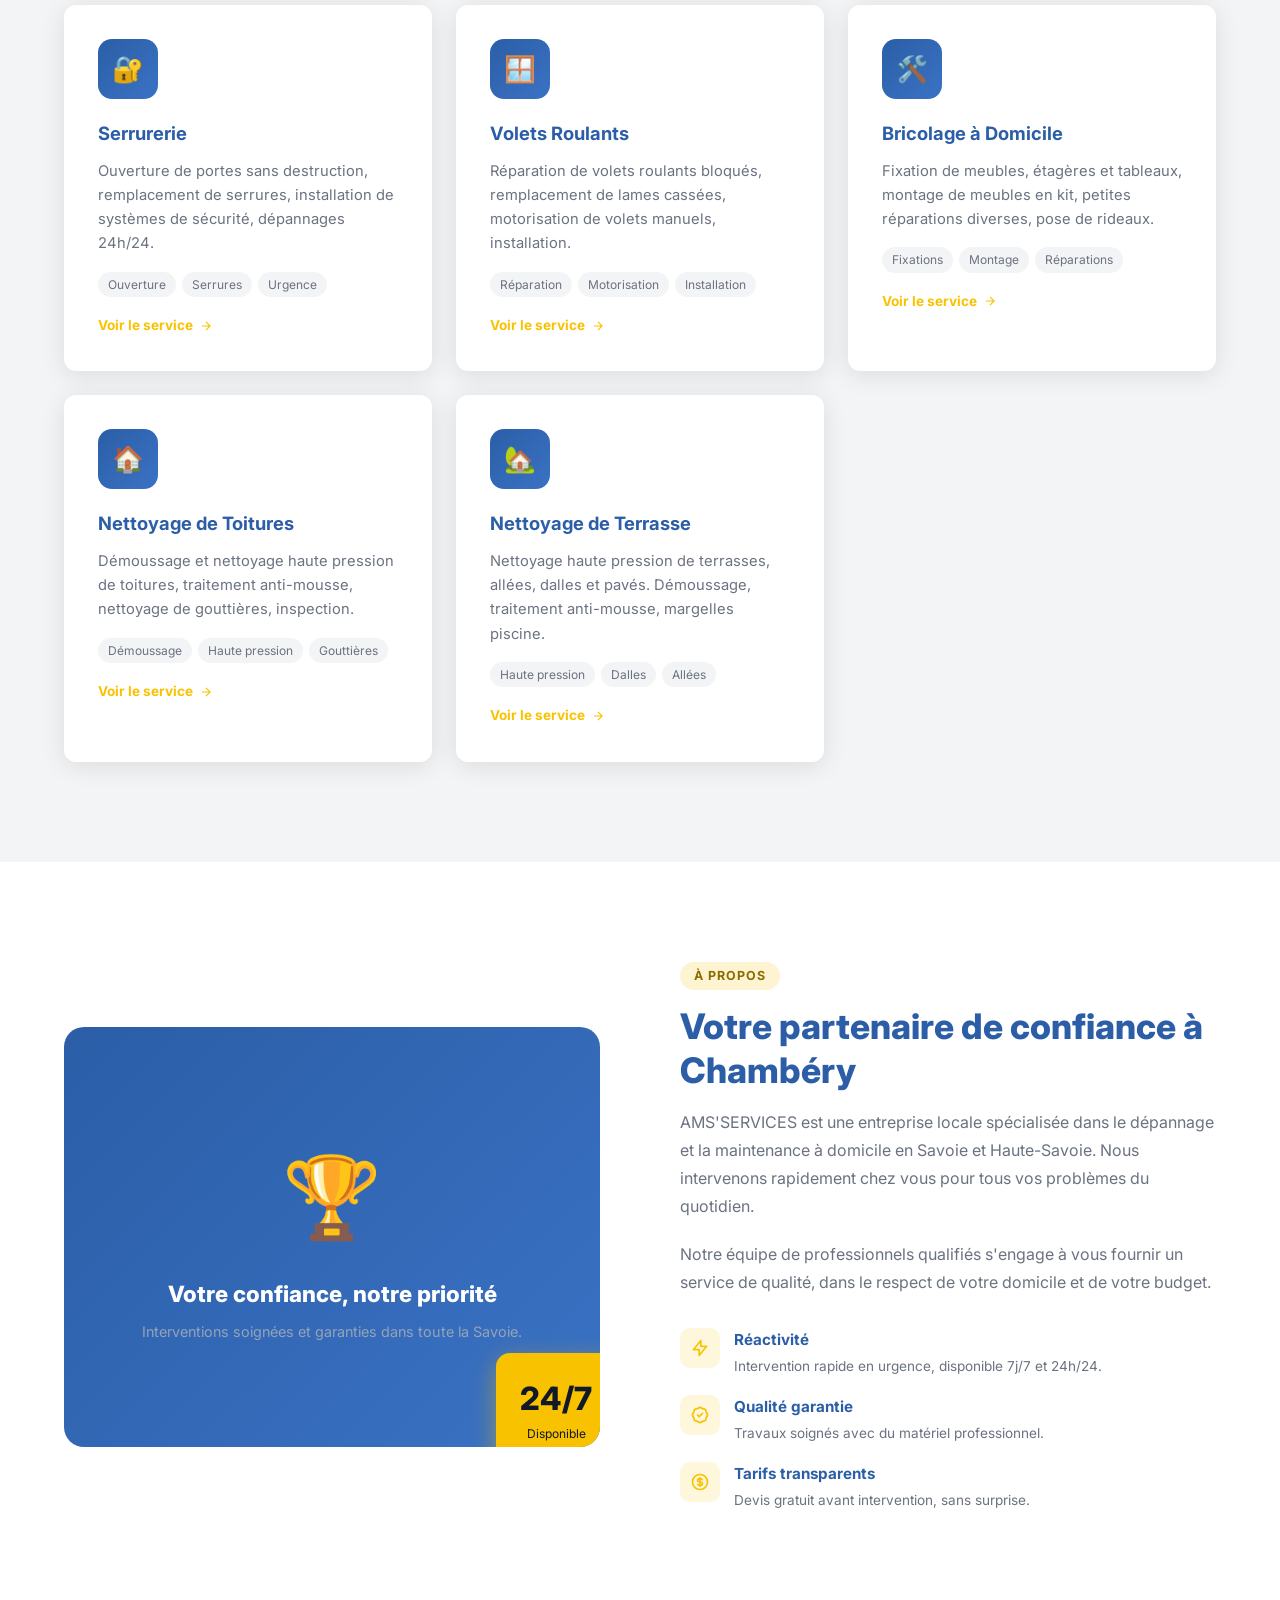
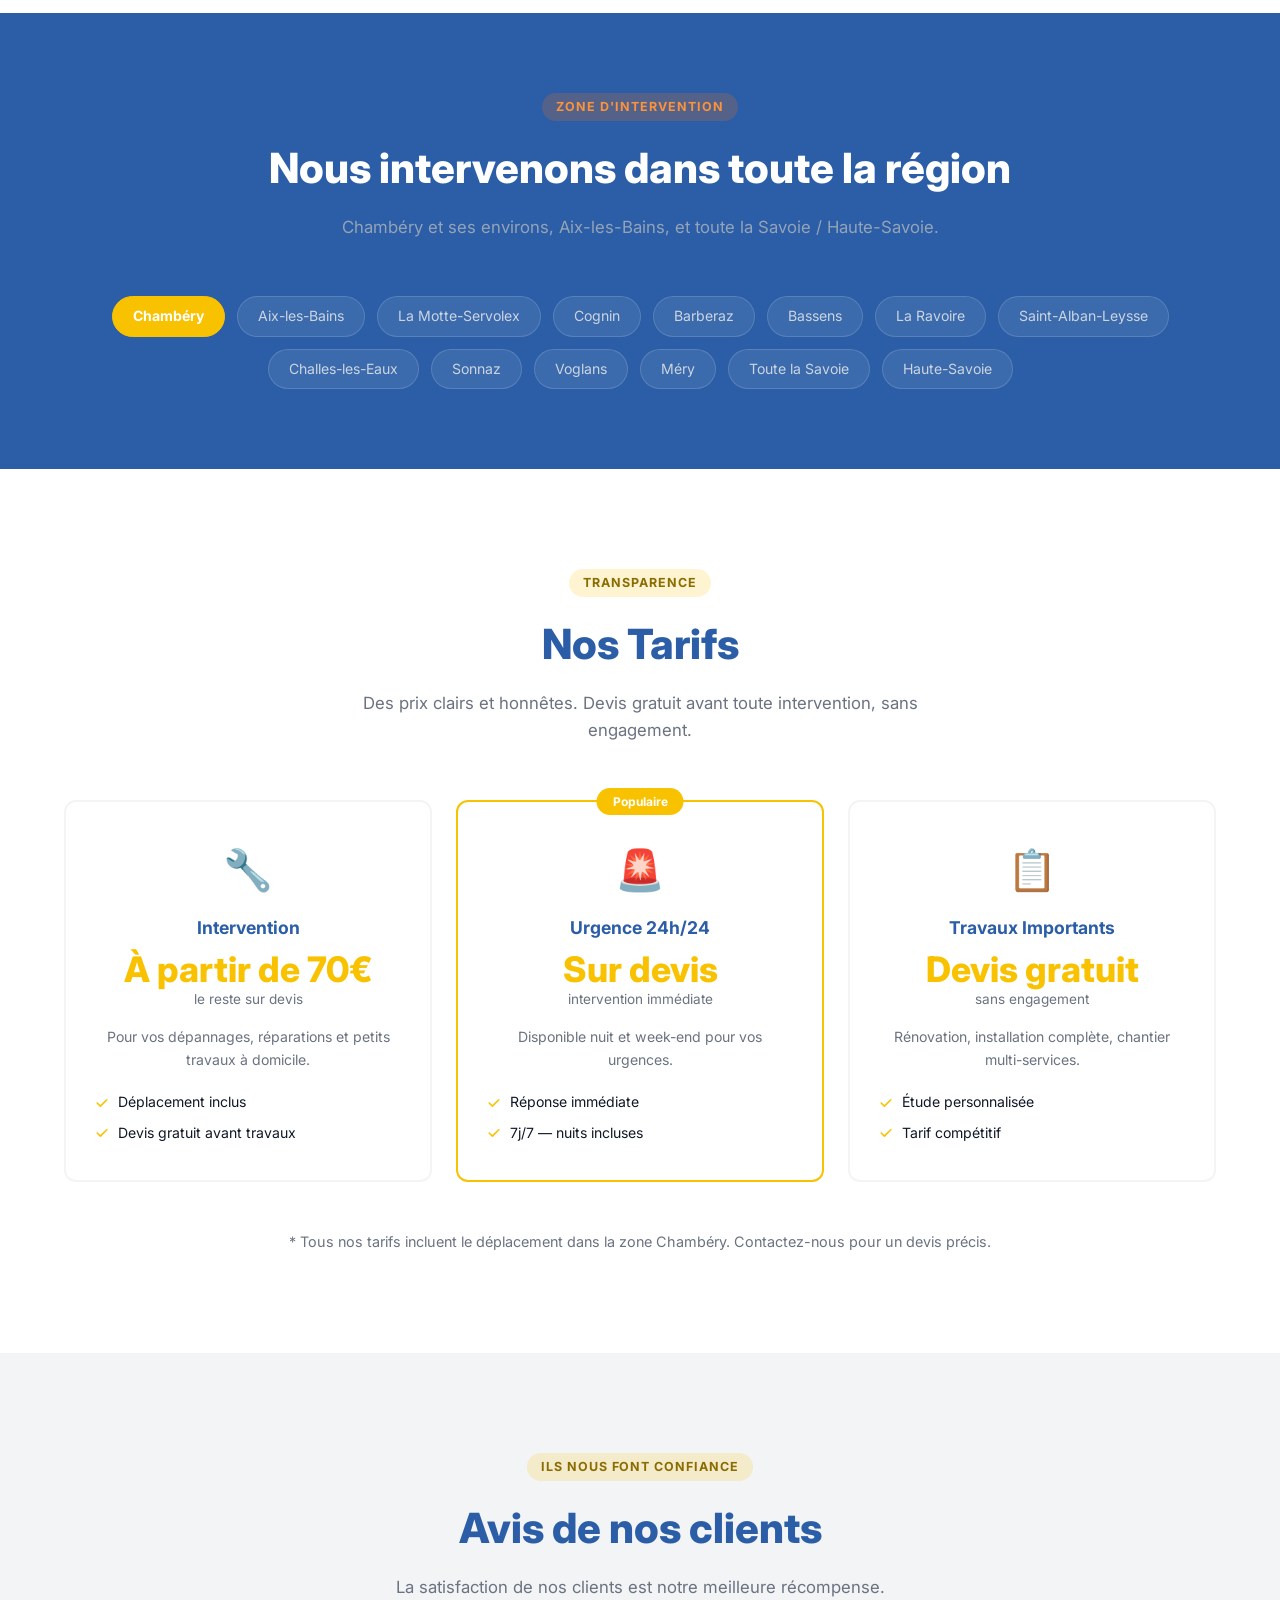
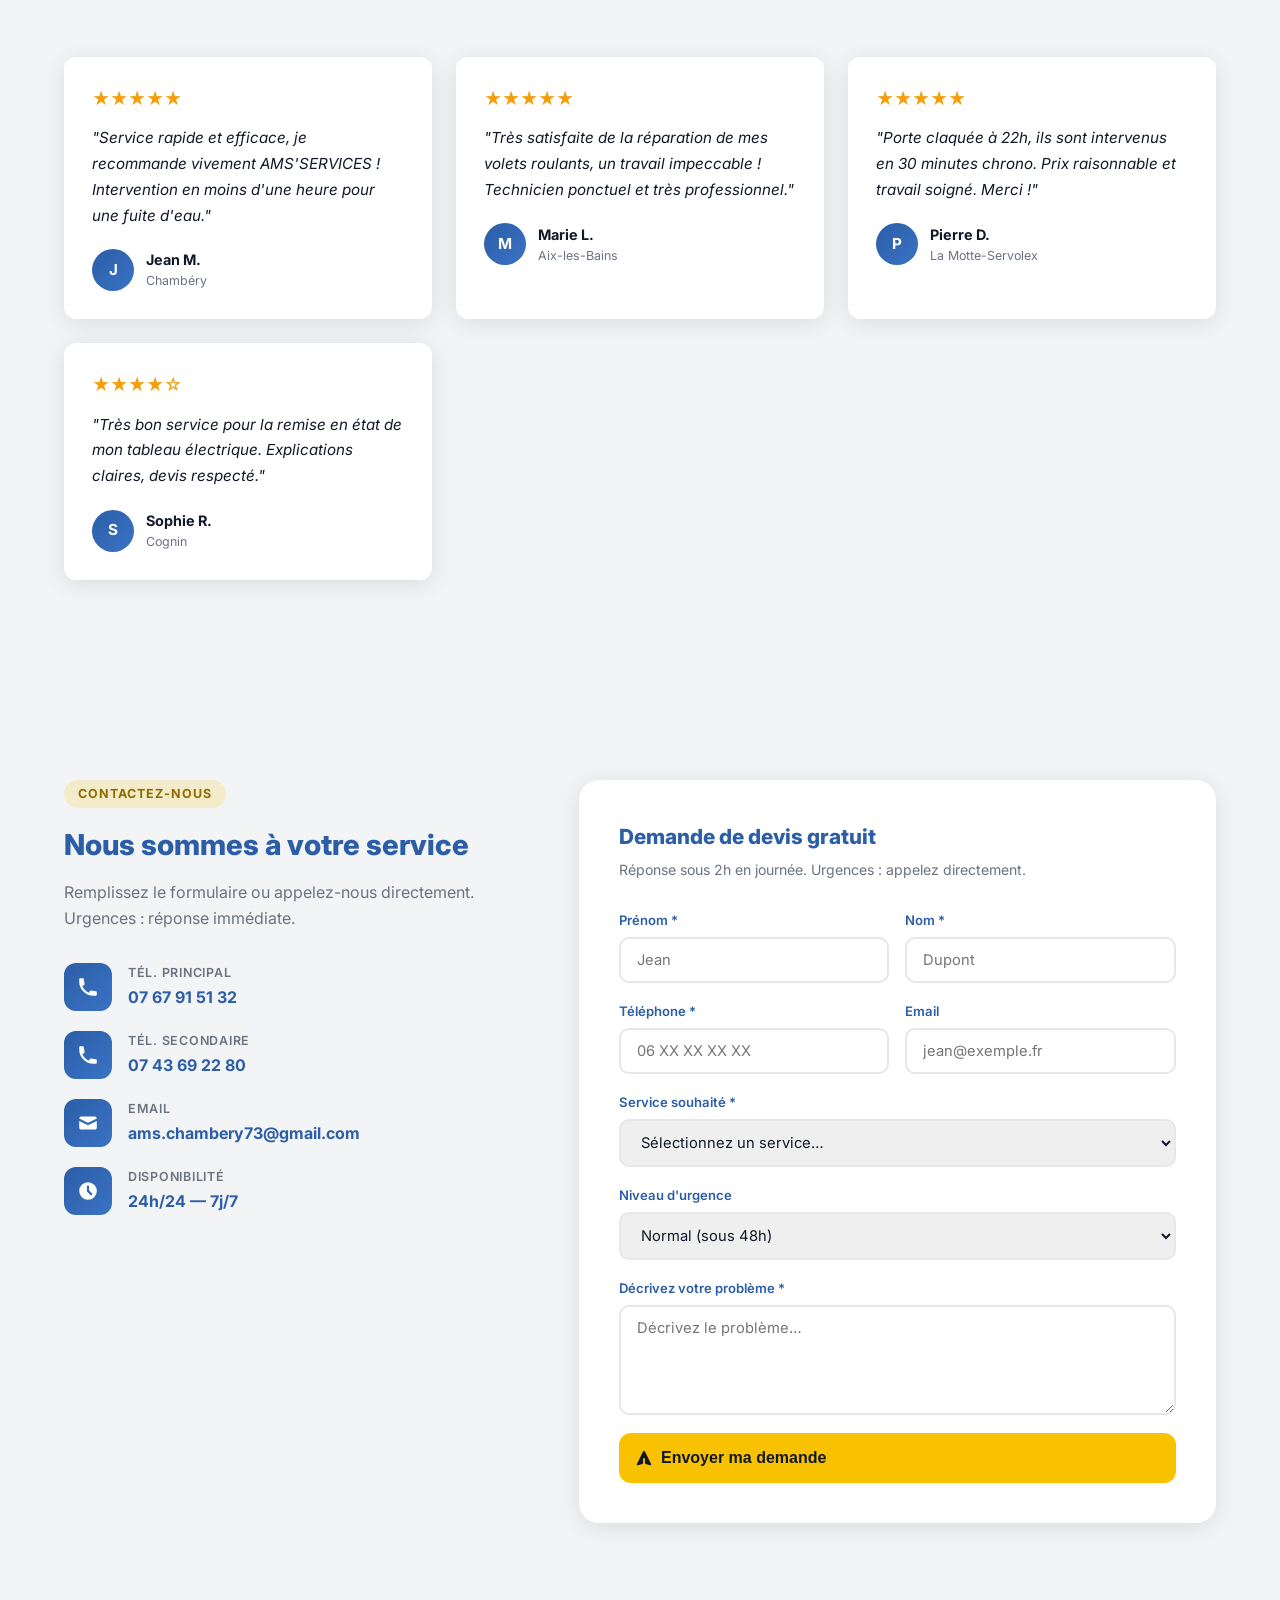
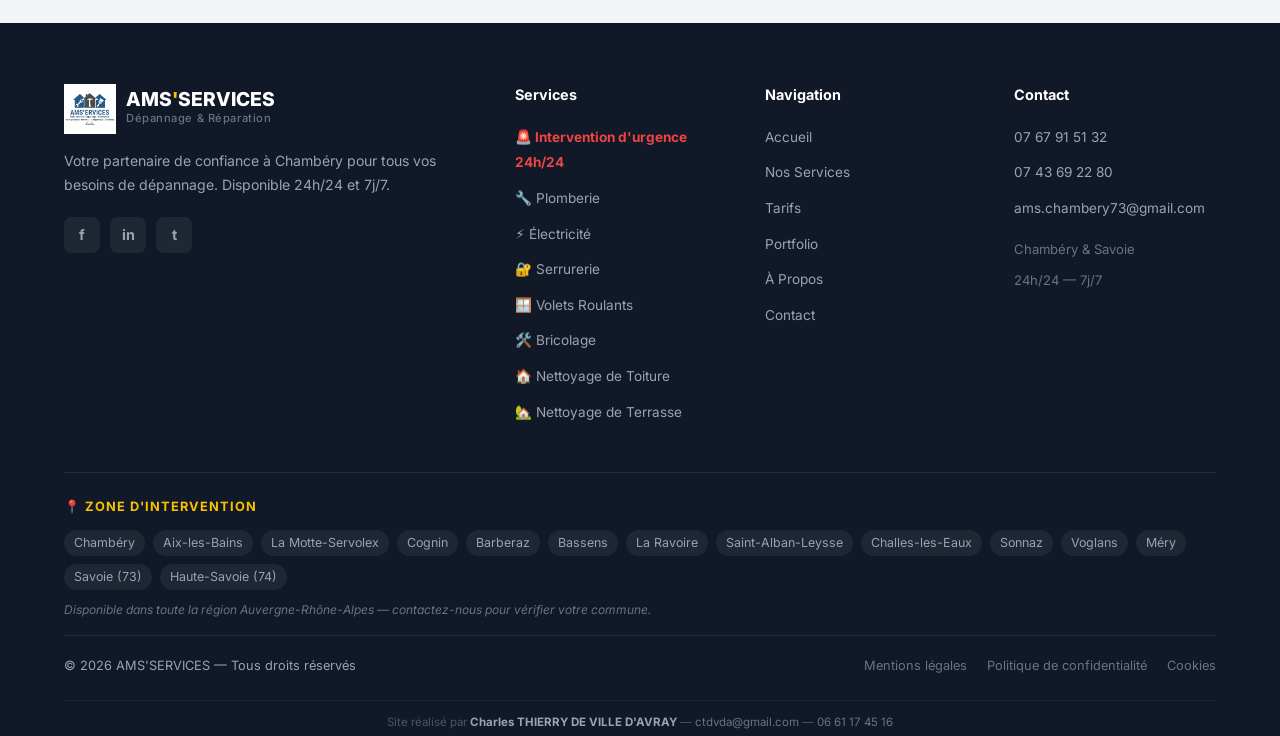
==== commit 4284c94b: "Met à jour le tarif : à partir de 70€ (au lieu de 150€) - index.html: carte tarif Intervention - com" ====
--- a/index.html
+++ b/index.html
@@ -205,7 +205,7 @@
       <div class="tarif-card reveal">
         <div class="tarif-icon">🔧</div>
         <div class="tarif-name">Intervention</div>
-        <div class="tarif-price">À partir de 150€</div>
+        <div class="tarif-price">À partir de 70€</div>
         <div class="tarif-unit">le reste sur devis</div>
         <div class="tarif-desc">Pour vos dépannages, réparations et petits travaux à domicile.</div>
         <ul class="tarif-features">
--- a/style.css
+++ b/style.css
@@ -77,6 +77,9 @@
   animation: dropIn .2s ease;
 }
 @keyframes dropIn { from { opacity:0; transform:translateY(-8px); } to { opacity:1; transform:none; } }
+/* Pont invisible : comble l'espace de 8px entre le bouton et le menu
+   pour que le survol reste continu (sinon le menu se ferme dans le vide). */
+.dropdown-menu::before { content: ''; position: absolute; top: -10px; left: 0; right: 0; height: 10px; }
 .nav-dropdown:hover .dropdown-menu,
 .nav-dropdown:focus-within .dropdown-menu { display: block; }
 .dropdown-item { display: flex; align-items: center; gap: 10px; padding: 10px 14px; border-radius: 8px; font-size: .88rem; font-weight: 500; color: var(--dark); transition: var(--trans); }
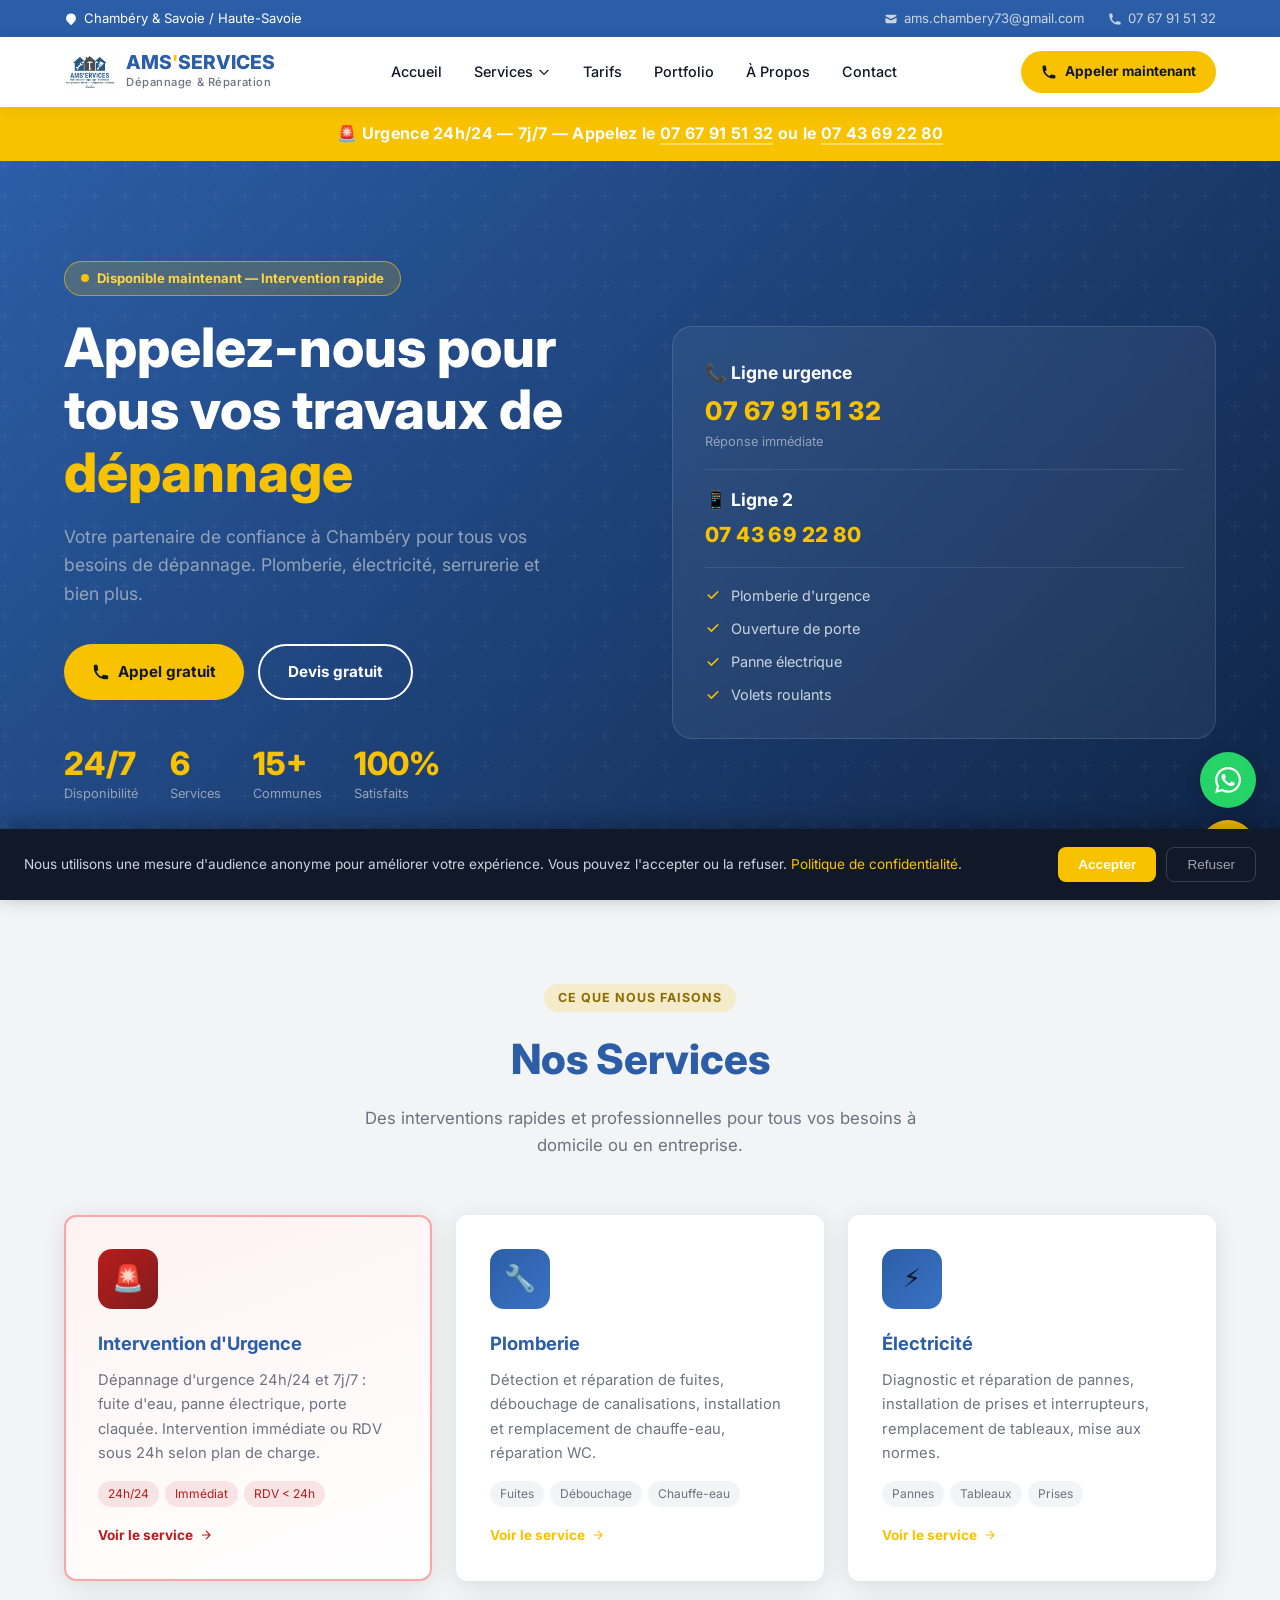
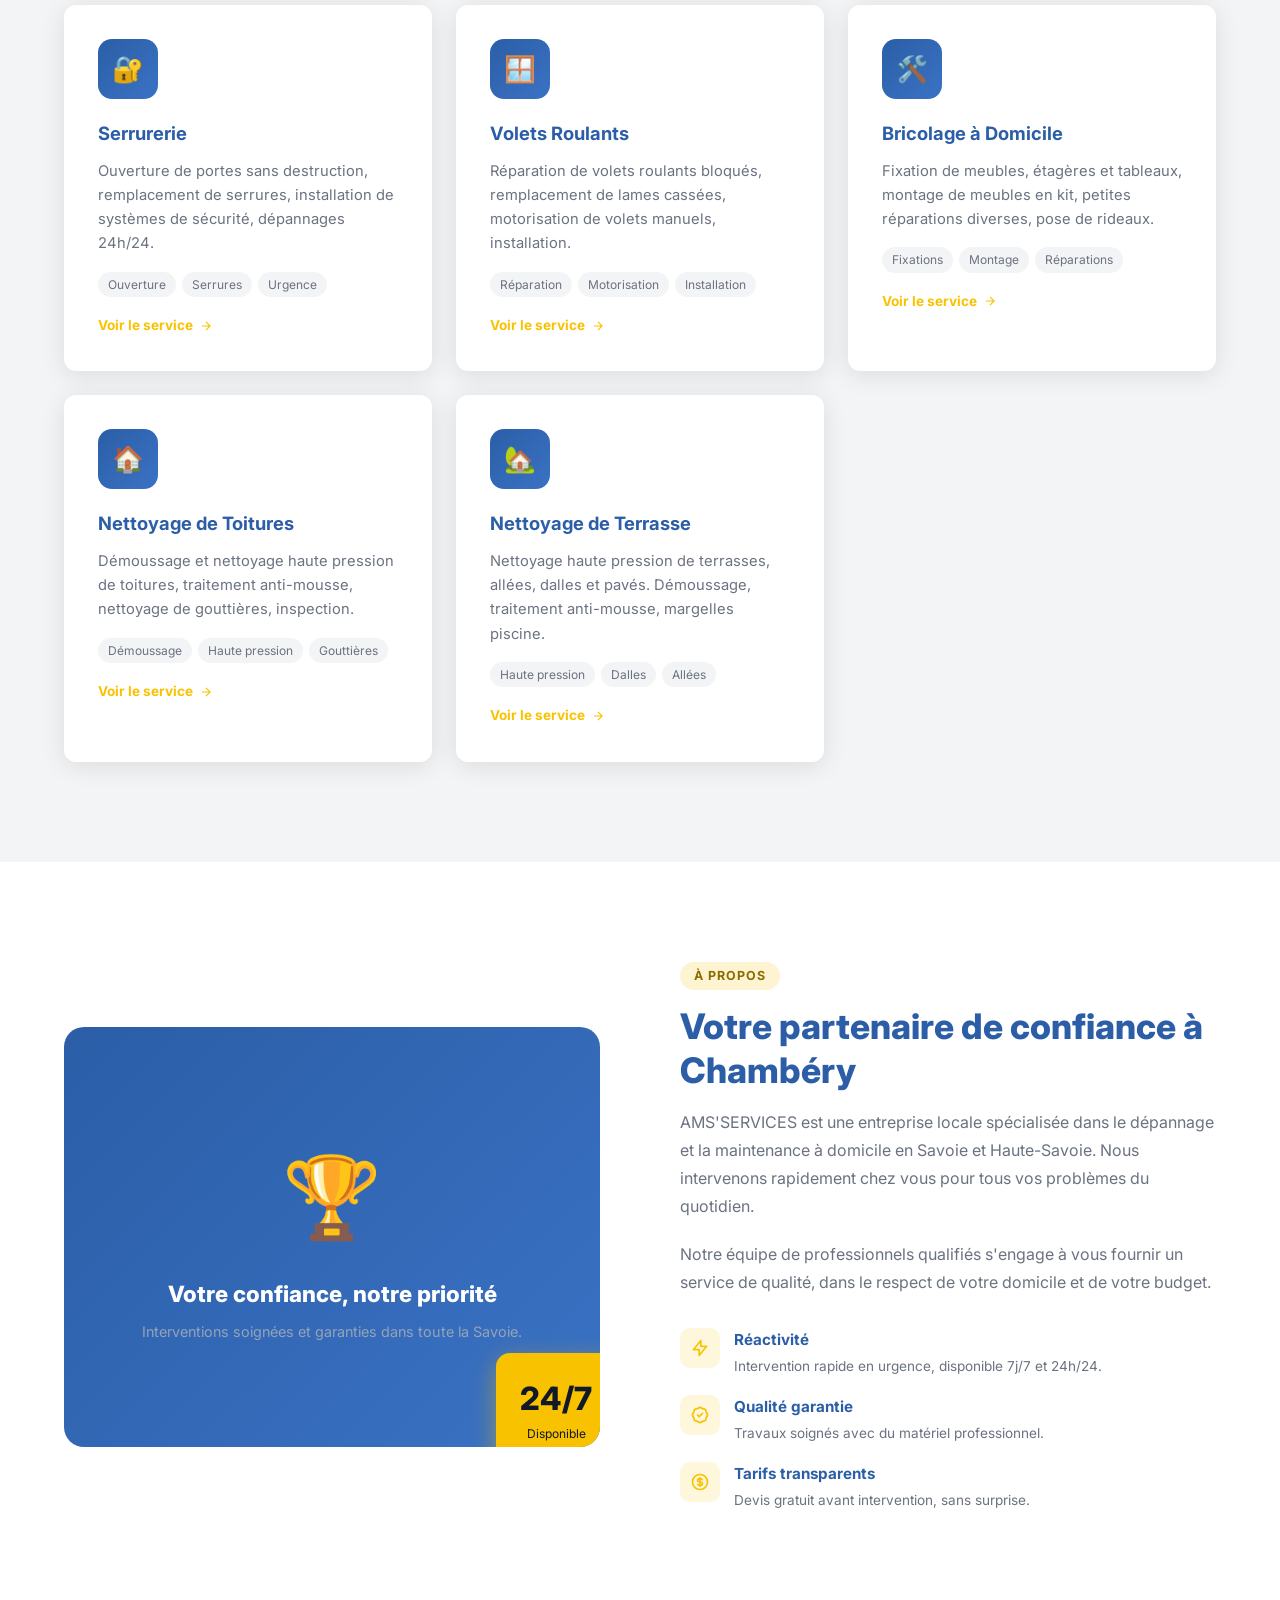
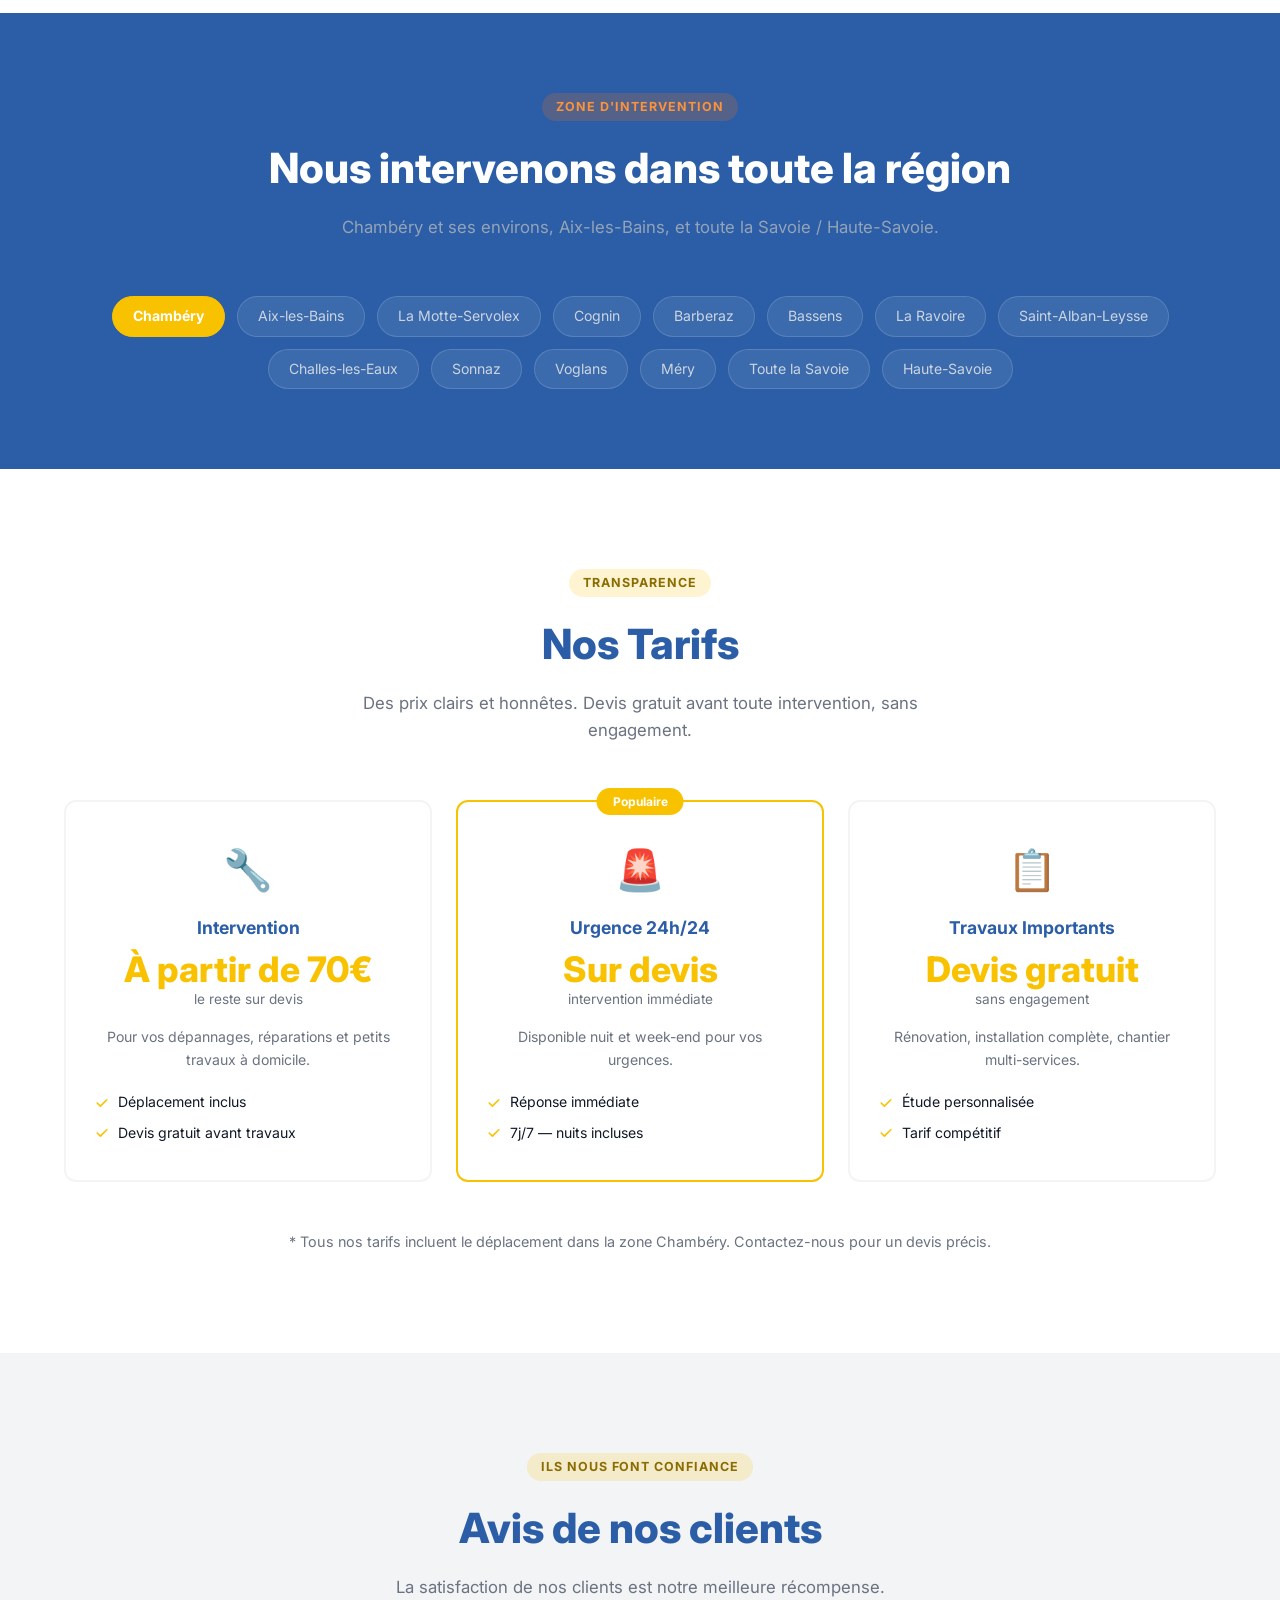
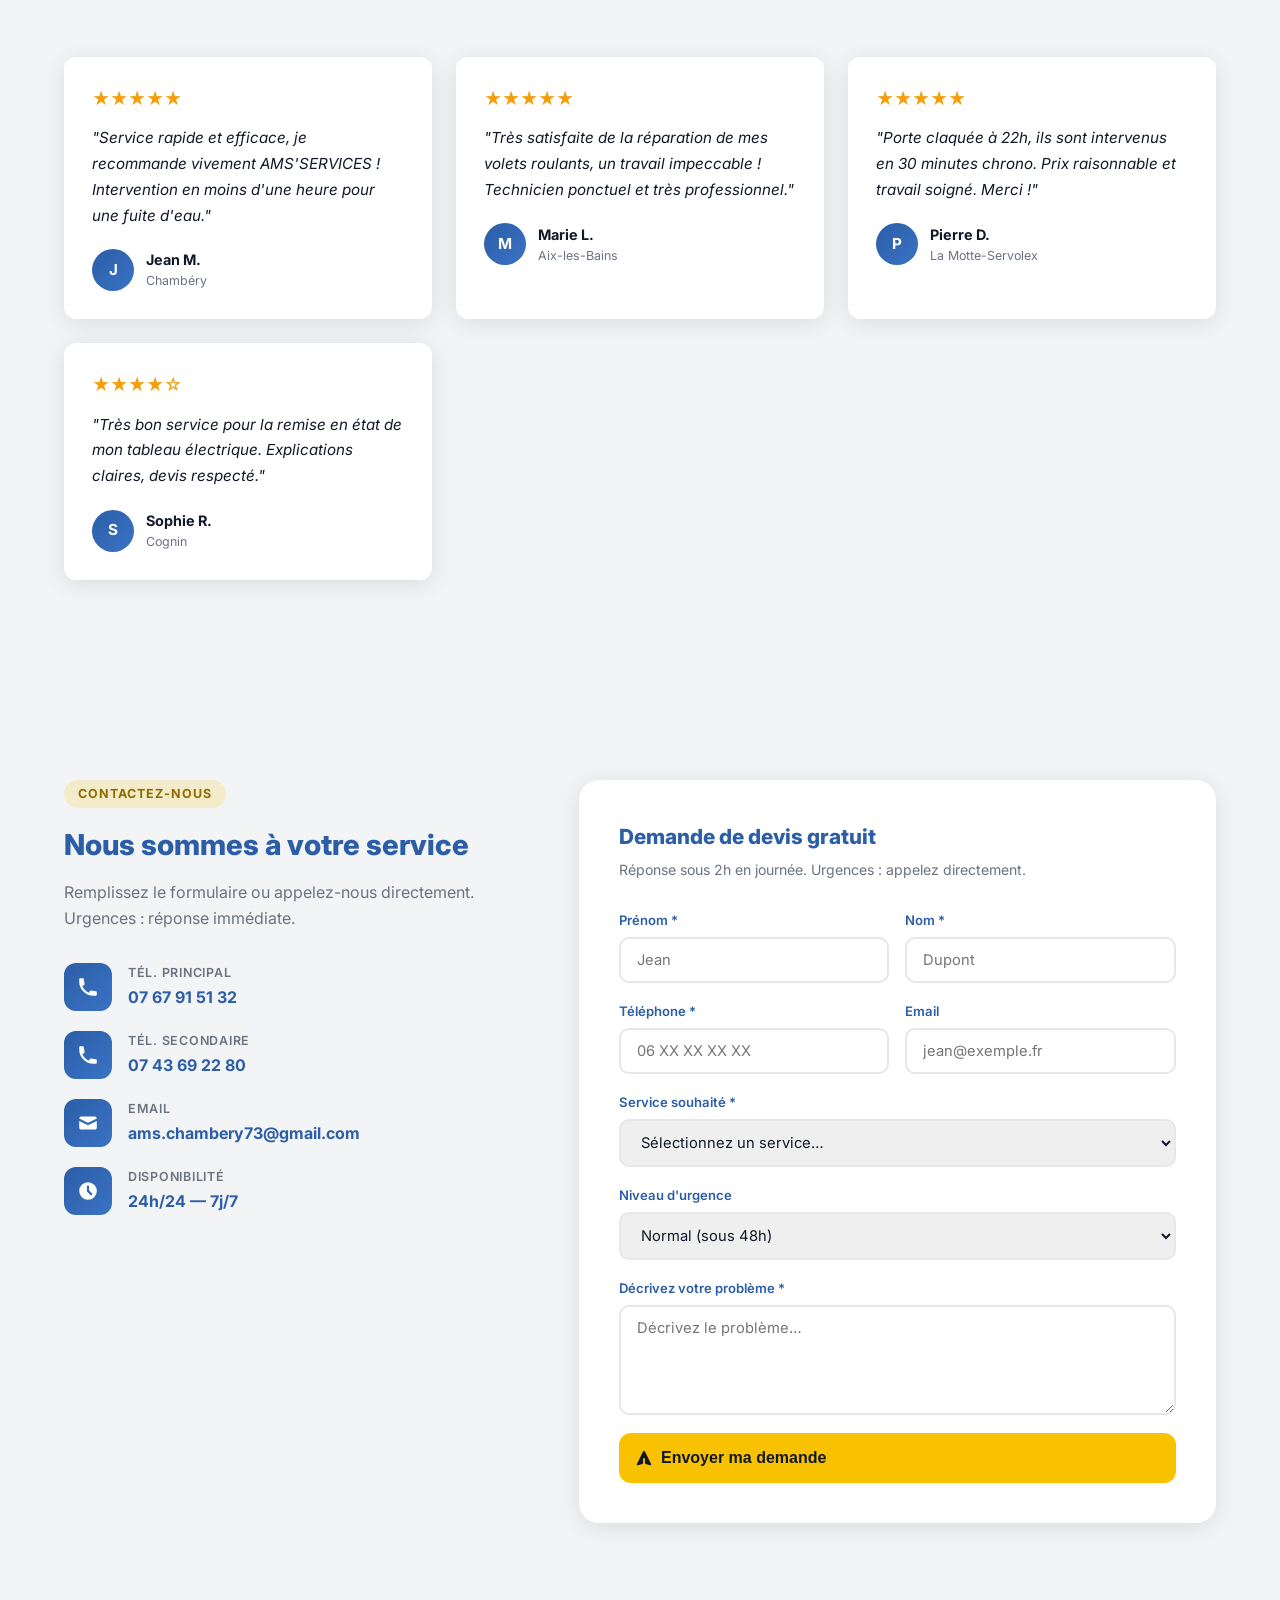
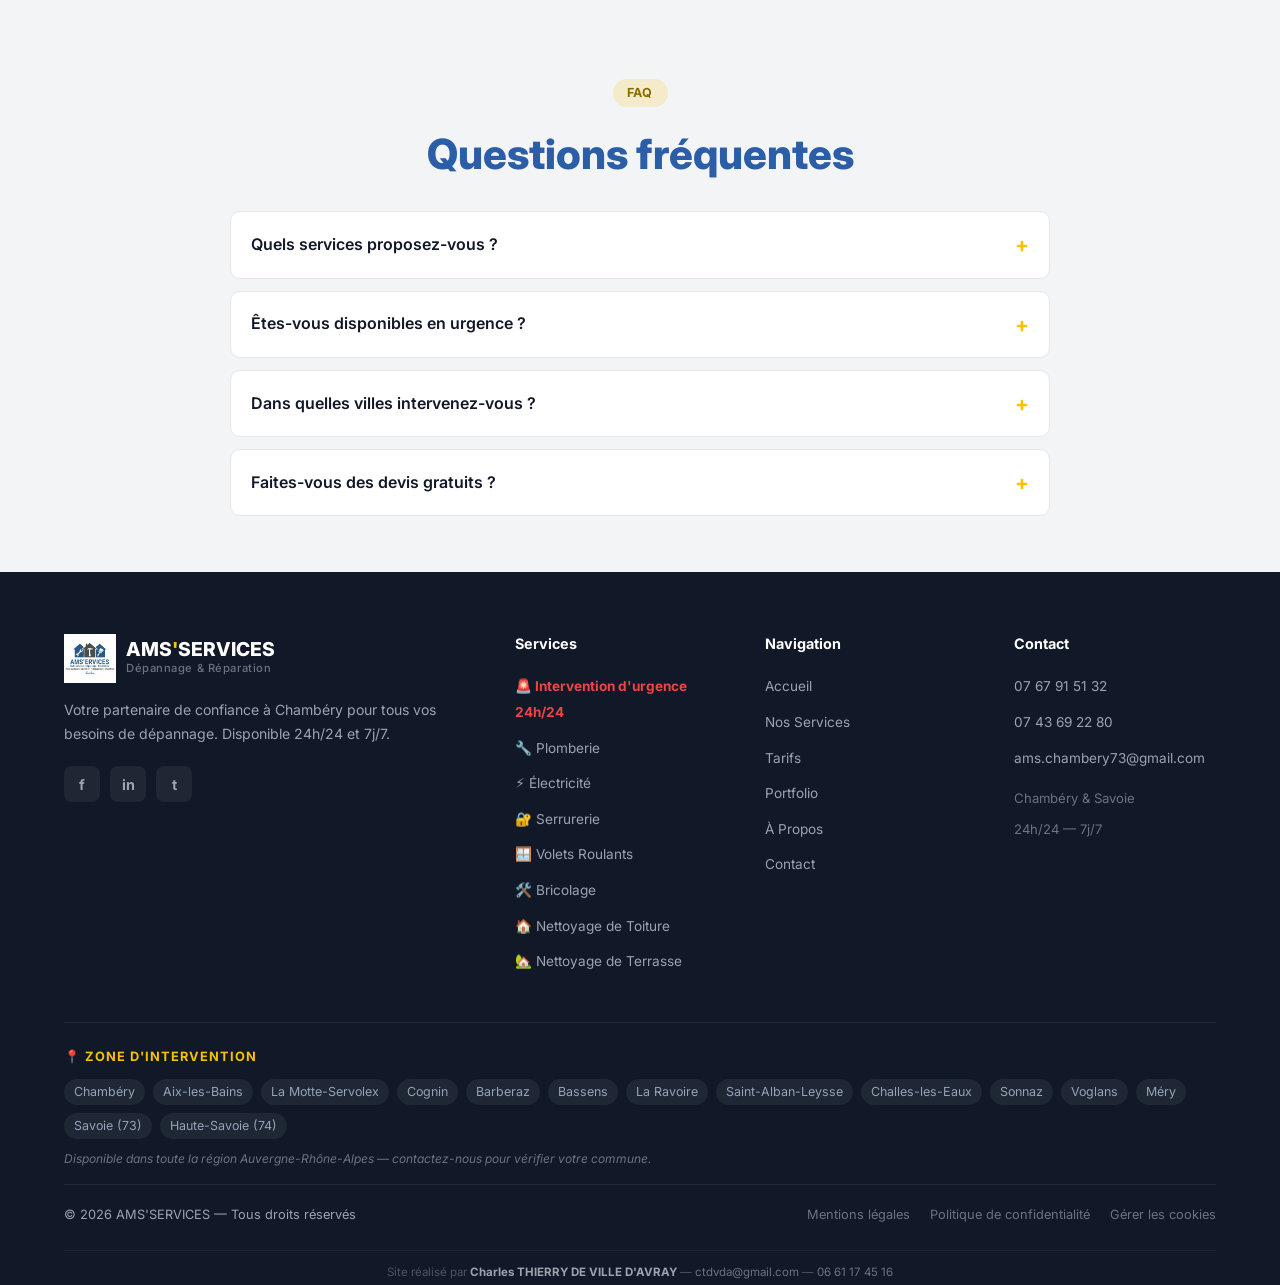
==== commit b973a897: "feat(geo/seo): FAQ + FAQPage sur toutes les pages, schema confidentialité - FAQ visible (4 Q/R perti" ====
--- a/index.html
+++ b/index.html
@@ -14,6 +14,21 @@
   <link href="https://fonts.googleapis.com/css2?family=Inter:wght@400;500;600;700;800&display=swap" rel="stylesheet" />
   <link rel="icon" type="image/png" href="images/logo.png" />
   <link rel="stylesheet" href="style.css" />
+  <link rel="canonical" href="https://ams-services-depannage.fr/" />
+  <meta property="og:image" content="https://ams-services-depannage.fr/og-cover.png" />
+  <meta property="og:url" content="https://ams-services-depannage.fr/" />
+  <meta property="og:locale" content="fr_FR" />
+  <meta property="og:site_name" content="AMS'SERVICES" />
+  <meta name="twitter:card" content="summary_large_image" />
+  <meta name="twitter:title" content="AMS'SERVICES – Dépannage à Chambéry 24h/24 7j/7" />
+  <meta name="twitter:description" content="AMS'SERVICES : votre partenaire de confiance à Chambéry pour plomberie, électricité, serrurerie, volets roulants et bricolage. Disponible 24h/24, 7j/7." />
+  <meta name="twitter:image" content="https://ams-services-depannage.fr/og-cover.png" />
+  <script type="application/ld+json">
+  {"@context":"https://schema.org","@graph":[{"@type":"HomeAndConstructionBusiness","@id":"https://ams-services-depannage.fr/#business","name":"AMS'SERVICES","image":"https://ams-services-depannage.fr/images/logo.png","url":"https://ams-services-depannage.fr/","telephone":"+33767915132","priceRange":"€€","areaServed":[{"@type":"AdministrativeArea","name":"Savoie (73)"},{"@type":"AdministrativeArea","name":"Haute-Savoie (74)"}],"address":{"@type":"PostalAddress","addressLocality":"Chambéry","addressRegion":"Auvergne-Rhône-Alpes","addressCountry":"FR"},"openingHoursSpecification":[{"@type":"OpeningHoursSpecification","dayOfWeek":["Monday","Tuesday","Wednesday","Thursday","Friday","Saturday","Sunday"],"opens":"00:00","closes":"23:59"}],"description":"Depannage et travaux en plomberie, electricite, serrurerie, volets roulants, bricolage et nettoyage a Chambery et dans toute la Savoie et Haute-Savoie. Disponible 24h/24 et 7j/7."}]}
+  </script>
+  <script type="application/ld+json">
+  {"@context":"https://schema.org","@type":"FAQPage","mainEntity":[{"@type":"Question","name":"Quels services proposez-vous ?","acceptedAnswer":{"@type":"Answer","text":"Plomberie, électricité, serrurerie, volets roulants, bricolage, nettoyage de toiture et de terrasse, ainsi qu'un service de dépannage d'urgence."}},{"@type":"Question","name":"Êtes-vous disponibles en urgence ?","acceptedAnswer":{"@type":"Answer","text":"Oui, 24h/24 et 7j/7, avec une intervention en moins de 30 minutes selon la localisation."}},{"@type":"Question","name":"Dans quelles villes intervenez-vous ?","acceptedAnswer":{"@type":"Answer","text":"À Chambéry, Aix-les-Bains et dans toute la Savoie et la Haute-Savoie."}},{"@type":"Question","name":"Faites-vous des devis gratuits ?","acceptedAnswer":{"@type":"Answer","text":"Oui, un devis clair et gratuit est établi avant chaque intervention."}}]}
+  </script>
 </head>
 <body>
 
@@ -275,7 +290,7 @@
       <div class="contact-form-card reveal">
         <div class="form-title">Demande de devis gratuit</div>
         <div class="form-sub">Réponse sous 2h en journée. Urgences : appelez directement.</div>
-        <form id="contact-form" novalidate>
+        <form id="contact-form" novalidate data-analytics-form data-analytics-type="quote">
           <!-- FormSubmit — envoi direct vers ams.chambery73@gmail.com, sans clé API -->
           <input type="hidden" name="_subject" value="Nouvelle demande de devis — AMS'SERVICES" />
           <input type="hidden" name="_captcha" value="false" />
@@ -311,6 +326,19 @@
           <div class="form-error" id="form-error" style="display:none; color:#DC2626; margin-top:12px; font-size:.9rem;">❌ Une erreur est survenue. Veuillez appeler directement le 07 67 91 51 32.</div>
         </form>
       </div>
+    </div>
+  </div>
+</section>
+
+
+<section class="faq-section">
+  <div class="container">
+    <div class="text-center"><span class="tag">FAQ</span><h2 class="section-title">Questions fréquentes</h2></div>
+    <div class="faq-list">
+      <details class="faq-item"><summary>Quels services proposez-vous ? <span class="fq-plus">+</span></summary><div class="fq-ans">Plomberie, électricité, serrurerie, volets roulants, bricolage, nettoyage de toiture et de terrasse, ainsi qu'un service de dépannage d'urgence.</div></details>
+      <details class="faq-item"><summary>Êtes-vous disponibles en urgence ? <span class="fq-plus">+</span></summary><div class="fq-ans">Oui, 24h/24 et 7j/7, avec une intervention en moins de 30 minutes selon la localisation.</div></details>
+      <details class="faq-item"><summary>Dans quelles villes intervenez-vous ? <span class="fq-plus">+</span></summary><div class="fq-ans">À Chambéry, Aix-les-Bains et dans toute la Savoie et la Haute-Savoie.</div></details>
+      <details class="faq-item"><summary>Faites-vous des devis gratuits ? <span class="fq-plus">+</span></summary><div class="fq-ans">Oui, un devis clair et gratuit est établi avant chaque intervention.</div></details>
     </div>
   </div>
 </section>
--- a/style.css
+++ b/style.css
@@ -390,3 +390,14 @@
   .cta-btns { flex-direction: column; align-items: center; }
   .devis-field-row { grid-template-columns: 1fr; }
 }
+
+
+/* ===== FAQ (SEO/GEO) ===== */
+.faq-section { padding: 56px 0; background: var(--gray-l); }
+.faq-list { max-width: 820px; margin: 24px auto 0; display: flex; flex-direction: column; gap: 12px; }
+.faq-item { background: var(--white); border: 1px solid #E5E7EB; border-radius: 10px; overflow: hidden; }
+.faq-item summary { list-style: none; cursor: pointer; padding: 16px 20px; font-weight: 600; color: var(--dark); display: flex; align-items: center; justify-content: space-between; gap: 12px; }
+.faq-item summary::-webkit-details-marker { display: none; }
+.faq-item summary .fq-plus { color: var(--orange); font-size: 1.3rem; font-weight: 700; flex: 0 0 auto; transition: transform .2s; }
+.faq-item[open] summary .fq-plus { transform: rotate(45deg); }
+.faq-item .fq-ans { padding: 0 20px 16px; color: #4B5563; font-size: .95rem; line-height: 1.65; }
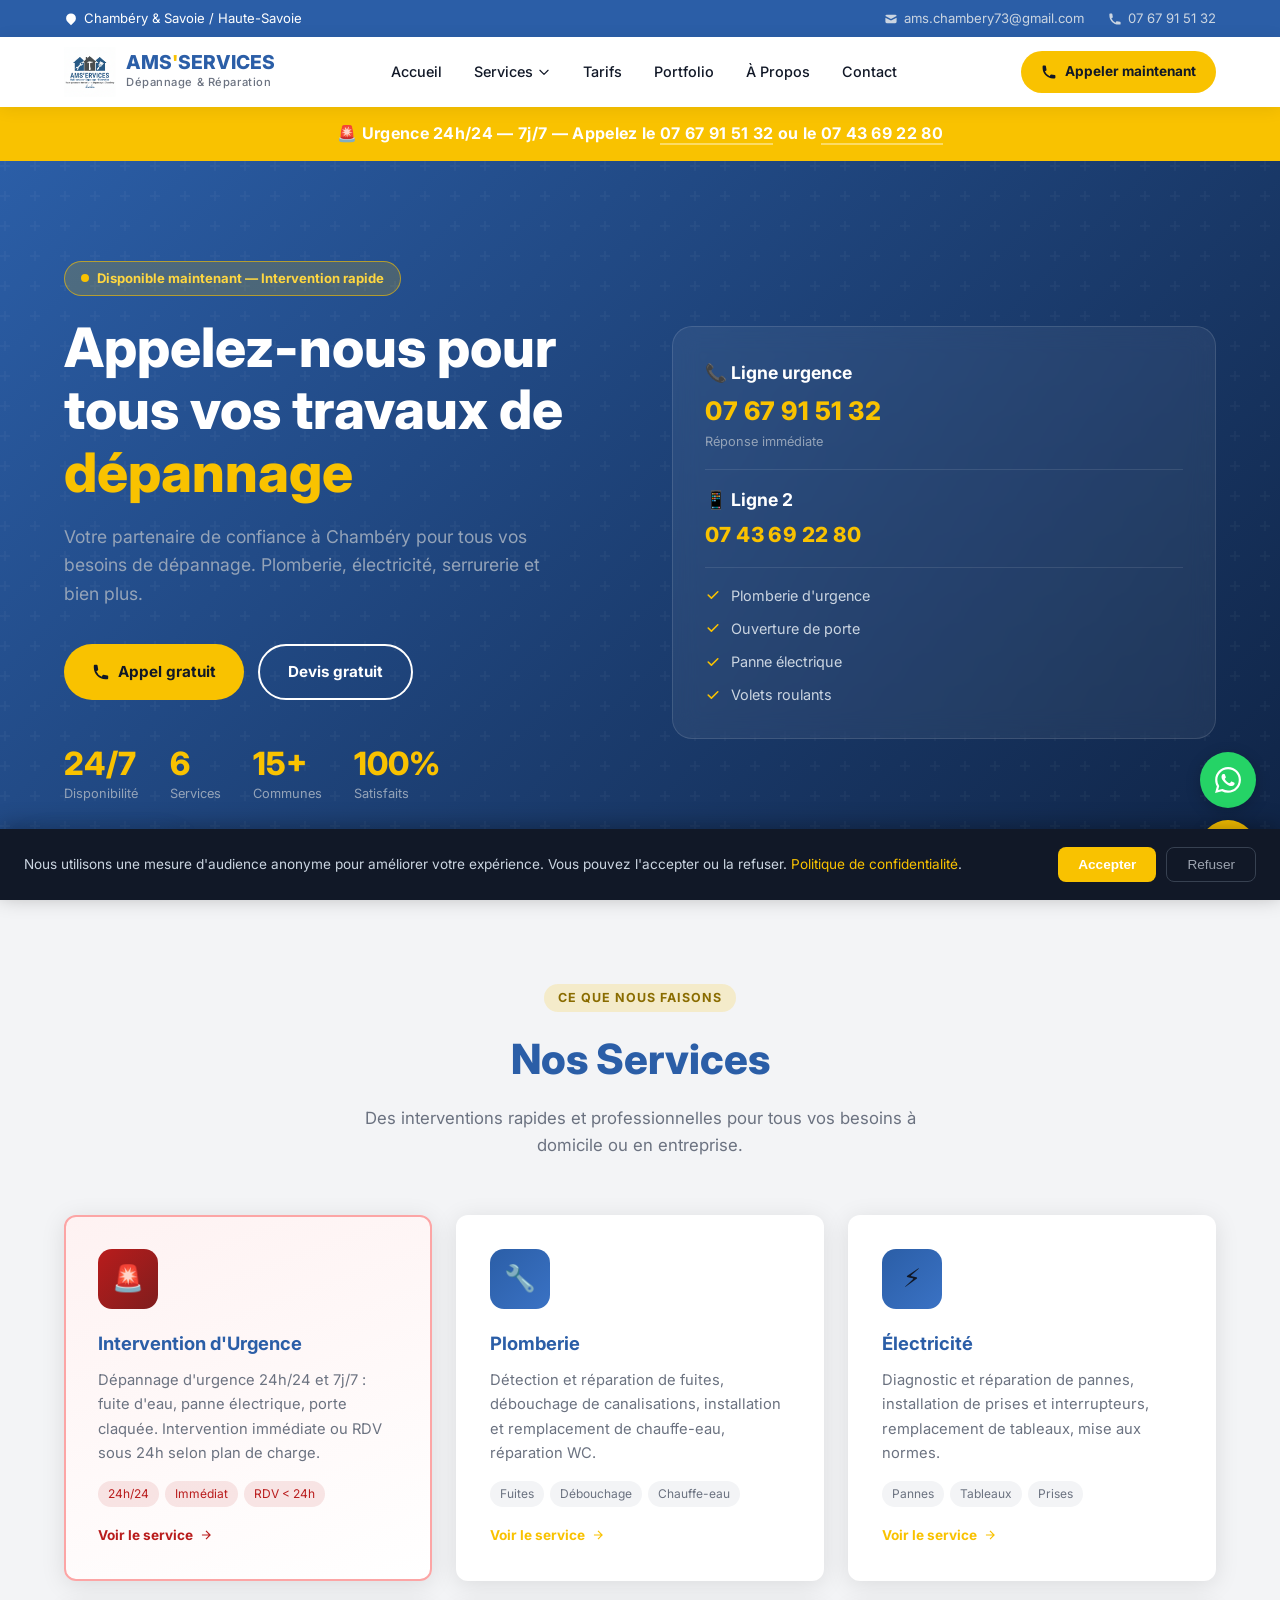
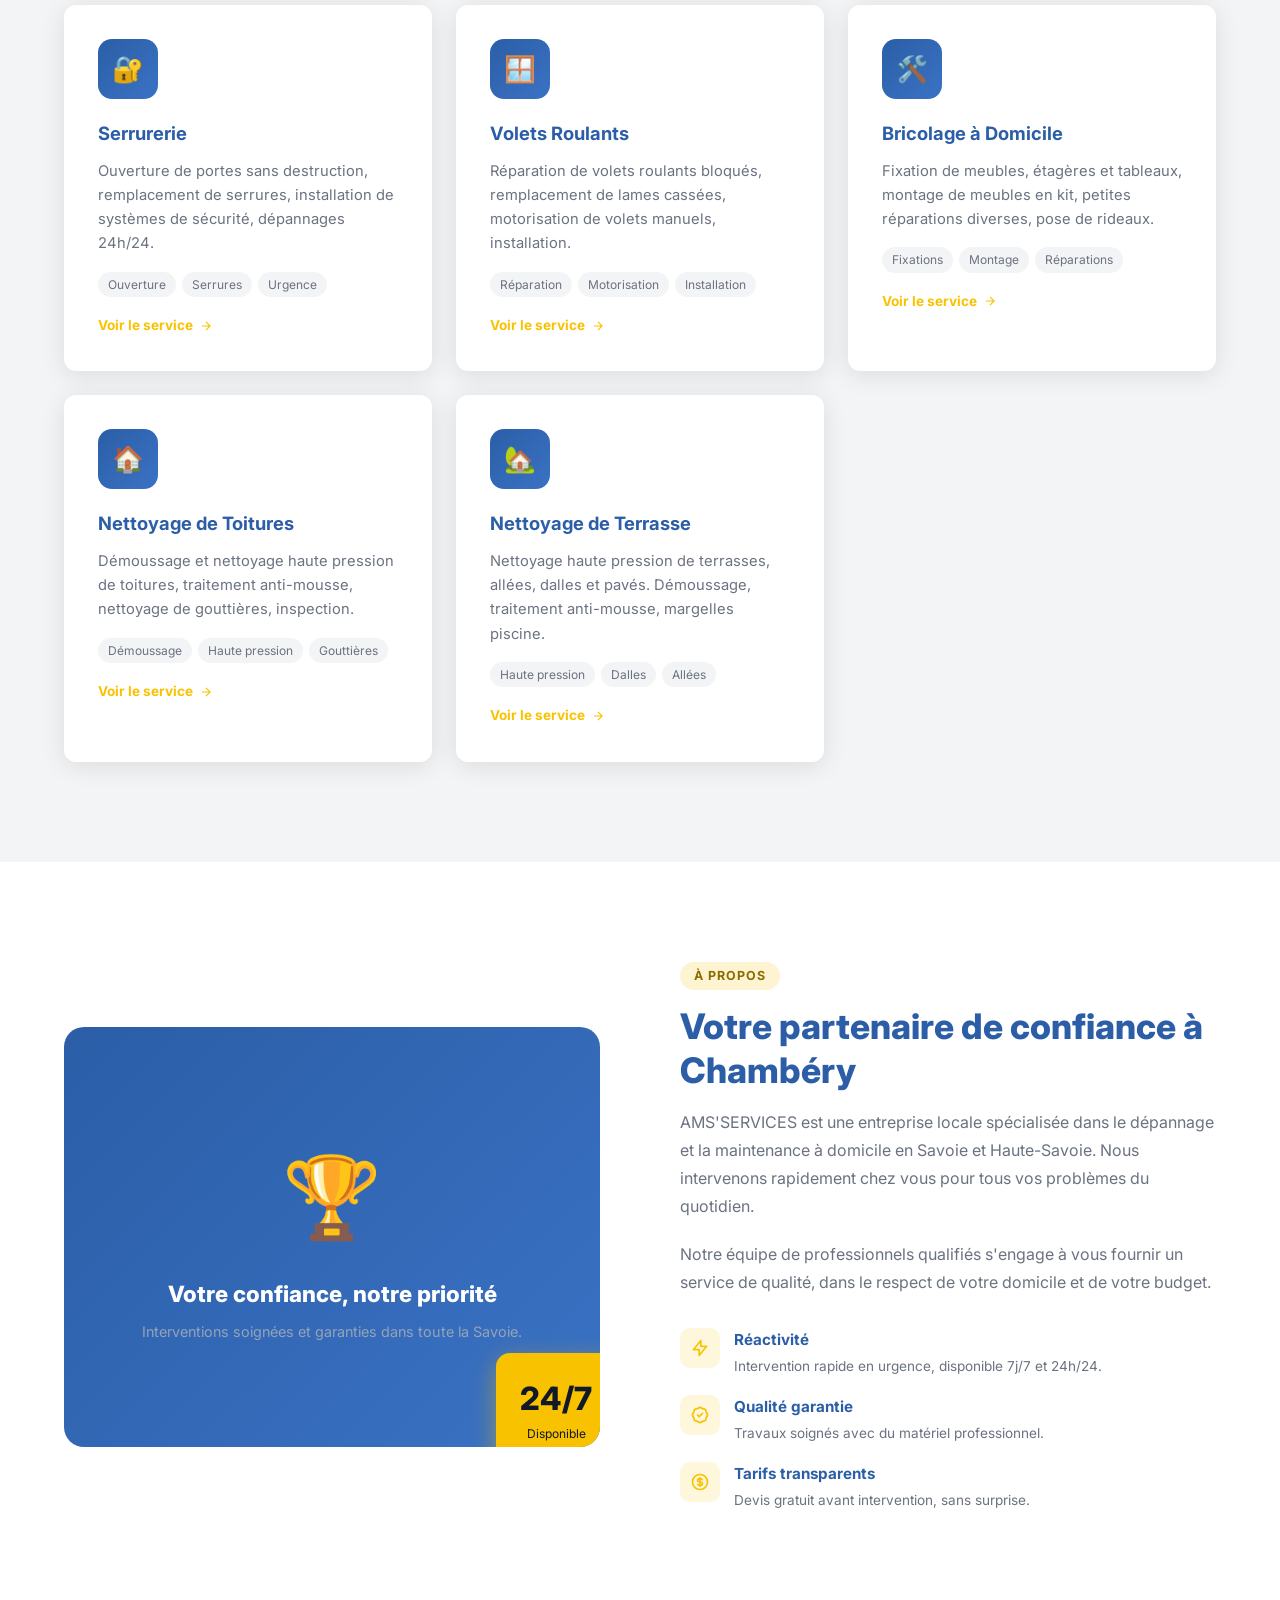
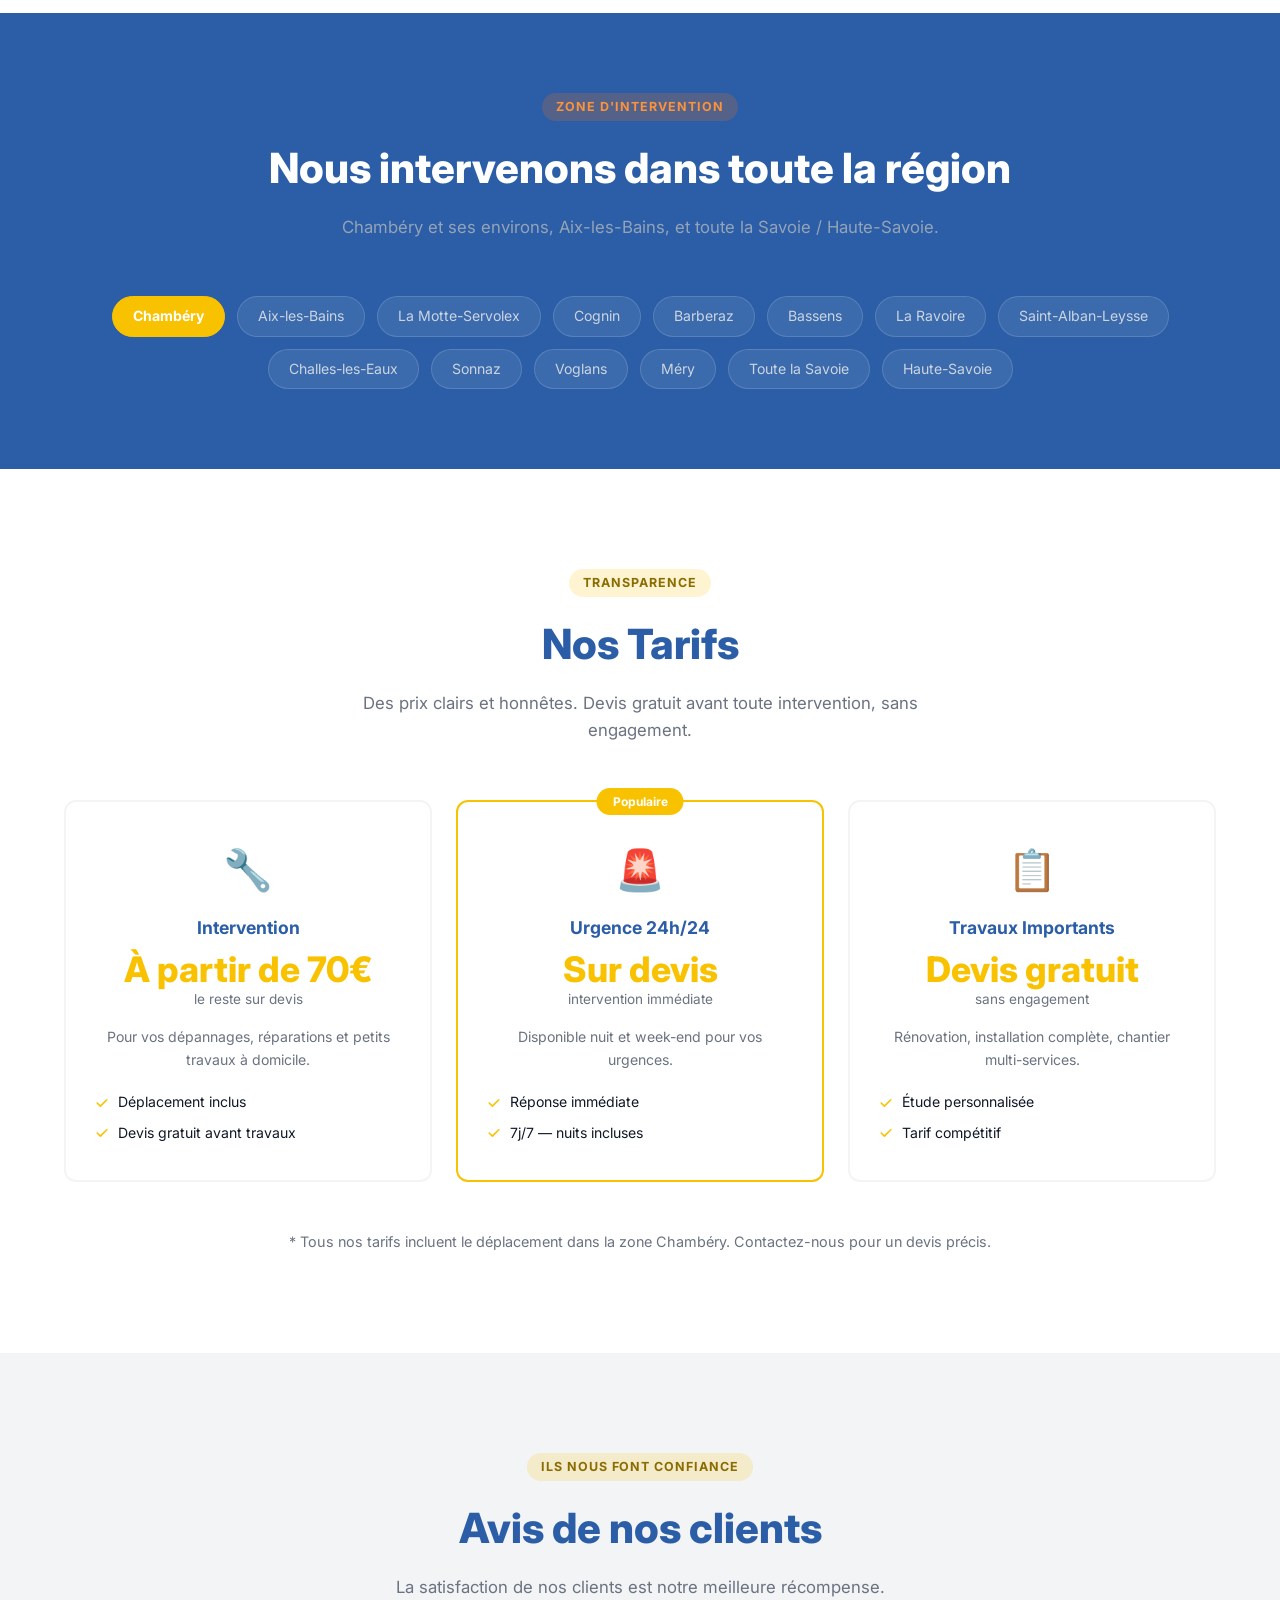
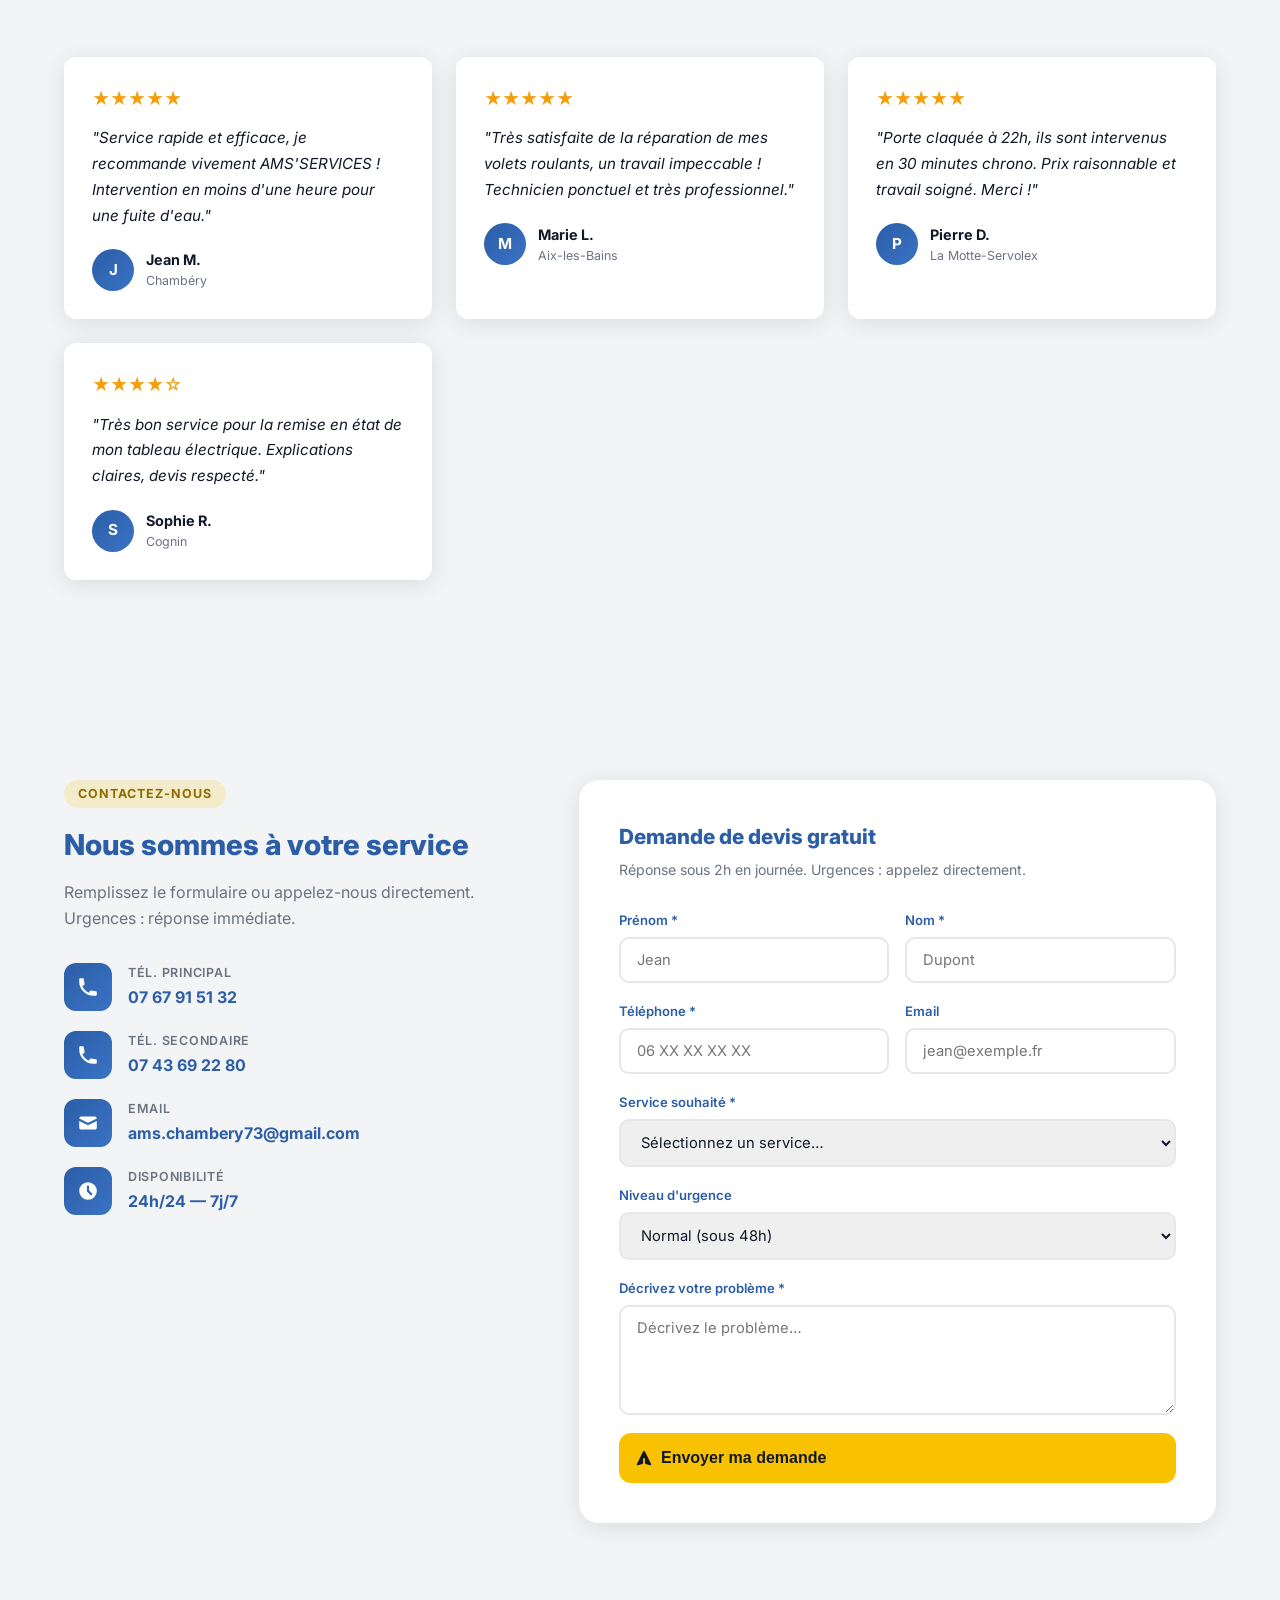
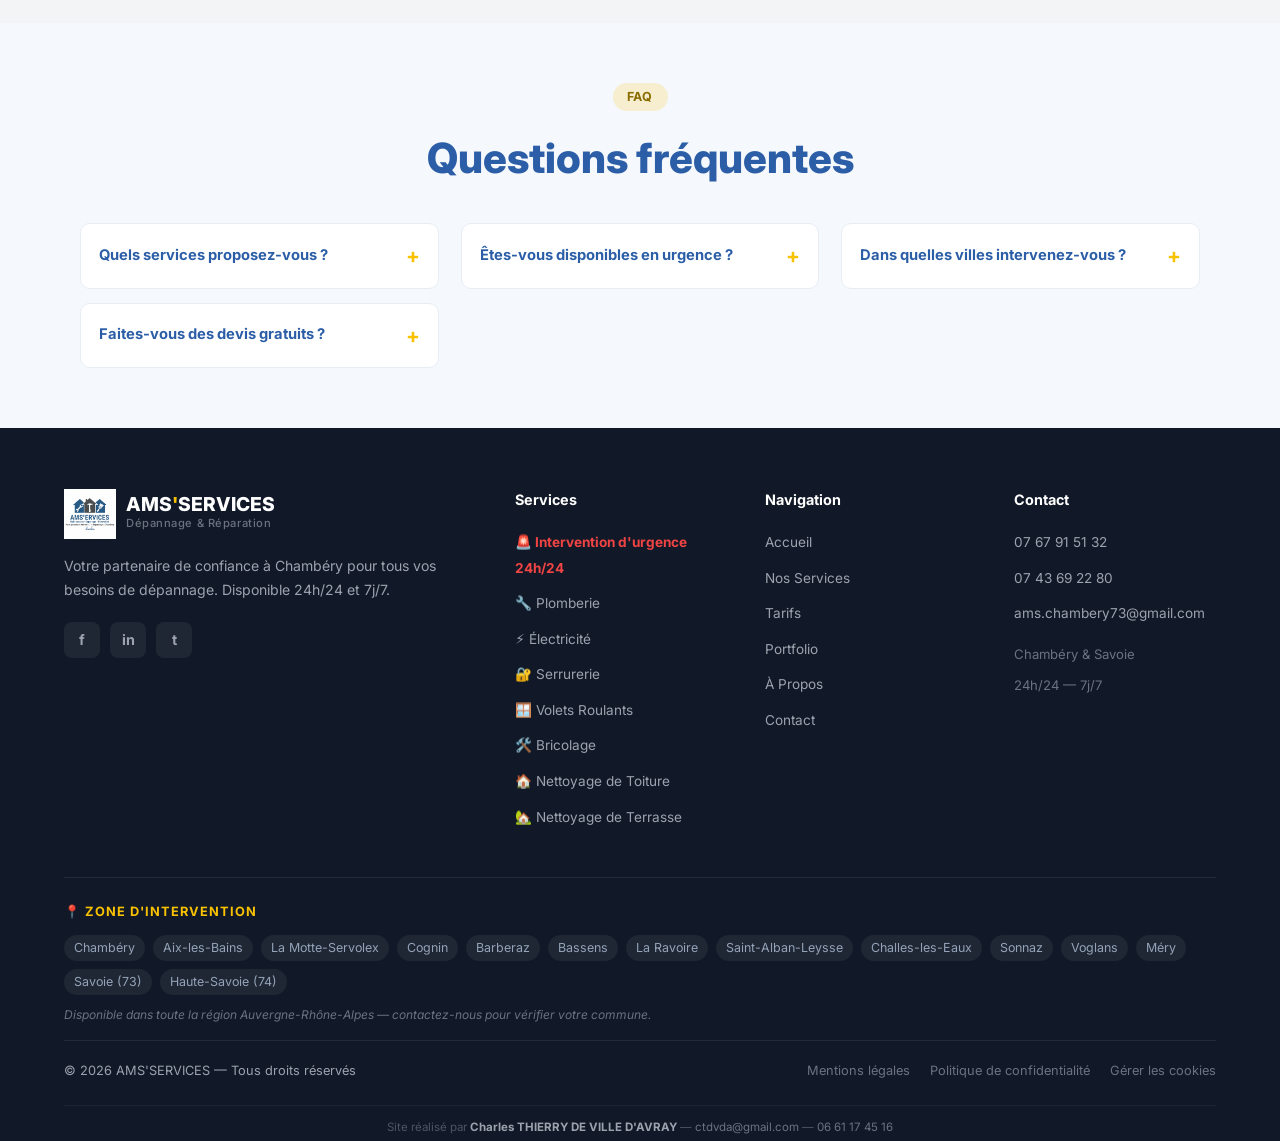
==== commit 055f71fb: "feat(geo): FAQ détectable par le scan + scores 95-100 sur toutes les pages Le détecteur de questions" ====
--- a/index.html
+++ b/index.html
@@ -335,10 +335,10 @@
   <div class="container">
     <div class="text-center"><span class="tag">FAQ</span><h2 class="section-title">Questions fréquentes</h2></div>
     <div class="faq-list">
-      <details class="faq-item"><summary>Quels services proposez-vous ? <span class="fq-plus">+</span></summary><div class="fq-ans">Plomberie, électricité, serrurerie, volets roulants, bricolage, nettoyage de toiture et de terrasse, ainsi qu'un service de dépannage d'urgence.</div></details>
-      <details class="faq-item"><summary>Êtes-vous disponibles en urgence ? <span class="fq-plus">+</span></summary><div class="fq-ans">Oui, 24h/24 et 7j/7, avec une intervention en moins de 30 minutes selon la localisation.</div></details>
-      <details class="faq-item"><summary>Dans quelles villes intervenez-vous ? <span class="fq-plus">+</span></summary><div class="fq-ans">À Chambéry, Aix-les-Bains et dans toute la Savoie et la Haute-Savoie.</div></details>
-      <details class="faq-item"><summary>Faites-vous des devis gratuits ? <span class="fq-plus">+</span></summary><div class="fq-ans">Oui, un devis clair et gratuit est établi avant chaque intervention.</div></details>
+      <details class="faq-item"><summary>Quels services proposez-vous ?</summary><div class="fq-ans">Plomberie, électricité, serrurerie, volets roulants, bricolage, nettoyage de toiture et de terrasse, ainsi qu'un service de dépannage d'urgence.</div></details>
+      <details class="faq-item"><summary>Êtes-vous disponibles en urgence ?</summary><div class="fq-ans">Oui, 24h/24 et 7j/7, avec une intervention en moins de 30 minutes selon la localisation.</div></details>
+      <details class="faq-item"><summary>Dans quelles villes intervenez-vous ?</summary><div class="fq-ans">À Chambéry, Aix-les-Bains et dans toute la Savoie et la Haute-Savoie.</div></details>
+      <details class="faq-item"><summary>Faites-vous des devis gratuits ?</summary><div class="fq-ans">Oui, un devis clair et gratuit est établi avant chaque intervention.</div></details>
     </div>
   </div>
 </section>
--- a/style.css
+++ b/style.css
@@ -398,6 +398,25 @@
 .faq-item { background: var(--white); border: 1px solid #E5E7EB; border-radius: 10px; overflow: hidden; }
 .faq-item summary { list-style: none; cursor: pointer; padding: 16px 20px; font-weight: 600; color: var(--dark); display: flex; align-items: center; justify-content: space-between; gap: 12px; }
 .faq-item summary::-webkit-details-marker { display: none; }
-.faq-item summary .fq-plus { color: var(--orange); font-size: 1.3rem; font-weight: 700; flex: 0 0 auto; transition: transform .2s; }
-.faq-item[open] summary .fq-plus { transform: rotate(45deg); }
+.faq-item summary .fq-plus { display: none; }
+.faq-item summary::after { content: '+'; color: var(--orange); font-size: 1.3rem; font-weight: 700; flex: 0 0 auto; transition: transform .2s; }
+.faq-item[open] summary::after { transform: rotate(45deg); }
 .faq-item .fq-ans { padding: 0 20px 16px; color: #4B5563; font-size: .95rem; line-height: 1.65; }
+
+
+/* ===== Points cles / listes (GEO) ===== */
+.quick-facts { padding: 48px 0; }
+.qf-list { max-width: 780px; margin: 20px auto 0; list-style: none; display: grid; gap: 10px; padding: 0; }
+.qf-list li { background: var(--white); border: 1px solid #E5E7EB; border-left: 3px solid var(--orange); border-radius: 8px; padding: 12px 16px; font-size: .95rem; color: #374151; }
+.qf-intro { max-width: 760px; margin: 0 auto; text-align: center; color: #4B5563; font-size: 1rem; line-height: 1.7; }
+
+
+/* FAQ grille 3 colonnes (style urgence) */
+.faq-section { background: #F5F8FC; padding: 60px 0; }
+.faq-section .section-title { text-align: center; }
+.faq-list { max-width: 1120px; margin: 32px auto 0; display: grid; grid-template-columns: repeat(3, 1fr); gap: 14px 22px; align-items: start; }
+.faq-item { border: 1px solid #E8EDF5; }
+.faq-item summary { color: var(--blue); font-weight: 700; font-size: .92rem; padding: 15px 18px; }
+.faq-item .fq-ans { padding: 0 18px 16px; font-size: .88rem; line-height: 1.6; }
+@media (max-width: 900px) { .faq-list { grid-template-columns: repeat(2, 1fr); } }
+@media (max-width: 600px) { .faq-list { grid-template-columns: 1fr; } }
